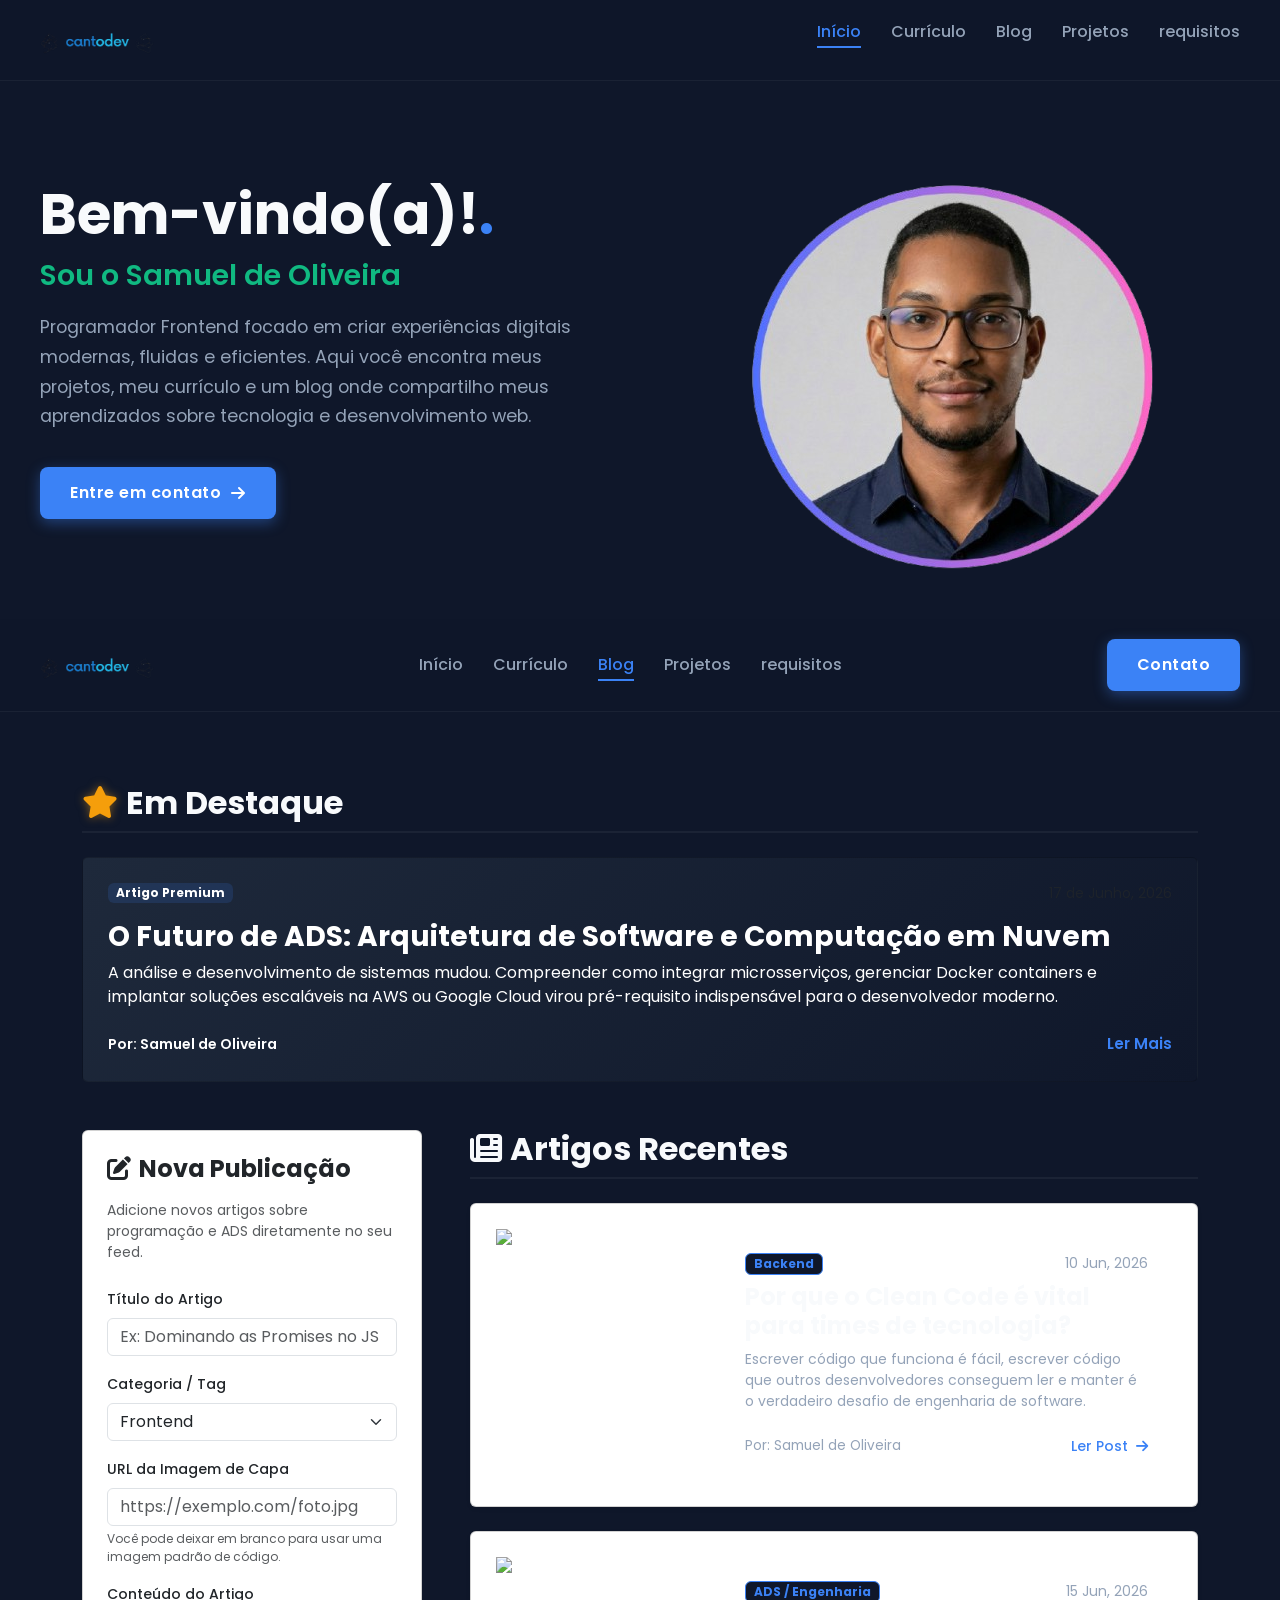
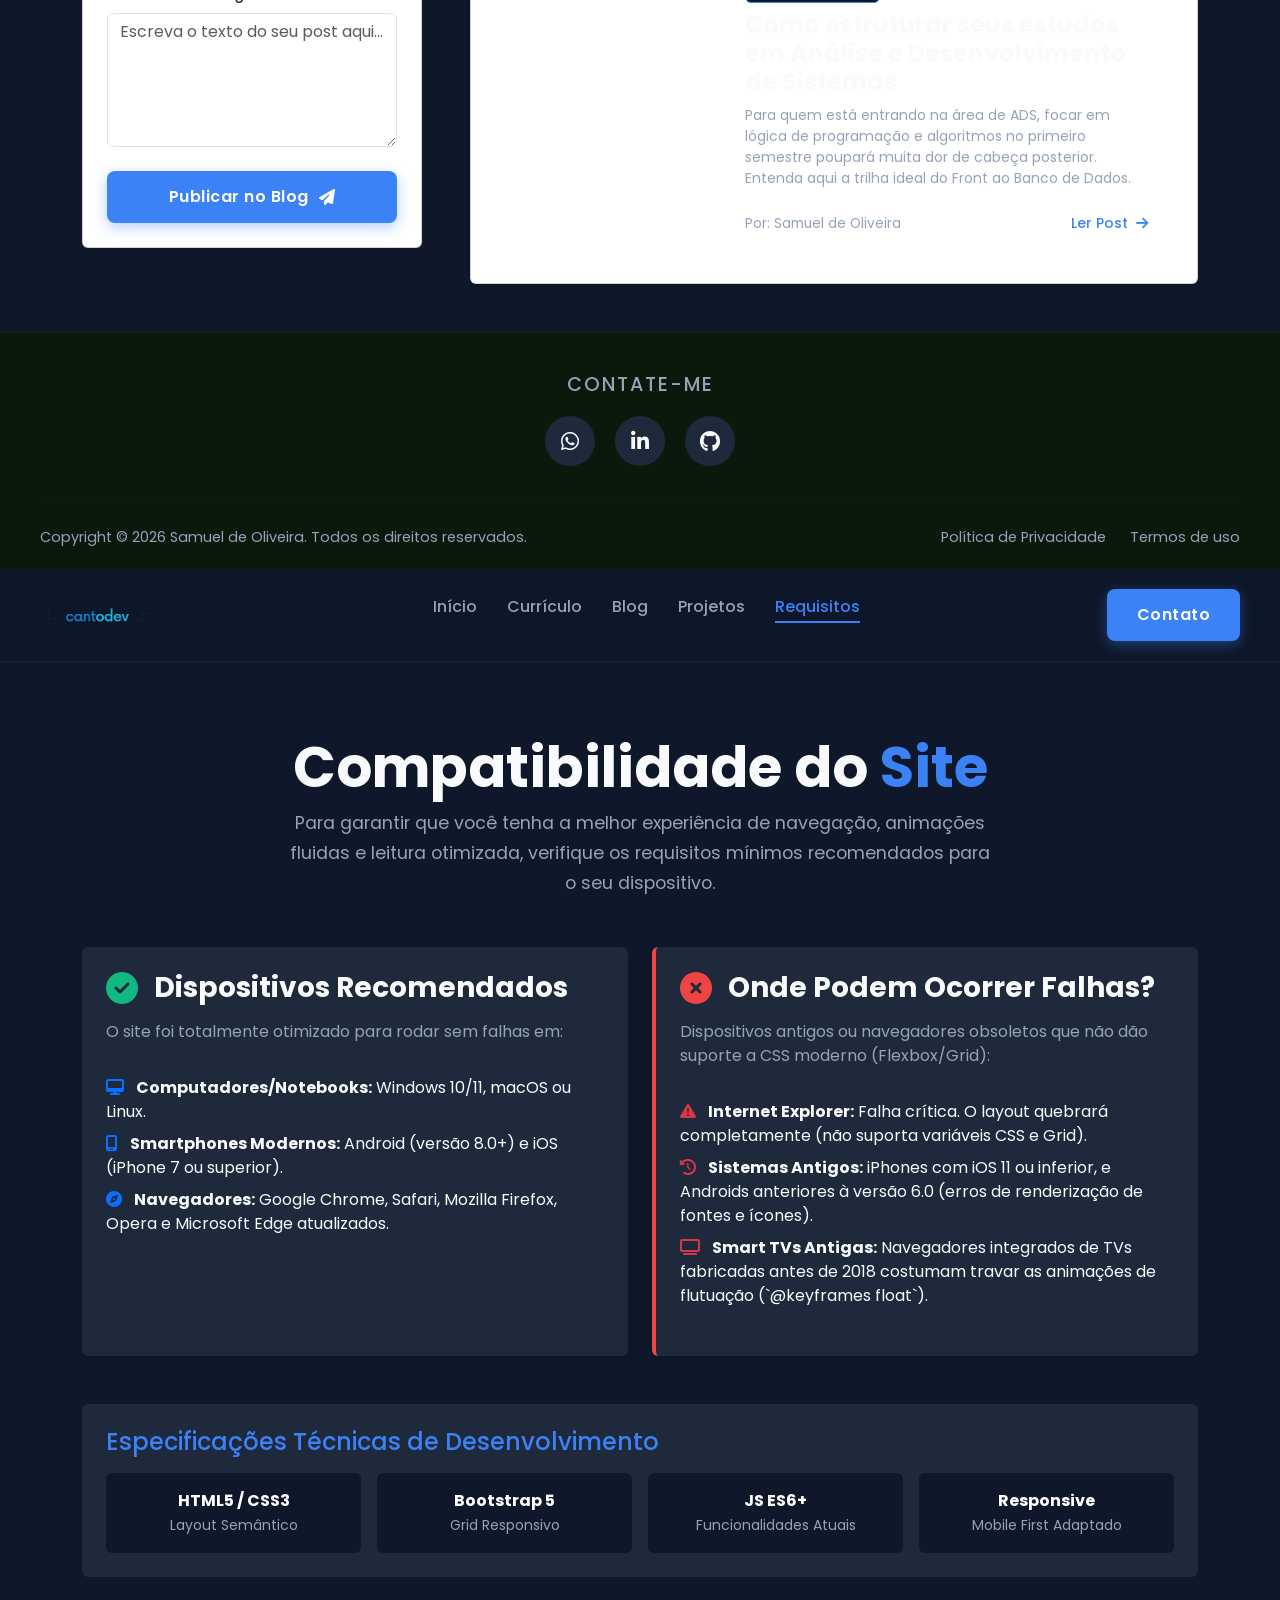
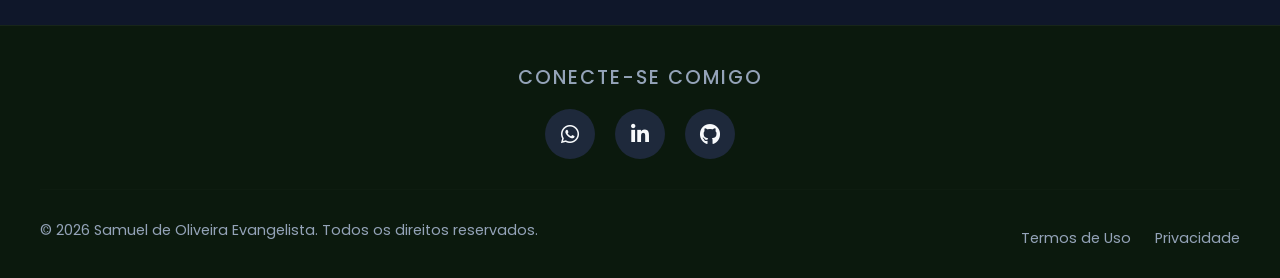
==== index.html @ e37a1378 "atualizar" ====
<!DOCTYPE html>
<html lang="pt-br">
<head>
    <meta charset="UTF-8">
    <meta name="viewport" content="width=device-width, initial-scale=1.0">
    <title>Portfolio / Samuel de Oliveira</title>
    <!-- CSS Local -->
    <link rel="stylesheet" href="assets/css/estilo.css">
    <!-- Font Awesome (Ícones) -->
    <link rel="stylesheet" href="https://cdnjs.cloudflare.com/ajax/libs/font-awesome/6.5.1/css/all.min.css">
    <!-- Google Fonts para uma tipografia mais profissional -->
    <link href="https://fonts.googleapis.com/css2?family=Poppins:wght@300;400;600;700&display=swap" rel="stylesheet">
</head>
<body>

    <header class="header">
        <div class="interface-header">
            <div class="logo-container">
                <a href="#">
                    <img src="assets/imagens/icones/logo.png" alt="canto-dev-logo" class="logo-img">
                </a>
            </div>
            <nav class="main-menu">
                <ul>
                    <li><a href="index.html" class="active">Início</a></li>
                    <li><a href="curriculo.html">Currículo</a></li>
                    <li><a href="blog.html">Blog</a></li>
                    <li><a href="projetos.html">Projetos</a></li>
                    <li><a href="sobre.html">requisitos</a></li>
                </ul>
            </nav>
        </div>
    </header>

    <main class="main-content">
        <section class="topo-do-site"> 
            <div class="txt-topo-site">
                <h1>Bem-vindo(a)!<span class="ponto">.</span></h1>
                <h2 class="subtitulo">Sou o Samuel de Oliveira</h2>
                <p class="descricao">
                    Programador Frontend focado em criar experiências digitais modernas, fluidas e eficientes. 
                    Aqui você encontra meus projetos, meu currículo e um blog onde compartilho meus aprendizados sobre tecnologia e desenvolvimento web.
                </p>
                <div class="btn-contato">
                    <a href="contato.html" class="btn-primary">Entre em contato <i class="fa-solid fa-arrow-right"></i></a>
                </div>
            </div>

            <div class="img-topo-site">
                <!-- A imagem vai se adaptar ao círculo interativo do CSS -->
                <div class="avatar-bg">
                    <img src="assets/imagens/icones/Papel_timbrado_contabilidade_azul_escuro_simples-removebg-preview.png" alt="Ilustração Samuel de Oliveira">
                </div>
            </div>  
        </section>
    </main>


<!DOCTYPE html>
<html lang="pt-BR">
<head>
    <meta charset="UTF-8">
    <meta name="viewport" content="width=device-width, initial-scale=1.0">
    <title>Blog ADS - Samuel de Oliveira</title>
    <!-- Bootstrap para Grid e Estrutura -->
    <link href="https://cdn.jsdelivr.net/npm/bootstrap@5.3.2/dist/css/bootstrap.min.css" rel="stylesheet">
    <!-- FontAwesome para Ícones -->
    <link rel="stylesheet" href="https://cdnjs.cloudflare.com/ajax/libs/font-awesome/6.4.2/css/all.min.css">
    <!-- Google Fonts -->
    <link href="https://fonts.googleapis.com/css2?family=Poppins:wght@400;500;600;700&display=swap" rel="stylesheet">
    <!-- O seu CSS Otimizado -->
    <link rel="stylesheet" href="assets/css/estiloB.css">
</head>
<body>

    <!-- HEADER INTEGRADO -->
    <header class="header">
        <div class="interface-header">
            <div class="logo">
                <a href="index.html">
                    <img src="assets/imagens/icones/logo.png" alt="canto-dev" class="logo-img">
                </a>
            </div>
            <!-- CORRIGIDO: Classe trocada para menu-desktop para ativar os efeitos ciano -->
            <nav class="menu-desktop">
                <ul>
                    <li><a href="index.html">Início</a></li>
                    <li><a href="curriculo.html">Currículo</a></li>
                    <li><a href="blog.html" class="active">Blog</a></li>
                    <li><a href="projetos.html">Projetos</a></li>                
                    <li><a href="requisitos.html">requisitos</a></li>

                </ul>
            </nav>
            <div class="btn-contato">
                <a href="contato.html"><button>Contato</button></a>
            </div>
        </div>
    </header>

    <!-- CONTEÚDO PRINCIPAL -->
    <main class="container my-5 pt-4">
        
        <!-- SEÇÃO DE DESTAQUE -->
        <section class="mb-5">
            <!-- CORRIGIDO: Removido style inline antigo, herda as cores do tema nativamente -->
            <h2 class="fw-bold pb-2 mb-4 section-title-line">
                <i class="fa-solid fa-star me-2 animate-glow"></i>Em Destaque
            </h2>
            <div class="row g-4">
                <div class="col-md-12">
                    <!-- CORRIGIDO: Classes do card unificadas -->
                    <div class="card blog-card featured-card text-white">
                        <div class="d-flex justify-content-between align-items-center mb-2">
                            <span class="badge">Artigo Premium</span>
                            <small class="text-muted">17 de Junho, 2026</small>
                        </div>
                        <h3 class="fw-bold my-2">O Futuro de ADS: Arquitetura de Software e Computação em Nuvem</h3>
                        <p class="mb-3">
                            A análise e desenvolvimento de sistemas mudou. Compreender como integrar microsserviços, gerenciar Docker containers e implantar soluções escaláveis na AWS ou Google Cloud virou pré-requisito indispensável para o desenvolvedor moderno.
                        </p>
                        <div class="d-flex align-items-center justify-content-between mt-2">
                            <span class="small fw-semibold">Por: Samuel de Oliveira</span>
                            <a href="#" class="read-more">Ler Mais</a>
                        </div>
                    </div>
                </div>
            </div>
        </section>

        <!-- GRID PRINCIPAL (FORMULÁRIO + FEED) -->
        <div class="row g-5">
            
            <!-- LATERAL: FORMULÁRIO DE NOVA PUBLICAÇÃO -->
            <div class="col-lg-4">
                <!-- CORRIGIDO: Removido background fixo inline, herda var(--bg-card) do CSS -->
                <div class="card blog-card p-4 sticky-top" style="top: 110px; z-index: 10;">
                    <h4 class="fw-bold mb-3">
                        <i class="fa-solid fa-pen-to-square me-2"></i>Nova Publicação
                    </h4>
                    <p class="small text-muted mb-4">Adicione novos artigos sobre programação e ADS diretamente no seu feed.</p>
                    
                    <form id="form-novo-post">
                        <div class="mb-3">
                            <label class="form-label small fw-medium">Título do Artigo</label>
                            <input type="text" id="post-titulo" class="form-control" placeholder="Ex: Dominando as Promises no JS" required>
                        </div>
                        <div class="mb-3">
                            <label class="form-label small fw-medium">Categoria / Tag</label>
                            <select id="post-categoria" class="form-select" required>
                                <option value="Frontend">Frontend</option>
                                <option value="Backend">Backend</option>
                                <option value="ADS / Engenharia">ADS / Engenharia</option>
                                <option value="Banco de Dados">Banco de Dados</option>
                            </select>
                        </div>
                        <div class="mb-3">
                            <label class="form-label small fw-medium">URL da Imagem de Capa</label>
                            <input type="url" id="post-imagem" class="form-control" placeholder="https://exemplo.com/foto.jpg">
                            <div class="form-text text-muted" style="font-size: 0.75rem;">Você pode deixar em branco para usar uma imagem padrão de código.</div>
                        </div>
                        <div class="mb-4">
                            <label class="form-label small fw-medium">Conteúdo do Artigo</label>
                            <textarea id="post-conteudo" rows="5" class="form-control" placeholder="Escreva o texto do seu post aqui..." required></textarea>
                        </div>
                        <!-- CORRIGIDO: Botão agora utiliza a classe global btn-primary definida no CSS -->
                        <button type="submit" class="btn-primary w-100">
                            Publicar no Blog <i class="fa-solid fa-paper-plane"></i>
                        </button>
                    </form>
                </div>
            </div>

            <!-- ÁREA DOS ARTIGOS RECENTES -->
            <div class="col-lg-8">
                <h2 class="fw-bold pb-2 mb-4 section-title-line">
                    <i class="fa-solid fa-newspaper me-2"></i>Artigos Recentes
                </h2>
                
                <!-- O app.js vai injetar os cards aqui dentro. Certifique-se de que o JS use a classe .blog-card para a estilização correta -->
                <div id="feed-artigos" class="row row-cols-1 g-4">
                    <!-- Cards dinâmicos inseridos via JavaScript -->
                </div>
            </div>

        </div>
    </main>
    <footer class="pagina-footer">
        <div class="social-section">
            <h3>Contate-me</h3>
            <div class="social-buttons">
                <a href="https://wa.me/SEUNUMERO" class="btn-social whatsapp" title="WhatsApp" target="_blank" rel="noopener noreferrer">
                    <i class="fa-brands fa-whatsapp"></i>
                </a>
                <a href="https://linkedin.com/in/SEUPERFIL" class="btn-social linkedin" title="LinkedIn" target="_blank" rel="noopener noreferrer">
                    <i class="fa-brands fa-linkedin-in"></i>
                </a>
                <a href="https://github.com/SEUUSUARIO" class="btn-social github" title="GitHub" target="_blank" rel="noopener noreferrer">
                    <i class="fa-brands fa-github"></i>
                </a>
            </div>
        </div>

        <hr class="footer-line">

        <div class="legal-section">
            <div class="copyright">
                Copyright &copy; 2026 Samuel de Oliveira. Todos os direitos reservados.
            </div>
            <div class="legal-links">
                <a href="#">Política de Privacidade</a>
                <a href="#">Termos de uso</a>
            </div>
        </div>
    </footer>
    <script src="assets/js/app.js"></script> 
 <!DOCTYPE html>
<html lang="pt-BR">
<head>
    <meta charset="UTF-8">
    <meta name="viewport" content="width=device-width, initial-scale=1.0">
    <title>Requisitos do Sistema - Canto Dev</title>
    <link href="https://cdn.jsdelivr.net/npm/bootstrap@5.3.2/dist/css/bootstrap.min.css" rel="stylesheet">
    <link rel="stylesheet" href="https://cdnjs.cloudflare.com/ajax/libs/font-awesome/6.4.2/css/all.min.css">
    <link href="https://fonts.googleapis.com/css2?family=Poppins:wght@400;500;600;700&display=swap" rel="stylesheet">
    <link rel="stylesheet" href="assets/css/estiloC.css">
</head>
<body>

    <header class="header">
        <div class="interface-header">
            <div class="logo">
                <a href="index.html">
                    <img src="assets/imagens/icones/logo.png" alt="canto-dev" class="logo-img">
                </a>
            </div>
            <nav class="main-menu">
                <ul>
                    <li><a href="index.html">Início</a></li>
                    <li><a href="curriculo.html">Currículo</a></li>
                    <li><a href="blog.html">Blog</a></li>
                    <li><a href="projetos.html">Projetos</a></li>                
                    <li><a href="sobre.html" class="active">Requisitos</a></li>
                </ul>
            </nav>
            <div class="btn-contato">
                <a href="contato.html" style="text-decoration: none;"><button class="poppins-bold">Contato</button></a>
            </div>
        </div>
    </header>

    <main class="container my-5 pt-4 flex-grow-1">
        
        <div class="text-center mb-5">
            <h1 class="poppins-bold display-4" style="color: var(--text-main);">Compatibilidade do <span style="color: var(--primary-color);">Site</span></h1>
            <p class="descricao mx-auto" style="max-width: 700px;">
                Para garantir que você tenha a melhor experiência de navegação, animações fluidas e leitura otimizada, verifique os requisitos mínimos recomendados para o seu dispositivo.
            </p>
        </div>

        <div class="row g-4">
            
            <div class="col-md-6">
                <div class="card border-0 h-100 p-4 shadow-sm" style="background-color: var(--bg-cards);">
                    <div class="d-flex align-items-center mb-3">
                        <i class="fa-solid fa-circle-check fa-2x me-3" style="color: var(--accent-color);"></i>
                        <h3 class="poppins-bold m-0" style="color: var(--text-main);">Dispositivos Recomendados</h3>
                    </div>
                    <p style="color: var(--text-muted);">O site foi totalmente otimizado para rodar sem falhas em:</p>
                    <ul class="list-unstyled mt-3" style="color: var(--text-main);">
                        <li class="mb-2"><i class="fa-solid fa-desktop me-2 text-primary"></i> <strong>Computadores/Notebooks:</strong> Windows 10/11, macOS ou Linux.</li>
                        <li class="mb-2"><i class="fa-solid fa-mobile-screen me-2 text-primary"></i> <strong>Smartphones Modernos:</strong> Android (versão 8.0+) e iOS (iPhone 7 ou superior).</li>
                        <li class="mb-2"><i class="fa-solid fa-compass me-2 text-primary"></i> <strong>Navegadores:</strong> Google Chrome, Safari, Mozilla Firefox, Opera e Microsoft Edge atualizados.</li>
                    </ul>
                </div>
            </div>

            <div class="col-md-6">
                <div class="card border-0 h-100 p-4 shadow-sm" style="background-color: var(--bg-cards); border-left: 4px solid #ef4444 !important;">
                    <div class="d-flex align-items-center mb-3">
                        <i class="fa-solid fa-circle-xmark fa-2x me-3" style="color: #ef4444;"></i>
                        <h3 class="poppins-bold m-0" style="color: var(--text-main);">Onde Podem Ocorrer Falhas?</h3>
                    </div>
                    <p style="color: var(--text-muted);">Dispositivos antigos ou navegadores obsoletos que não dão suporte a CSS moderno (Flexbox/Grid):</p>
                    <ul class="list-unstyled mt-3" style="color: var(--text-main);">
                        <li class="mb-2"><i class="fa-solid fa-triangle-exclamation me-2 text-danger"></i> <strong>Internet Explorer:</strong> Falha crítica. O layout quebrará completamente (não suporta variáveis CSS e Grid).</li>
                        <li class="mb-2"><i class="fa-solid fa-clock-rotate-left me-2 text-danger"></i> <strong>Sistemas Antigos:</strong> iPhones com iOS 11 ou inferior, e Androids anteriores à versão 6.0 (erros de renderização de fontes e ícones).</li>
                        <li class="mb-2"><i class="fa-solid fa-tv me-2 text-danger"></i> <strong>Smart TVs Antigas:</strong> Navegadores integrados de TVs fabricadas antes de 2018 costumam travar as animações de flutuação (`@keyframes float`).</li>
                    </ul>
                </div>
            </div>

        </div>

        <div class="row mt-5">
            <div class="col-12">
                <div class="card border-0 p-4" style="background-color: var(--bg-cards);">
                    <h4 class="poppins-medium mb-3" style="color: var(--primary-color);">Especificações Técnicas de Desenvolvimento</h4>
                    <div class="row text-center g-3">
                        <div class="col-6 col-sm-3">
                            <div class="p-3 rounded" style="background-color: var(--bg-color);">
                                <span class="d-block text-white fw-bold">HTML5 / CSS3</span>
                                <small style="color: var(--text-muted);">Layout Semântico</small>
                            </div>
                        </div>
                        <div class="col-6 col-sm-3">
                            <div class="p-3 rounded" style="background-color: var(--bg-color);">
                                <span class="d-block text-white fw-bold">Bootstrap 5</span>
                                <small style="color: var(--text-muted);">Grid Responsivo</small>
                            </div>
                        </div>
                        <div class="col-6 col-sm-3">
                            <div class="p-3 rounded" style="background-color: var(--bg-color);">
                                <span class="d-block text-white fw-bold">JS ES6+</span>
                                <small style="color: var(--text-muted);">Funcionalidades Atuais</small>
                            </div>
                        </div>
                        <div class="col-6 col-sm-3">
                            <div class="p-3 rounded" style="background-color: var(--bg-color);">
                                <span class="d-block text-white fw-bold">Responsive</span>
                                <small style="color: var(--text-muted);">Mobile First Adaptado</small>
                            </div>
                        </div>
                    </div>
                </div>
            </div>
        </div>

    </main>

    <footer class="pagina-footer">
        <div class="social-section">
            <h3>Conecte-se Comigo</h3>
            <div class="social-buttons">
                <a href="#" class="btn-social whatsapp"><i class="fa-brands fa-whatsapp"></i></a>
                <a href="#" class="btn-social linkedin"><i class="fa-brands fa-linkedin-in"></i></a>
                <a href="#" class="btn-social github"><i class="fa-brands fa-github"></i></a>
            </div>
        </div>
        <hr class="footer-line">
        <div class="legal-section">
            <p>&copy; 2026 Samuel de Oliveira Evangelista. Todos os direitos reservados.</p>
            <div class="legal-links">
                <a href="sobre.html">Termos de Uso</a>
                <a href="sobre.html">Privacidade</a>
            </div>
        </div>
    </footer>

    <script src="https://cdn.jsdelivr.net/npm/bootstrap@5.3.2/dist/js/bootstrap.bundle.min.js"></script>
</body>
</html>
</body>
</html>
---- assets/css/estilo.css ----
/* ==========================================================================
   Variáveis Globais e Paleta de Cores
   ========================================================================== */
:root {
    --bg-color: #0f172a;       /* Azul escuro moderno */
    --bg-cards: #1e293b;       /* Grafite para destaques */
    --primary-color: #3b82f6;  /* Azul Frontend */
    --accent-color: #10b981;   /* Verde esmeralda para detalhes */
    --danger-color: #ef4444;   /* Vermelho para avisos/erros */
    --text-main: #f8fafc;      /* Branco fosco para leitura */
    --text-muted: #94a3b8;     /* Cinza para textos secundários */
    --transition: all 0.3s ease;
}

/* ==========================================================================
   Reset e Configurações Gerais
   ========================================================================== */
* {
    margin: 0;
    padding: 0;
    box-sizing: border-box;
    font-family: 'Poppins', sans-serif;
}

body {
    background-color: var(--bg-color);
    color: var(--text-main);
    overflow-x: hidden;
    display: flex;
    flex-direction: column;
    min-height: 100vh;
}

.poppins-regular { font-weight: 400; font-style: normal; }
.poppins-medium { font-weight: 500; font-style: normal; }
.poppins-bold { font-weight: 700; font-style: normal; }

.interface {
    max-width: 1200px; 
    margin: 0 auto;
    width: 100%;
}

/* ==========================================================================
   Header / Navegação Interativa
   ========================================================================== */
.header {
    background-color: rgba(15, 23, 42, 0.9);
    backdrop-filter: blur(10px);
    -webkit-backdrop-filter: blur(10px);
    position: sticky;
    top: 0;
    z-index: 1000;
    border-bottom: 1px solid rgba(255, 255, 255, 0.05);
    padding: 20px;
}

.interface-header {
    display: flex;
    justify-content: space-between;
    align-items: center;
    max-width: 1200px;
    margin: 0 auto;
}

.logo-img {
    height: 40px;
    width: auto;
    transition: var(--transition);
}

.logo-img:hover {
    transform: scale(1.05);
}

.main-menu ul {
    display: flex;
    list-style: none;
    gap: 30px;
}

.main-menu ul li a {
    color: var(--text-muted);
    text-decoration: none;
    font-weight: 500;
    font-size: 1rem;
    transition: var(--transition);
    padding: 5px 0;
    position: relative;
}

.main-menu ul li a:hover,
.main-menu ul li a.active {
    color: var(--primary-color);
}

.main-menu ul li a::after {
    content: '';
    position: absolute;
    width: 0;
    height: 2px;
    bottom: 0;
    left: 0;
    background-color: var(--primary-color);
    transition: var(--transition);
}

.main-menu ul li a:hover::after,
.main-menu ul li a.active::after {
    width: 100%;
}

/* Botão de Contato Interno */
.btn-primary-link {
    text-decoration: none;
}

.btn-contato button {
    display: inline-flex;
    align-items: center;
    justify-content: center;
    background-color: var(--primary-color);
    color: #fff;
    padding: 12px 28px;
    border: 0;
    border-radius: 8px;
    font-weight: 600;
    font-size: 1rem;
    letter-spacing: 0.5px;
    transition: var(--transition);
    box-shadow: 0 4px 14px rgba(59, 130, 246, 0.4);
    cursor: pointer;
}

.btn-contato button:hover {
    background-color: #2563eb;
    transform: translateY(-3px);
    box-shadow: 0 6px 20px rgba(0, 0, 0, 0.4);
}

/* ==========================================================================
   Conteúdo Principal e Elementos de Requisitos (Puro CSS)
   ========================================================================== */
.main-content {
    flex: 1;
    padding: 60px 20px;
}

.container-requisitos {
    display: flex;
    flex-direction: column;
    gap: 45px;
}

.txt-topo-site.centralizado {
    text-align: center;
}

.txt-topo-site h1 {
    font-size: 3.5rem;
    font-weight: 700;
    line-height: 1.2;
    margin-bottom: 10px;
    color: var(--text-main);
}

.txt-topo-site h1 .ponto {
    color: var(--primary-color);
}

.subtitulo {
    font-size: 1.6rem;
    color: var(--accent-color);
    margin-bottom: 20px;
    font-weight: 600;
}

.descricao {
    color: var(--text-muted);
    font-size: 1.1rem;
    line-height: 1.7;
    max-width: 750px;
    margin: 0 auto;
}

/* Grid Customizado de Requisitos */
.grid-cards-requisitos {
    display: grid;
    grid-template-columns: 1fr 1fr;
    gap: 30px;
}

.card-requisito {
    background-color: var(--bg-cards);
    padding: 35px;
    border-radius: 12px;
    box-shadow: 0 10px 25px rgba(0, 0, 0, 0.2);
    transition: var(--transition);
}

.card-requisito:hover {
    transform: translateY(-5px);
}

.card-sucesso {
    border-top: 4px solid var(--accent-color);
}

.card-falha {
    border-top: 4px solid var(--danger-color);
}

.card-header-status {
    display: flex;
    align-items: center;
    gap: 15px;
    margin-bottom: 20px;
}

.card-header-status h3 {
    font-size: 1.4rem;
    color: var(--text-main);
}

.icone-status {
    font-size: 1.8rem;
}

.icone-status.verde { color: var(--accent-color); }
.icone-status.vermelho { color: var(--danger-color); }

.card-intro {
    color: var(--text-muted);
    font-size: 0.95rem;
    margin-bottom: 20px;
    line-height: 1.5;
}

.lista-requisitos {
    list-style: none;
    display: flex;
    flex-direction: column;
    gap: 18px;
}

.lista-requisitos li {
    display: flex;
    align-items: flex-start;
    gap: 15px;
    color: var(--text-main);
    font-size: 0.95rem;
    line-height: 1.6;
}

.lista-requisitos li i {
    font-size: 1.1rem;
    margin-top: 3px;
}


.img-topo-site {
    display: flex;
    justify-content: center;
    align-items: center;
    width: 100px;
    height: 120px;
}

.text-primary { color: var(--primary-color) !important; }
.text-danger { color: var(--danger-color) !important; }

/* Bloco Técnico Inferior */
.card-tecnico {
    background-color: var(--bg-cards);
    padding: 30px;
    border-radius: 12px;
    text-align: center;
    border: 1px solid rgba(255, 255, 255, 0.05);
}

.card-tecnico h4 {
    color: var(--primary-color);
    margin-bottom: 25px;
    font-size: 1.2rem;
    letter-spacing: 0.5px;
}

.grid-tecnico-badges {
    display: grid;
    grid-template-columns: repeat(4, 1fr);
    gap: 20px;
}

.badge-tecnico {
    background-color: var(--bg-color);
    padding: 15px;
    border-radius: 8px;
    display: flex;
    flex-direction: column;
    gap: 5px;
}

.badge-tecnico span {
    color: var(--text-main);
    font-size: 0.95rem;
}

.badge-tecnico small {
    color: var(--text-muted);
    font-size: 0.75rem;
}

/* ==========================================================================
   Footer (Rodapé)
   ========================================================================== */
.pagina-footer {
    background-color: #0b1329; 
    padding: 40px 20px 20px 20px;
    margin-top: auto;
    border-top: 1px solid rgba(255, 255, 255, 0.05);
}

.social-section {
    text-align: center;
    margin-bottom: 25px;
}

.social-section h3 {
    font-size: 1rem;
    text-transform: uppercase;
    letter-spacing: 2px;
    color: var(--text-muted);
    margin-bottom: 20px;
}

.social-buttons {
    display: flex;
    justify-content: center;
    gap: 20px;
}

.btn-social {
    display: flex;
    align-items: center;
    justify-content: center;
    width: 50px;
    height: 50px;
    background-color: var(--bg-cards);
    color: var(--text-main);
    border-radius: 50%;
    font-size: 1.3rem;
    text-decoration: none;
    transition: var(--transition);
}

.btn-social.whatsapp:hover { background-color: #25d366; color: #fff; }
.btn-social.linkedin:hover { background-color: #0077b5; color: #fff; }
.btn-social.github:hover { background-color: #333; color: #fff; }

.btn-social:hover {
    transform: translateY(-5px);
    box-shadow: 0 5px 15px rgba(0, 0, 0, 0.3);
}

.footer-line {
    max-width: 1200px;
    margin: 25px auto;
    border: 0;
    border-top: 1px solid rgba(255, 255, 255, 0.05);
}

.legal-section {
    max-width: 1200px;
    margin: 0 auto;
    display: flex;
    justify-content: space-between;
    align-items: center;
    font-size: 0.9rem;
    color: var(--text-muted);
}

.legal-links a {
    color: var(--text-muted);
    text-decoration: none;
    margin-left: 20px;
    transition: var(--transition);
}

.legal-links a:hover {
    color: var(--primary-color);
}

/* ==========================================================================
   Media Queries (Responsividade Pura)
   ========================================================================== */

@media (max-width: 992px) {
    .txt-topo-site h1 {
        font-size: 2.8rem; 
    }
    .subtitulo { 
        font-size: 1.4rem;
    }
    .grid-tecnico-badges {
        grid-template-columns: repeat(2, 1fr);
    }
}

@media (max-width: 768px) {
    .interface-header {
        flex-direction: column;
        gap: 15px;
    }

    .main-menu ul {
        gap: 15px;
        flex-wrap: wrap;
        justify-content: center;
    }

    .grid-cards-requisitos {
        grid-template-columns: 1fr; /* Transiciona para coluna única em telas pequenas */
        gap: 20px;
    }

    .card-requisito {
        padding: 25px;
    }

    .legal-section {
        flex-direction: column;
        gap: 15px;
        text-align: center;
    }
    
    .legal-links a {
        margin: 0 10px;
    }
}
---- assets/css/estiloB.css ----
/* ==========================================================================
   Variáveis Globais e Paleta de Cores
   ========================================================================== */
:root {
    --bg-color: #0f172a;       /* Azul escuro moderno */
    --bg-cards: #1e293b;       /* Grafite para destaques */
    --primary-color: #3b82f6;  /* Azul Frontend */
    --accent-color: #10b981;   /* Verde esmeralda para detalhes */
    --text-main: #f8fafc;      /* Branco fosco para leitura */
    --text-muted: #94a3b8;     /* Cinza para textos secundários */
    --transition: all 0.3s ease;
}

/* ==========================================================================
   Reset e Configurações Gerais
   ========================================================================== */
* {
    margin: 0;
    padding: 0;
    box-sizing: border-box;
    font-family: 'Poppins', sans-serif;
}

body {
    background-color: var(--bg-color);
    color: var(--text-main);
    overflow-x: hidden;
    display: flex;
    flex-direction: column;
    min-height: 100vh;
}

/* ==========================================================================
   Header / Navegação Interativa
   ========================================================================== */
.header {
    background-color: rgba(15, 23, 42, 0.9);
    backdrop-filter: blur(10px);
    position: sticky;
    top: 0;
    z-index: 1000;
    border-bottom: 1px solid rgba(255, 255, 255, 0.05);
    padding: 20px;
}

.interface-header {
    max-width: 1200px;
    margin: 0 auto;
    display: flex;
    justify-content: space-between;
    align-items: center;
    width: 100%;
}

.logo-img {
    height: 40px;
    width: auto;
    transition: var(--transition);
}

.logo-img:hover {
    transform: scale(1.05);
}

.menu-desktop ul {
    display: flex;
    list-style: none;
    gap: 30px;
    margin-bottom: 0; /* Ajuste para o Bootstrap */
    padding-left: 0;
}

.menu-desktop ul li a {
    color: var(--text-muted);
    text-decoration: none;
    font-weight: 500;
    font-size: 1rem;
    transition: var(--transition);
    padding: 5px 0;
    position: relative;
}

.menu-desktop ul li a:hover,
.menu-desktop ul li a.active {
    color: var(--primary-color);
}

/* Linha interativa animada abaixo do menu */
.menu-desktop ul li a::after {
    content: '';
    position: absolute;
    width: 0;
    height: 2px;
    bottom: 0;
    left: 0;
    background-color: var(--primary-color);
    transition: var(--transition);
}

.menu-desktop ul li a:hover::after,
.menu-desktop ul li a.active::after {
    width: 100%;
}

/* Botão de contato do Header */
.btn-contato button {
    display: inline-flex;
    align-items: center;
    justify-content: center;
    background-color: var(--primary-color);
    color: #fff;
    border: 0;
    border-radius: 8px;
    font-weight: 600;
    font-size: 1rem;
    padding: 10px 24px;
    letter-spacing: 0.5px;
    transition: var(--transition);
    box-shadow: 0 4px 14px rgba(59, 130, 246, 0.4);
    cursor: pointer;
}

.btn-contato button:hover {
    background-color: #2563eb;
    transform: translateY(-3px);
    box-shadow: 0 6px 20px rgba(0, 0, 0, 0.6);
}

/* ==========================================================================
   Estilização do Blog (Cards, Form e Feed)
   ========================================================================== */

/* Linhas decorativas de título de seção */
.section-title-line {
    position: relative;
    border-bottom: 2px solid rgba(255, 255, 255, 0.05);
}

/* Elementos do Card do Blog */
.blog-card {
    background-color: var(--bg-cards);
    border: 1px solid rgba(255, 255, 255, 0.05);
    border-radius: 12px;
    padding: 25px;
    transition: var(--transition);
}

.blog-card:hover {
    transform: translateY(-5px);
    border-color: rgba(59, 130, 246, 0.3);
    box-shadow: 0 10px 20px rgba(0, 0, 0, 0.2);
}

/* Destaque do Artigo Premium */
.featured-card {
    background: linear-gradient(135deg, #1e293b 0%, #0f172a 100%);
    border-left: 4px solid var(--primary-color);
}

.badge {
    background-color: rgba(59, 130, 246, 0.15);
    color: var(--primary-color);
    padding: 6px 12px;
    font-size: 0.8rem;
    font-weight: 600;
    border-radius: 6px;
}

.read-more {
    color: var(--primary-color);
    text-decoration: none;
    font-weight: 600;
    font-size: 0.95rem;
    transition: var(--transition);
}

.read-more:hover {
    color: #2563eb;
    text-decoration: underline;
}

/* Customização de Elementos de Formulário */
.form-control, .form-select {
    background-color: #0f172a;
    border: 1px solid rgba(255, 255, 255, 0.1);
    color: var(--text-main);
    border-radius: 6px;
    padding: 10px 14px;
    transition: var(--transition);
}

.form-control:focus, .form-select:focus {
    background-color: #0f172a;
    color: var(--text-main);
    border-color: var(--primary-color);
    box-shadow: 0 0 0 3px rgba(59, 130, 246, 0.25);
}

.form-control::placeholder {
    color: var(--text-muted);
    opacity: 0.7;
}

/* Botão de Envio Global do Blog */
.btn-primary {
    display: inline-flex;
    align-items: center;
    justify-content: center;
    gap: 10px;
    background-color: var(--primary-color);
    color: #fff;
    text-decoration: none;
    padding: 14px 30px;
    border: 0;
    border-radius: 8px;
    font-weight: 600;
    font-size: 1rem;
    letter-spacing: 0.5px;
    transition: var(--transition);
    box-shadow: 0 4px 14px rgba(59, 130, 246, 0.4);
    cursor: pointer;
}

.btn-primary i {
    transition: var(--transition);
}

.btn-primary:hover {
    background-color: #2563eb;
    transform: translateY(-3px);
    box-shadow: 0 6px 20px rgba(0, 0, 0, 0.6);
}

.btn-primary:hover i {
    transform: translateX(5px);
}

/* Efeitos de Animação */
.animate-glow {
    color: #f59e0b; /* Cor dourada para a estrela */
    filter: drop-shadow(0 0 5px rgba(245, 158, 11, 0.5));
}

/* ==========================================================================
   Media Queries (Responsividade)
   ========================================================================== */
@media (max-width: 768px) {
    .interface-header {
        flex-direction: column;
        gap: 15px;
    }

    .menu-desktop ul {
        gap: 15px;
        flex-wrap: wrap;
        justify-content: center;
    }
}
---- assets/css/estiloC.css ----
/* ==========================================================================
   Variáveis Globais e Paleta de Cores (Mantidas idênticas)
   ========================================================================== */
:root {
    --bg-color: #0f172a;       /* Azul escuro moderno */
    --bg-cards: #1e293b;       /* Grafite para destaques */
    --primary-color: #3b82f6;  /* Azul Frontend */
    --accent-color: #10b981;   /* Verde esmeralda para detalhes */
    --text-main: #f8fafc;      /* Branco fosco para leitura */
    --text-muted: #94a3b8;     /* Cinza para textos secundários */
    --transition: all 0.3s ease;
}

/* ==========================================================================
   Reset e Configurações Gerais
   ========================================================================== */
* {
    margin: 0;
    padding: 0;
    box-sizing: border-box;
    font-family: 'Poppins', sans-serif;
}

body {
    background-color: var(--bg-color);
    color: var(--text-main);
    overflow-x: hidden;
    display: flex;
    flex-direction: column;
    min-height: 100vh;
}

/* Classes utilitárias de fontes (Integração Currículo) */
.poppins-regular { font-weight: 400; font-style: normal; }
.poppins-medium { font-weight: 500; font-style: normal; }
.poppins-bold { font-weight: 700; font-style: normal; }

.interface {
    max-width: 1200px; 
    margin: 0 auto;
    width: 100%;
}

.flex {
    display: flex;
}

/* Seção de cor customizada do currículo adaptada à paleta escura */
.cor-curriculo {
    background-color: #09a535;
}

/* ==========================================================================
   Header / Navegação Interativa
   ========================================================================== */
.header, header {
    background-color: rgba(15, 23, 42, 0.9);
    backdrop-filter: blur(10px);
    position: sticky;
    top: 0;
    z-index: 1000;
    border-bottom: 1px solid rgba(255, 255, 255, 0.05);
    padding: 20px;
}

.interface-header, header > .interface {
    max-width: 1200px;
    margin: 0 auto;
    display: flex;
    justify-content: space-between;
    align-items: center;
}

.logo-img {
    height: 40px;
    width: auto;
    transition: var(--transition);
}

.logo-img:hover {
    transform: scale(1.05);
}

/* Estilização unificada dos Menus */
.main-menu ul, header nav ul {
    display: flex;
    list-style: none;
    gap: 30px;
}

.main-menu ul li a, header nav ul li a, header a {
    color: var(--text-muted);
    text-decoration: none;
    font-weight: 500;
    font-size: 1rem;
    transition: var(--transition);
    padding: 5px 0;
    position: relative;
}

.main-menu ul li a:hover,
.main-menu ul li a.active,
header a:hover {
    color: var(--primary-color);
}

/* Linha interativa animada abaixo do menu */
.main-menu ul li a::after, header nav ul li a::after {
    content: '';
    position: absolute;
    width: 0;
    height: 2px;
    bottom: 0;
    left: 0;
    background-color: var(--primary-color);
    transition: var(--transition);
}

.main-menu ul li a:hover::after,
.main-menu ul li a.active::after,
header nav ul li a:hover::after {
    width: 100%;
}

/* Unificação dos botões de ação/contato */
.btn-primary, .btn-contato button {
    display: inline-flex;
    align-items: center;
    justify-content: center;
    gap: 10px;
    background-color: var(--primary-color);
    color: #fff;
    text-decoration: none;
    padding: 14px 30px;
    border: 0;
    border-radius: 8px;
    font-weight: 600;
    font-size: 1rem;
    letter-spacing: 0.5px;
    transition: var(--transition);
    box-shadow: 0 4px 14px rgba(59, 130, 246, 0.4);
    cursor: pointer;
}

.btn-primary i {
    transition: var(--transition);
}

.btn-primary:hover, .btn-contato button:hover {
    background-color: #2563eb;
    transform: translateY(-3px);
    box-shadow: 0 6px 20px rgba(0, 0, 0, 0.6);
}

.btn-primary:hover i {
    transform: translateX(5px);
}

/* ==========================================================================
   Conteúdo Principal (Hero Section / Topo do Site)
   ========================================================================== */
.main-content {
    flex: 1;
    display: flex;
    align-items: center;
    justify-content: center;
    padding: 60px 20px;
}

.topo-do-site {
    max-width: 1200px;
    width: 100%;
    display: grid;
    grid-template-columns: 1fr 1fr; /* Lado a Lado */
    gap: 50px;
    align-items: center;
    padding: 40px 0;
}

/* Blocos de Texto Integrados */
.txt-topo-site, .topo-do-site .txt-topo-site {
    max-width: 100%;
}

.txt-topo-site h1, .topo-do-site h1 {
    font-size: 3.5rem;
    font-weight: 700;
    line-height: 1.2;
    margin-bottom: 10px;
    color: var(--text-main);
}

.txt-topo-site h1 .ponto, .topo-do-site h1 span {
    color: var(--primary-color);
    font-size: inherit; /* Mantém a proporção correta com o h1 */
}

.subtitulo {
    font-size: 1.8rem;
    color: var(--accent-color);
    margin-bottom: 20px;
    font-weight: 600;
}

.descricao, .topo-do-site .txt-topo-site p {
    color: var(--text-muted);
    font-size: 1.1rem;
    line-height: 1.7;
    margin-bottom: 35px;
}

/* Bloco de Imagem e Efeito de Flutuação */
.img-topo-site {
    display: flex;
    justify-content: center;
    align-items: center;
    width: 100%;
}

/* Círculo decorativo moderno atrás da foto */


.avatar-bg img {
    width: 100%;
    height: 100%;
    object-fit: contain;
    border-radius: 50%;
}

/* Animação de Flutuar Corrigida */
@keyframes float {
    0% { transform: translateY(0); }
    100% { transform: translateY(-15px); }
}

/* ==========================================================================
   Footer (Rodapé)
   ========================================================================== */
.pagina-footer {
    background-color: #0b190d;
    padding: 40px 20px 20px 20px;
    margin-top: auto;
}

.social-section {
    max-width: 1200px;
    margin: 0 auto;
    text-align: center;
}

.social-section h3 {
    font-size: 1.2rem;
    text-transform: uppercase;
    letter-spacing: 2px;
    color: var(--text-muted);
    margin-bottom: 20px;
}

.social-buttons {
    display: flex;
    justify-content: center;
    gap: 20px;
}

.btn-social {
    display: flex;
    align-items: center;
    justify-content: center;
    width: 50px;
    height: 50px;
    background-color: var(--bg-cards);
    color: var(--text-main);
    border-radius: 50%;
    font-size: 1.3rem;
    text-decoration: none;
    transition: var(--transition);
}

.btn-social.whatsapp:hover { background-color: #25d366; color: #fff; }
.btn-social.linkedin:hover { background-color: #0077b5; color: #fff; }
.btn-social.github:hover { background-color: #333; color: #fff; }

.btn-social:hover {
    transform: translateY(-5px);
}

.footer-line {
    max-width: 1200px;
    margin: 30px auto;
    border: 0;
    border-top: 1px solid rgba(255, 255, 255, 0.05);
}

.legal-section {
    max-width: 1200px;
    margin: 0 auto;
    display: flex;
    justify-content: space-between;
    align-items: center;
    font-size: 0.9rem;
    color: var(--text-muted);
}

.legal-links a {
    color: var(--text-muted);
    text-decoration: none;
    margin-left: 20px;
    transition: var(--transition);
}

.legal-links a:hover {
    color: var(--primary-color);
}

/* ==========================================================================
   Media Queries (Responsividade Mantida e Ajustada)
   ========================================================================== */

/* Telas médias (Tablets) */
@media (max-width: 992px) {
    .txt-topo-site h1, .topo-do-site h1 {
        font-size: 2.8rem; 
    }
    .subtitulo { 
        font-size: 1.5rem;
    }
    .avatar-bg {
        width: 300px; 
        height: 300px; 
    }
}

/* Telas pequenas (Celulares) */
@media (max-width: 768px) {
    .interface-header, header > .interface {
        flex-direction: column;
        gap: 15px;
    }

    .main-menu ul, header nav ul {
        gap: 15px;
        flex-wrap: wrap;
        justify-content: center;
    }

    .topo-do-site {
        grid-template-columns: 1fr; /* Coluna única no mobile */
        text-align: center;
        gap: 40px;
    }

    .img-topo-site {
        grid-row: 1; /* Move a imagem para cima do texto no mobile */
    }

    .avatar-bg {
        width: 260px;
        height: 260px;
    }

    .legal-section {
        flex-direction: column;
        gap: 15px;
        text-align: center;
    }
    
    .legal-links a {
        margin: 0 10px;
    }
}
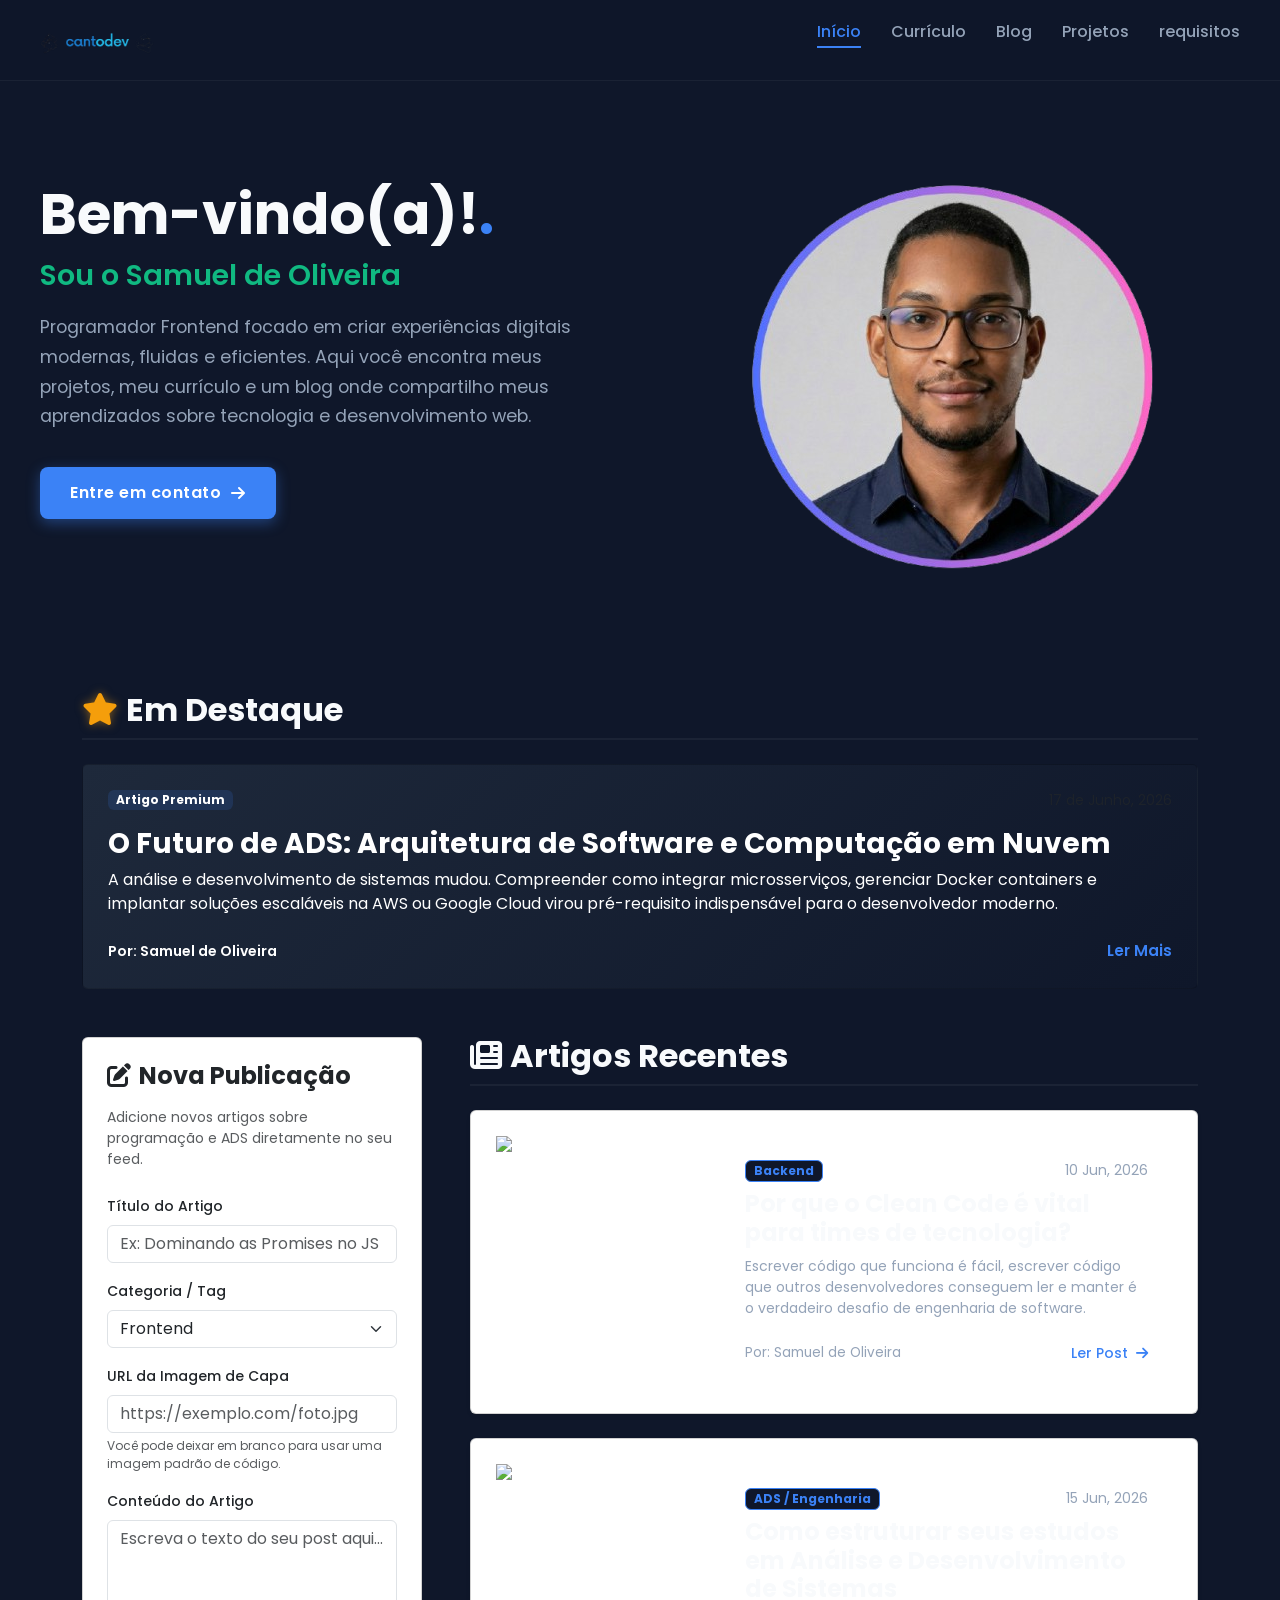
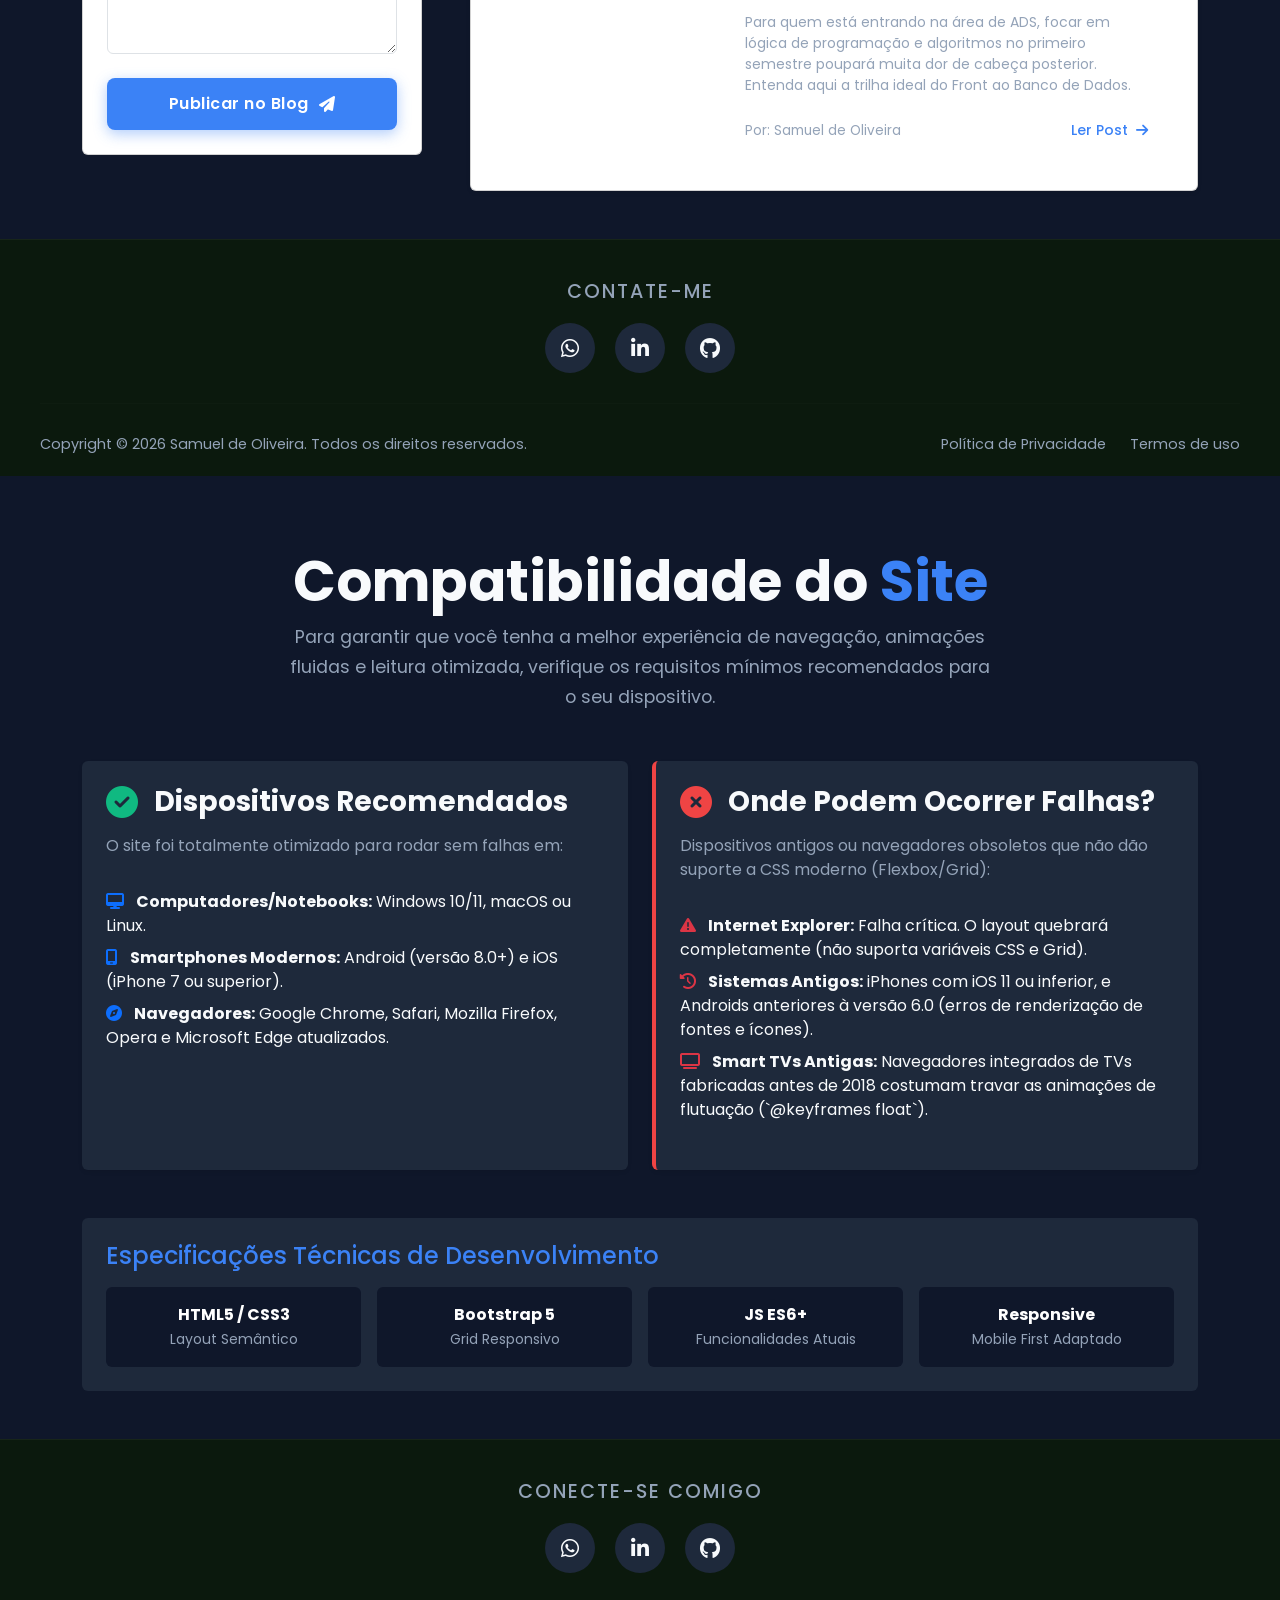
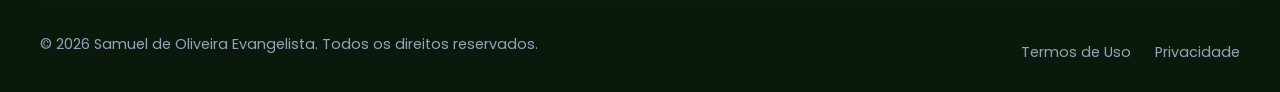
==== commit bae6184e: "atualizar" ====
--- a/index.html
+++ b/index.html
@@ -71,32 +71,9 @@
     <!-- O seu CSS Otimizado -->
     <link rel="stylesheet" href="assets/css/estiloB.css">
 </head>
-<body>
-
-    <!-- HEADER INTEGRADO -->
-    <header class="header">
-        <div class="interface-header">
-            <div class="logo">
-                <a href="index.html">
-                    <img src="assets/imagens/icones/logo.png" alt="canto-dev" class="logo-img">
-                </a>
-            </div>
-            <!-- CORRIGIDO: Classe trocada para menu-desktop para ativar os efeitos ciano -->
-            <nav class="menu-desktop">
-                <ul>
-                    <li><a href="index.html">Início</a></li>
-                    <li><a href="curriculo.html">Currículo</a></li>
-                    <li><a href="blog.html" class="active">Blog</a></li>
-                    <li><a href="projetos.html">Projetos</a></li>                
-                    <li><a href="requisitos.html">requisitos</a></li>
-
-                </ul>
-            </nav>
-            <div class="btn-contato">
-                <a href="contato.html"><button>Contato</button></a>
-            </div>
-        </div>
-    </header>
+ 
+
+   
 
     <!-- CONTEÚDO PRINCIPAL -->
     <main class="container my-5 pt-4">
@@ -227,28 +204,7 @@
 </head>
 <body>
 
-    <header class="header">
-        <div class="interface-header">
-            <div class="logo">
-                <a href="index.html">
-                    <img src="assets/imagens/icones/logo.png" alt="canto-dev" class="logo-img">
-                </a>
-            </div>
-            <nav class="main-menu">
-                <ul>
-                    <li><a href="index.html">Início</a></li>
-                    <li><a href="curriculo.html">Currículo</a></li>
-                    <li><a href="blog.html">Blog</a></li>
-                    <li><a href="projetos.html">Projetos</a></li>                
-                    <li><a href="sobre.html" class="active">Requisitos</a></li>
-                </ul>
-            </nav>
-            <div class="btn-contato">
-                <a href="contato.html" style="text-decoration: none;"><button class="poppins-bold">Contato</button></a>
-            </div>
-        </div>
-    </header>
-
+     
     <main class="container my-5 pt-4 flex-grow-1">
         
         <div class="text-center mb-5">
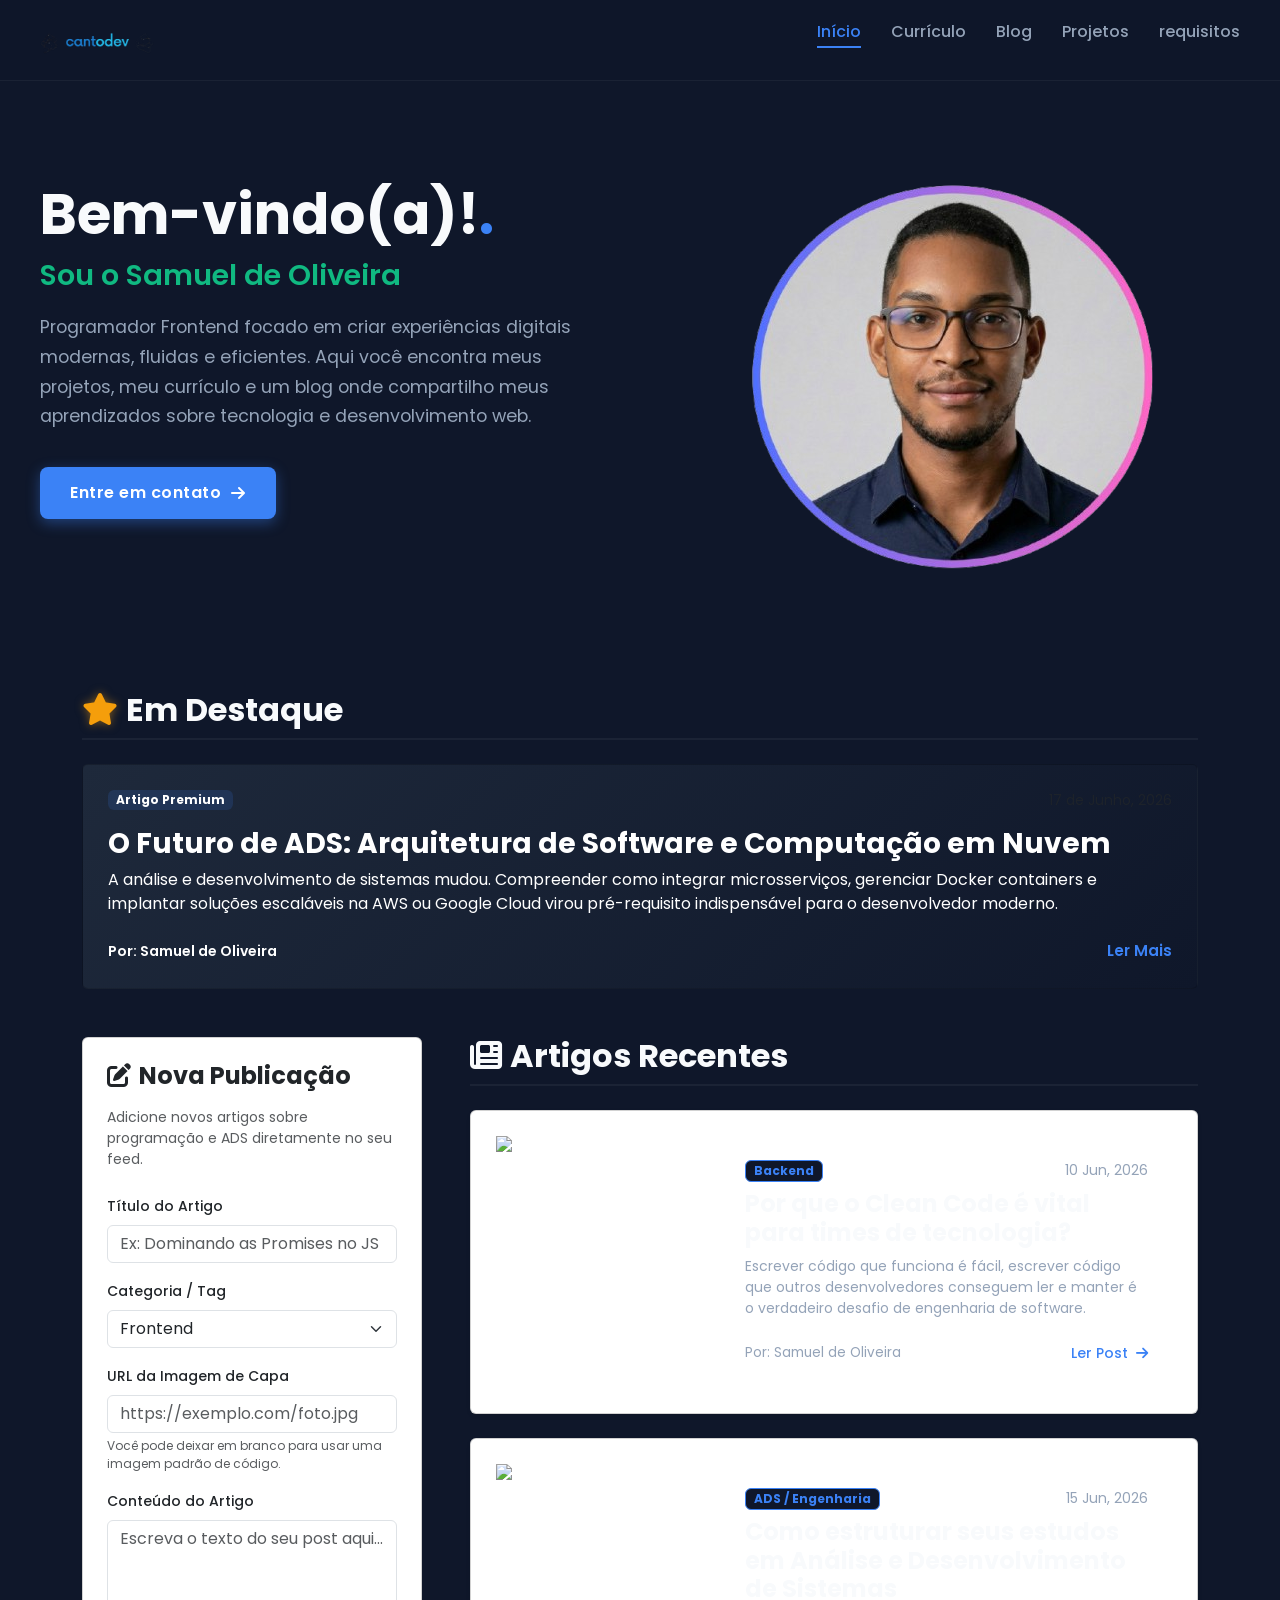
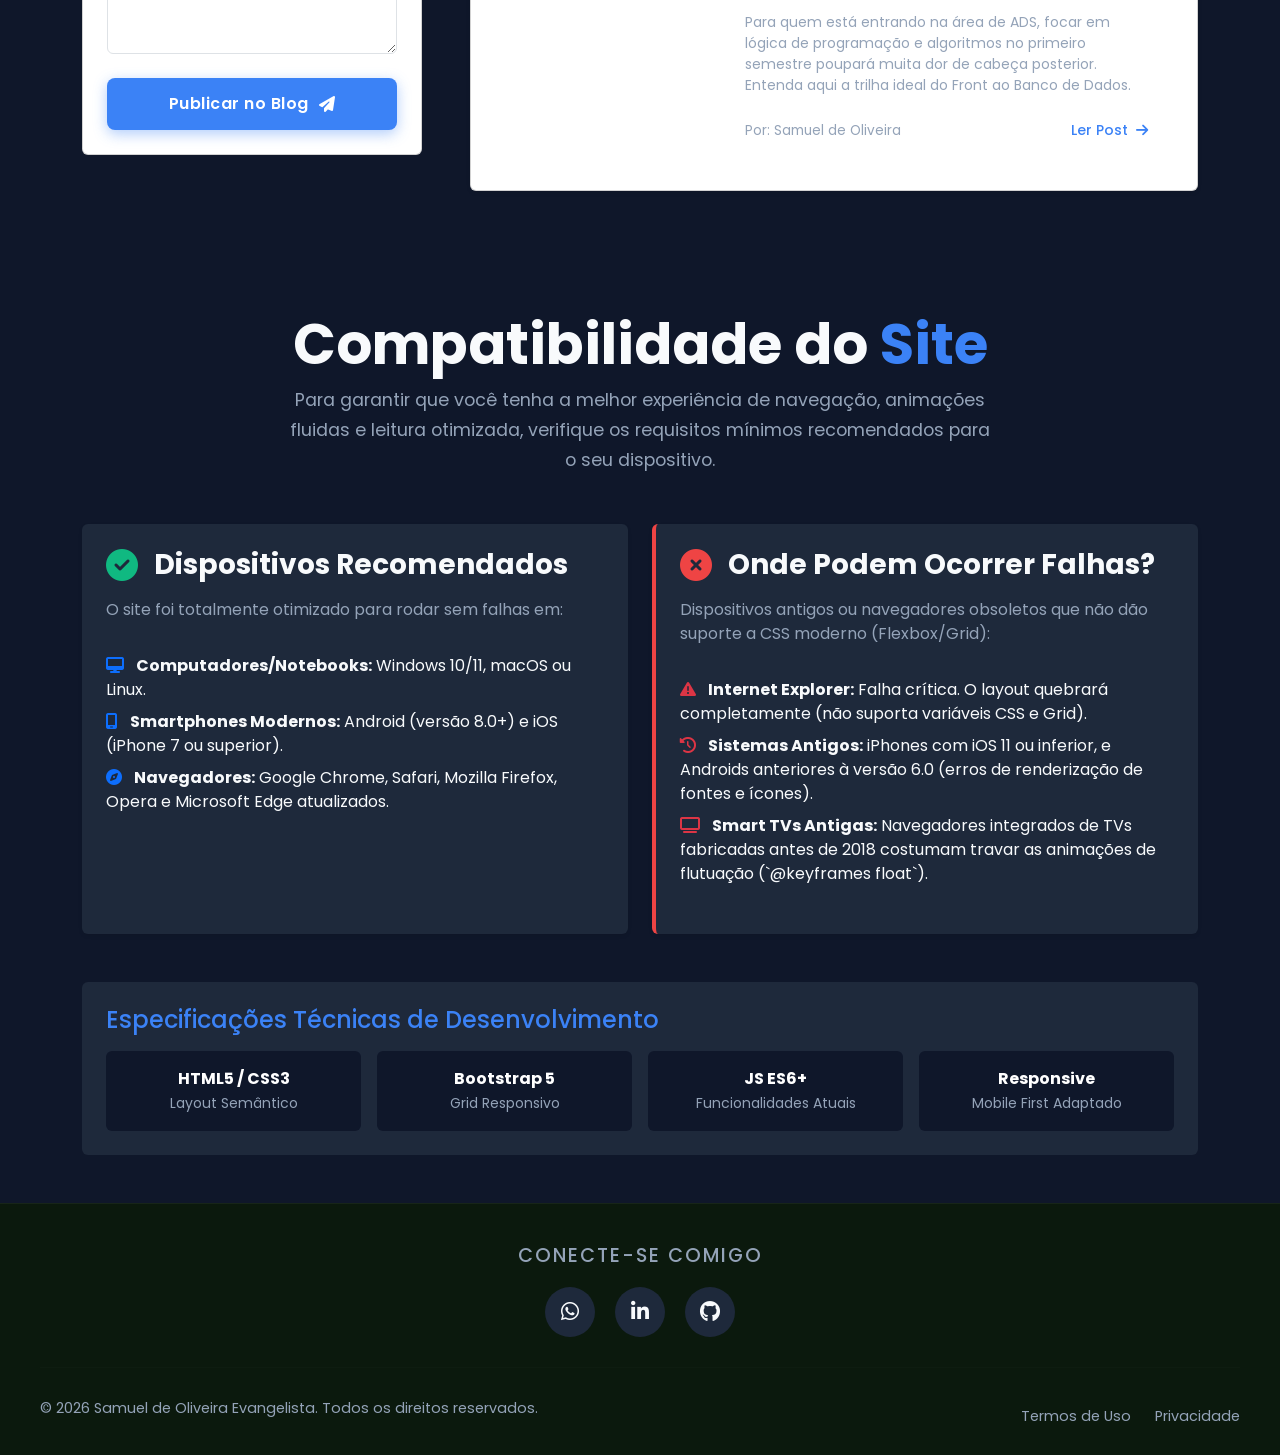
==== commit 96cc4ab4: "atualizar" ====
--- a/index.html
+++ b/index.html
@@ -162,34 +162,7 @@
 
         </div>
     </main>
-    <footer class="pagina-footer">
-        <div class="social-section">
-            <h3>Contate-me</h3>
-            <div class="social-buttons">
-                <a href="https://wa.me/SEUNUMERO" class="btn-social whatsapp" title="WhatsApp" target="_blank" rel="noopener noreferrer">
-                    <i class="fa-brands fa-whatsapp"></i>
-                </a>
-                <a href="https://linkedin.com/in/SEUPERFIL" class="btn-social linkedin" title="LinkedIn" target="_blank" rel="noopener noreferrer">
-                    <i class="fa-brands fa-linkedin-in"></i>
-                </a>
-                <a href="https://github.com/SEUUSUARIO" class="btn-social github" title="GitHub" target="_blank" rel="noopener noreferrer">
-                    <i class="fa-brands fa-github"></i>
-                </a>
-            </div>
-        </div>
-
-        <hr class="footer-line">
-
-        <div class="legal-section">
-            <div class="copyright">
-                Copyright &copy; 2026 Samuel de Oliveira. Todos os direitos reservados.
-            </div>
-            <div class="legal-links">
-                <a href="#">Política de Privacidade</a>
-                <a href="#">Termos de uso</a>
-            </div>
-        </div>
-    </footer>
+     
     <script src="assets/js/app.js"></script> 
  <!DOCTYPE html>
 <html lang="pt-BR">
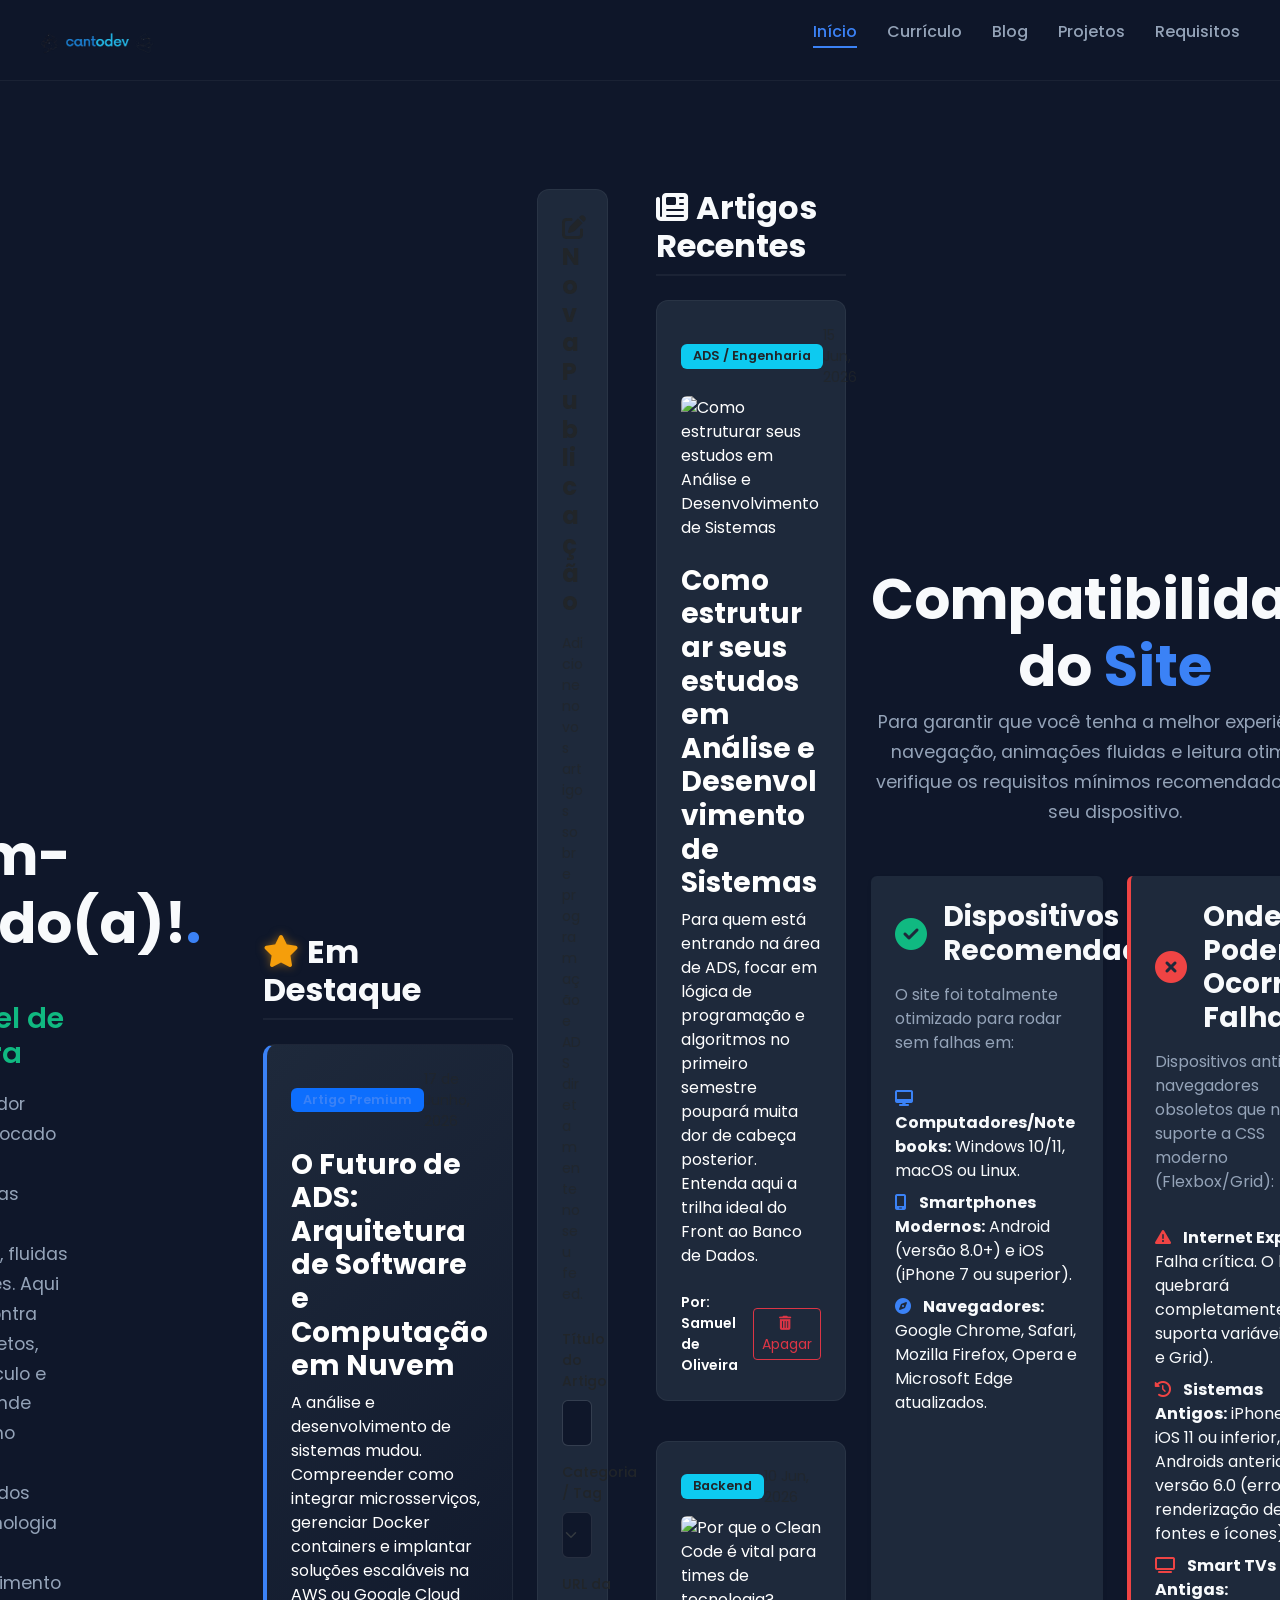
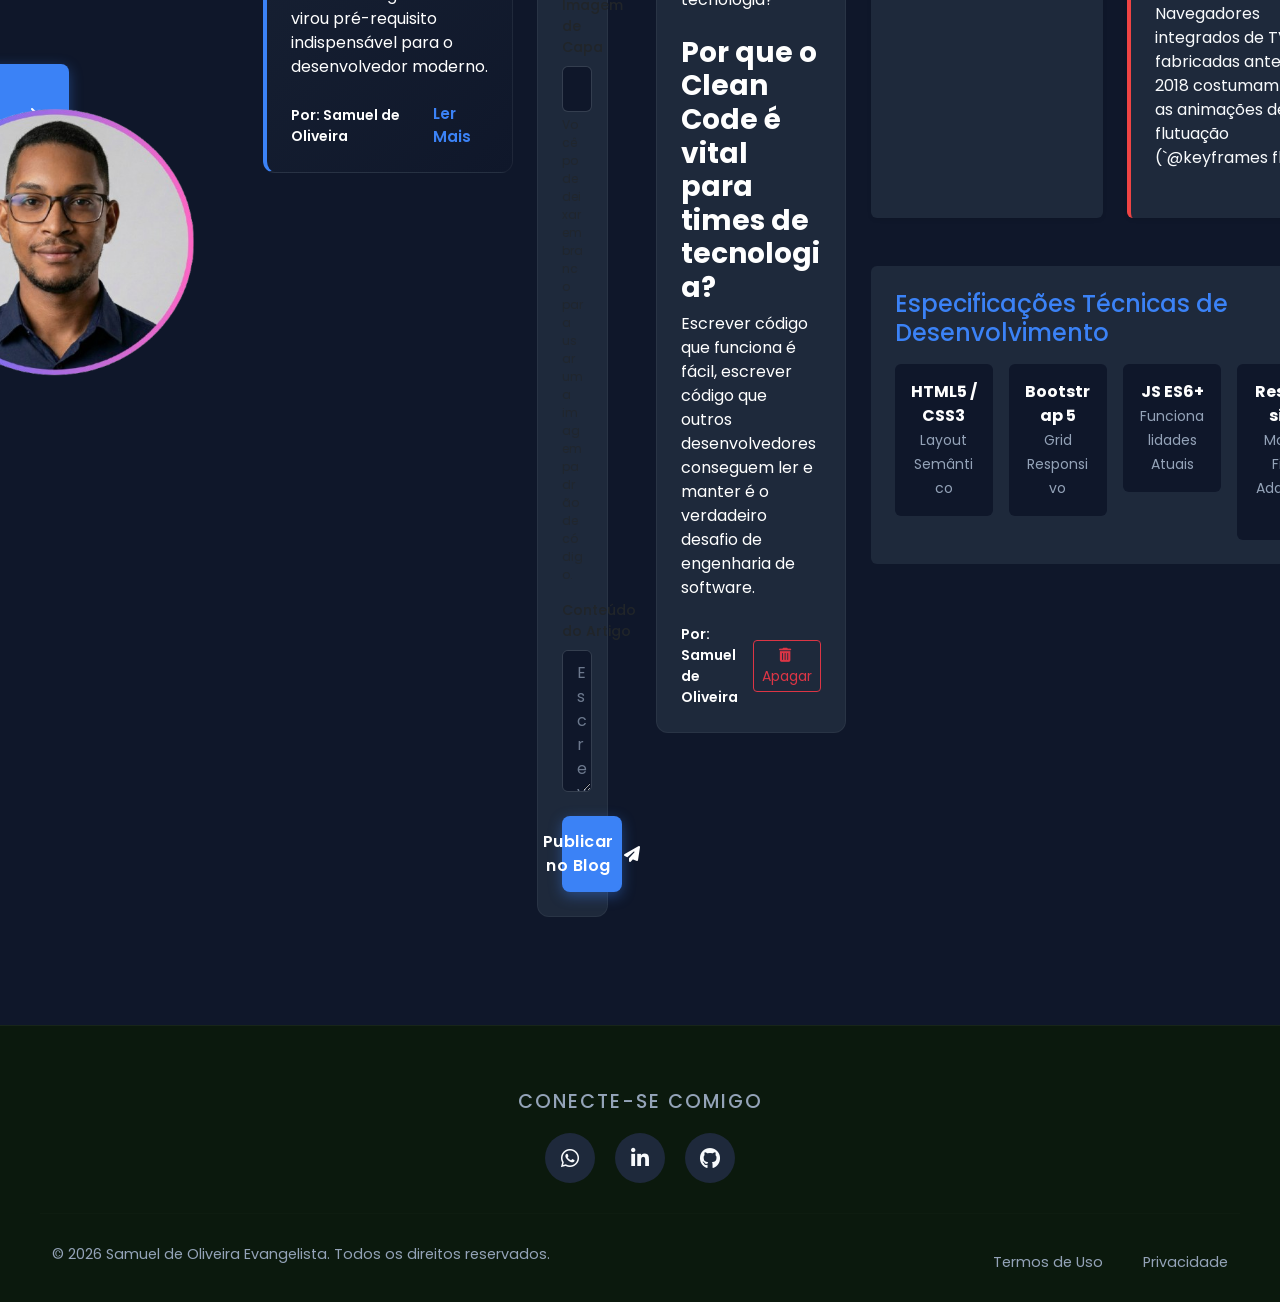
==== commit 5e10b786: "atualizar" ====
--- a/index.html
+++ b/index.html
@@ -1,22 +1,22 @@
 <!DOCTYPE html>
-<html lang="pt-br">
+<html lang="pt-BR">
 <head>
     <meta charset="UTF-8">
     <meta name="viewport" content="width=device-width, initial-scale=1.0">
-    <title>Portfolio / Samuel de Oliveira</title>
-    <!-- CSS Local -->
+    <title>Portfolio - Samuel de Oliveira</title>
+    <link href="https://cdn.jsdelivr.net/npm/bootstrap@5.3.2/dist/css/bootstrap.min.css" rel="stylesheet">
+    <link rel="stylesheet" href="https://cdnjs.cloudflare.com/ajax/libs/font-awesome/6.5.1/css/all.min.css">
+    <link href="https://fonts.googleapis.com/css2?family=Poppins:wght@300;400;500;600;700&display=swap" rel="stylesheet">
     <link rel="stylesheet" href="assets/css/estilo.css">
-    <!-- Font Awesome (Ícones) -->
-    <link rel="stylesheet" href="https://cdnjs.cloudflare.com/ajax/libs/font-awesome/6.5.1/css/all.min.css">
-    <!-- Google Fonts para uma tipografia mais profissional -->
-    <link href="https://fonts.googleapis.com/css2?family=Poppins:wght@300;400;600;700&display=swap" rel="stylesheet">
+    <link rel="stylesheet" href="assets/css/estiloB.css">
+    <link rel="stylesheet" href="assets/css/estiloC.css">
 </head>
 <body>
 
     <header class="header">
         <div class="interface-header">
             <div class="logo-container">
-                <a href="#">
+                <a href="index.html">
                     <img src="assets/imagens/icones/logo.png" alt="canto-dev-logo" class="logo-img">
                 </a>
             </div>
@@ -26,70 +26,43 @@
                     <li><a href="curriculo.html">Currículo</a></li>
                     <li><a href="blog.html">Blog</a></li>
                     <li><a href="projetos.html">Projetos</a></li>
-                    <li><a href="sobre.html">requisitos</a></li>
+                    <li><a href="sobre.html">Requisitos</a></li>
                 </ul>
             </nav>
         </div>
     </header>
 
     <main class="main-content">
-        <section class="topo-do-site"> 
-            <div class="txt-topo-site">
-                <h1>Bem-vindo(a)!<span class="ponto">.</span></h1>
-                <h2 class="subtitulo">Sou o Samuel de Oliveira</h2>
-                <p class="descricao">
-                    Programador Frontend focado em criar experiências digitais modernas, fluidas e eficientes. 
-                    Aqui você encontra meus projetos, meu currículo e um blog onde compartilho meus aprendizados sobre tecnologia e desenvolvimento web.
-                </p>
-                <div class="btn-contato">
-                    <a href="contato.html" class="btn-primary">Entre em contato <i class="fa-solid fa-arrow-right"></i></a>
-                </div>
-            </div>
-
-            <div class="img-topo-site">
-                <!-- A imagem vai se adaptar ao círculo interativo do CSS -->
-                <div class="avatar-bg">
-                    <img src="assets/imagens/icones/Papel_timbrado_contabilidade_azul_escuro_simples-removebg-preview.png" alt="Ilustração Samuel de Oliveira">
-                </div>
-            </div>  
-        </section>
-    </main>
-
-
-<!DOCTYPE html>
-<html lang="pt-BR">
-<head>
-    <meta charset="UTF-8">
-    <meta name="viewport" content="width=device-width, initial-scale=1.0">
-    <title>Blog ADS - Samuel de Oliveira</title>
-    <!-- Bootstrap para Grid e Estrutura -->
-    <link href="https://cdn.jsdelivr.net/npm/bootstrap@5.3.2/dist/css/bootstrap.min.css" rel="stylesheet">
-    <!-- FontAwesome para Ícones -->
-    <link rel="stylesheet" href="https://cdnjs.cloudflare.com/ajax/libs/font-awesome/6.4.2/css/all.min.css">
-    <!-- Google Fonts -->
-    <link href="https://fonts.googleapis.com/css2?family=Poppins:wght@400;500;600;700&display=swap" rel="stylesheet">
-    <!-- O seu CSS Otimizado -->
-    <link rel="stylesheet" href="assets/css/estiloB.css">
-</head>
- 
-
-   
-
-    <!-- CONTEÚDO PRINCIPAL -->
-    <main class="container my-5 pt-4">
-        
-        <!-- SEÇÃO DE DESTAQUE -->
-        <section class="mb-5">
-            <!-- CORRIGIDO: Removido style inline antigo, herda as cores do tema nativamente -->
+        <section class="topo-do-site container my-5"> 
+            <div class="row align-items-center">
+                <div class="col-md-7 txt-topo-site">
+                    <h1>Bem-vindo(a)!<span class="ponto">.</span></h1>
+                    <h2 class="subtitulo">Sou o Samuel de Oliveira</h2>
+                    <p class="descricao">
+                        Programador Frontend focado em criar experiências digitais modernas, fluidas e eficientes. 
+                        Aqui você encontra meus projetos, meu currículo e um blog onde compartilho meus aprendizados sobre tecnologia e desenvolvimento web.
+                    </p>
+                    <div class="btn-contato mt-3">
+                        <a href="contato.html" class="btn-primary">Entre em contato <i class="fa-solid fa-arrow-right"></i></a>
+                    </div>
+                </div>
+                <div class="col-md-5 img-topo-site text-center">
+                    <div class="avatar-bg mx-auto">
+                        <img src="assets/imagens/icones/Papel_timbrado_contabilidade_azul_escuro_simples-removebg-preview.png" alt="Ilustração Samuel de Oliveira" class="img-fluid">
+                    </div>
+                </div>
+            </div>
+        </section>
+
+        <section class="container my-5">
             <h2 class="fw-bold pb-2 mb-4 section-title-line">
                 <i class="fa-solid fa-star me-2 animate-glow"></i>Em Destaque
             </h2>
             <div class="row g-4">
-                <div class="col-md-12">
-                    <!-- CORRIGIDO: Classes do card unificadas -->
-                    <div class="card blog-card featured-card text-white">
+                <div class="col-12">
+                    <div class="card blog-card featured-card text-white p-4">
                         <div class="d-flex justify-content-between align-items-center mb-2">
-                            <span class="badge">Artigo Premium</span>
+                            <span class="badge bg-primary">Artigo Premium</span>
                             <small class="text-muted">17 de Junho, 2026</small>
                         </div>
                         <h3 class="fw-bold my-2">O Futuro de ADS: Arquitetura de Software e Computação em Nuvem</h3>
@@ -105,160 +78,133 @@
             </div>
         </section>
 
-        <!-- GRID PRINCIPAL (FORMULÁRIO + FEED) -->
-        <div class="row g-5">
-            
-            <!-- LATERAL: FORMULÁRIO DE NOVA PUBLICAÇÃO -->
-            <div class="col-lg-4">
-                <!-- CORRIGIDO: Removido background fixo inline, herda var(--bg-card) do CSS -->
-                <div class="card blog-card p-4 sticky-top" style="top: 110px; z-index: 10;">
-                    <h4 class="fw-bold mb-3">
-                        <i class="fa-solid fa-pen-to-square me-2"></i>Nova Publicação
-                    </h4>
-                    <p class="small text-muted mb-4">Adicione novos artigos sobre programação e ADS diretamente no seu feed.</p>
-                    
-                    <form id="form-novo-post">
-                        <div class="mb-3">
-                            <label class="form-label small fw-medium">Título do Artigo</label>
-                            <input type="text" id="post-titulo" class="form-control" placeholder="Ex: Dominando as Promises no JS" required>
-                        </div>
-                        <div class="mb-3">
-                            <label class="form-label small fw-medium">Categoria / Tag</label>
-                            <select id="post-categoria" class="form-select" required>
-                                <option value="Frontend">Frontend</option>
-                                <option value="Backend">Backend</option>
-                                <option value="ADS / Engenharia">ADS / Engenharia</option>
-                                <option value="Banco de Dados">Banco de Dados</option>
-                            </select>
-                        </div>
-                        <div class="mb-3">
-                            <label class="form-label small fw-medium">URL da Imagem de Capa</label>
-                            <input type="url" id="post-imagem" class="form-control" placeholder="https://exemplo.com/foto.jpg">
-                            <div class="form-text text-muted" style="font-size: 0.75rem;">Você pode deixar em branco para usar uma imagem padrão de código.</div>
-                        </div>
-                        <div class="mb-4">
-                            <label class="form-label small fw-medium">Conteúdo do Artigo</label>
-                            <textarea id="post-conteudo" rows="5" class="form-control" placeholder="Escreva o texto do seu post aqui..." required></textarea>
-                        </div>
-                        <!-- CORRIGIDO: Botão agora utiliza a classe global btn-primary definida no CSS -->
-                        <button type="submit" class="btn-primary w-100">
-                            Publicar no Blog <i class="fa-solid fa-paper-plane"></i>
-                        </button>
-                    </form>
-                </div>
-            </div>
-
-            <!-- ÁREA DOS ARTIGOS RECENTES -->
-            <div class="col-lg-8">
-                <h2 class="fw-bold pb-2 mb-4 section-title-line">
-                    <i class="fa-solid fa-newspaper me-2"></i>Artigos Recentes
-                </h2>
-                
-                <!-- O app.js vai injetar os cards aqui dentro. Certifique-se de que o JS use a classe .blog-card para a estilização correta -->
-                <div id="feed-artigos" class="row row-cols-1 g-4">
-                    <!-- Cards dinâmicos inseridos via JavaScript -->
-                </div>
-            </div>
-
-        </div>
+        <section class="container my-5">
+            <div class="row g-5">
+                <div class="col-lg-4">
+                    <div class="card blog-card p-4 sticky-top" style="top: 110px; z-index: 10;">
+                        <h4 class="fw-bold mb-3">
+                            <i class="fa-solid fa-pen-to-square me-2"></i>Nova Publicação
+                        </h4>
+                        <p class="small text-muted mb-4">Adicione novos artigos sobre programação e ADS diretamente no seu feed.</p>
+                        
+                        <form id="form-novo-post">
+                            <div class="mb-3">
+                                <label class="form-label small fw-medium">Título do Artigo</label>
+                                <input type="text" id="post-titulo" class="form-control" placeholder="Ex: Dominando as Promises no JS" required>
+                            </div>
+                            <div class="mb-3">
+                                <label class="form-label small fw-medium">Categoria / Tag</label>
+                                <select id="post-categoria" class="form-select" required>
+                                    <option value="Frontend">Frontend</option>
+                                    <option value="Backend">Backend</option>
+                                    <option value="ADS / Engenharia">ADS / Engenharia</option>
+                                    <option value="Banco de Dados">Banco de Dados</option>
+                                </select>
+                            </div>
+                            <div class="mb-3">
+                                <label class="form-label small fw-medium">URL da Imagem de Capa</label>
+                                <input type="url" id="post-imagem" class="form-control" placeholder="https://exemplo.com/foto.jpg">
+                                <div class="form-text text-muted" style="font-size: 0.75rem;">Você pode deixar em branco para usar uma imagem padrão de código.</div>
+                            </div>
+                            <div class="mb-4">
+                                <label class="form-label small fw-medium">Conteúdo do Artigo</label>
+                                <textarea id="post-conteudo" rows="5" class="form-control" placeholder="Escreva o texto do seu post aqui..." required></textarea>
+                            </div>
+                            <button type="submit" class="btn-primary w-100">
+                                Publicar no Blog <i class="fa-solid fa-paper-plane"></i>
+                            </button>
+                        </form>
+                    </div>
+                </div>
+
+                <div class="col-lg-8">
+                    <h2 class="fw-bold pb-2 mb-4 section-title-line">
+                        <i class="fa-solid fa-newspaper me-2"></i>Artigos Recentes
+                    </h2>
+                    <div id="feed-artigos" class="row row-cols-1 g-4">
+                    </div>
+                </div>
+            </div>
+        </section>
+
+        <section class="container my-5 pt-4 flex-grow-1">
+            <div class="text-center mb-5">
+                <h1 class="poppins-bold display-4" style="color: var(--text-main);">Compatibilidade do <span style="color: var(--primary-color);">Site</span></h1>
+                <p class="descricao mx-auto" style="max-width: 700px;">
+                    Para garantir que você tenha a melhor experiência de navegação, animações fluidas e leitura otimizada, verifique os requisitos mínimos recomendados para o seu dispositivo.
+                </p>
+            </div>
+
+            <div class="row g-4">
+                <div class="col-md-6">
+                    <div class="card border-0 h-100 p-4 shadow-sm" style="background-color: var(--bg-cards);">
+                        <div class="d-flex align-items-center mb-3">
+                            <i class="fa-solid fa-circle-check fa-2x me-3" style="color: var(--accent-color);"></i>
+                            <h3 class="poppins-bold m-0" style="color: var(--text-main);">Dispositivos Recomendados</h3>
+                        </div>
+                        <p style="color: var(--text-muted);">O site foi totalmente otimizado para rodar sem falhas em:</p>
+                        <ul class="list-unstyled mt-3" style="color: var(--text-main);">
+                            <li class="mb-2"><i class="fa-solid fa-desktop me-2 text-primary"></i> <strong>Computadores/Notebooks:</strong> Windows 10/11, macOS ou Linux.</li>
+                            <li class="mb-2"><i class="fa-solid fa-mobile-screen me-2 text-primary"></i> <strong>Smartphones Modernos:</strong> Android (versão 8.0+) e iOS (iPhone 7 ou superior).</li>
+                            <li class="mb-2"><i class="fa-solid fa-compass me-2 text-primary"></i> <strong>Navegadores:</strong> Google Chrome, Safari, Mozilla Firefox, Opera e Microsoft Edge atualizados.</li>
+                        </ul>
+                    </div>
+                </div>
+
+                <div class="col-md-6">
+                    <div class="card border-0 h-100 p-4 shadow-sm" style="background-color: var(--bg-cards); border-left: 4px solid #ef4444 !important;">
+                        <div class="d-flex align-items-center mb-3">
+                            <i class="fa-solid fa-circle-xmark fa-2x me-3" style="color: #ef4444;"></i>
+                            <h3 class="poppins-bold m-0" style="color: var(--text-main);">Onde Podem Ocorrer Falhas?</h3>
+                        </div>
+                        <p style="color: var(--text-muted);">Dispositivos antigos ou navegadores obsoletos que não dão suporte a CSS moderno (Flexbox/Grid):</p>
+                        <ul class="list-unstyled mt-3" style="color: var(--text-main);">
+                            <li class="mb-2"><i class="fa-solid fa-triangle-exclamation me-2 text-danger"></i> <strong>Internet Explorer:</strong> Falha crítica. O layout quebrará completamente (não suporta variáveis CSS e Grid).</li>
+                            <li class="mb-2"><i class="fa-solid fa-clock-rotate-left me-2 text-danger"></i> <strong>Sistemas Antigos:</strong> iPhones com iOS 11 ou inferior, e Androids anteriores à versão 6.0 (erros de renderização de fontes e ícones).</li>
+                            <li class="mb-2"><i class="fa-solid fa-tv me-2 text-danger"></i> <strong>Smart TVs Antigas:</strong> Navegadores integrados de TVs fabricadas antes de 2018 costumam travar as animações de flutuação (`@keyframes float`).</li>
+                        </ul>
+                    </div>
+                </div>
+            </div>
+
+            <div class="row mt-5">
+                <div class="col-12">
+                    <div class="card border-0 p-4" style="background-color: var(--bg-cards);">
+                        <h4 class="poppins-medium mb-3" style="color: var(--primary-color);">Especificações Técnicas de Desenvolvimento</h4>
+                        <div class="row text-center g-3">
+                            <div class="col-6 col-sm-3">
+                                <div class="p-3 rounded" style="background-color: var(--bg-color);">
+                                    <span class="d-block text-white fw-bold">HTML5 / CSS3</span>
+                                    <small style="color: var(--text-muted);">Layout Semântico</small>
+                                </div>
+                            </div>
+                            <div class="col-6 col-sm-3">
+                                <div class="p-3 rounded" style="background-color: var(--bg-color);">
+                                    <span class="d-block text-white fw-bold">Bootstrap 5</span>
+                                    <small style="color: var(--text-muted);">Grid Responsivo</small>
+                                </div>
+                            </div>
+                            <div class="col-6 col-sm-3">
+                                <div class="p-3 rounded" style="background-color: var(--bg-color);">
+                                    <span class="d-block text-white fw-bold">JS ES6+</span>
+                                    <small style="color: var(--text-muted);">Funcionalidades Atuais</small>
+                                </div>
+                            </div>
+                            <div class="col-6 col-sm-3">
+                                <div class="p-3 rounded" style="background-color: var(--bg-color);">
+                                    <span class="d-block text-white fw-bold">Responsive</span>
+                                    <small style="color: var(--text-muted);">Mobile First Adaptado</small>
+                                </div>
+                            </div>
+                        </div>
+                    </div>
+                </div>
+            </div>
+        </section>
     </main>
-     
-    <script src="assets/js/app.js"></script> 
- <!DOCTYPE html>
-<html lang="pt-BR">
-<head>
-    <meta charset="UTF-8">
-    <meta name="viewport" content="width=device-width, initial-scale=1.0">
-    <title>Requisitos do Sistema - Canto Dev</title>
-    <link href="https://cdn.jsdelivr.net/npm/bootstrap@5.3.2/dist/css/bootstrap.min.css" rel="stylesheet">
-    <link rel="stylesheet" href="https://cdnjs.cloudflare.com/ajax/libs/font-awesome/6.4.2/css/all.min.css">
-    <link href="https://fonts.googleapis.com/css2?family=Poppins:wght@400;500;600;700&display=swap" rel="stylesheet">
-    <link rel="stylesheet" href="assets/css/estiloC.css">
-</head>
-<body>
-
-     
-    <main class="container my-5 pt-4 flex-grow-1">
-        
-        <div class="text-center mb-5">
-            <h1 class="poppins-bold display-4" style="color: var(--text-main);">Compatibilidade do <span style="color: var(--primary-color);">Site</span></h1>
-            <p class="descricao mx-auto" style="max-width: 700px;">
-                Para garantir que você tenha a melhor experiência de navegação, animações fluidas e leitura otimizada, verifique os requisitos mínimos recomendados para o seu dispositivo.
-            </p>
-        </div>
-
-        <div class="row g-4">
-            
-            <div class="col-md-6">
-                <div class="card border-0 h-100 p-4 shadow-sm" style="background-color: var(--bg-cards);">
-                    <div class="d-flex align-items-center mb-3">
-                        <i class="fa-solid fa-circle-check fa-2x me-3" style="color: var(--accent-color);"></i>
-                        <h3 class="poppins-bold m-0" style="color: var(--text-main);">Dispositivos Recomendados</h3>
-                    </div>
-                    <p style="color: var(--text-muted);">O site foi totalmente otimizado para rodar sem falhas em:</p>
-                    <ul class="list-unstyled mt-3" style="color: var(--text-main);">
-                        <li class="mb-2"><i class="fa-solid fa-desktop me-2 text-primary"></i> <strong>Computadores/Notebooks:</strong> Windows 10/11, macOS ou Linux.</li>
-                        <li class="mb-2"><i class="fa-solid fa-mobile-screen me-2 text-primary"></i> <strong>Smartphones Modernos:</strong> Android (versão 8.0+) e iOS (iPhone 7 ou superior).</li>
-                        <li class="mb-2"><i class="fa-solid fa-compass me-2 text-primary"></i> <strong>Navegadores:</strong> Google Chrome, Safari, Mozilla Firefox, Opera e Microsoft Edge atualizados.</li>
-                    </ul>
-                </div>
-            </div>
-
-            <div class="col-md-6">
-                <div class="card border-0 h-100 p-4 shadow-sm" style="background-color: var(--bg-cards); border-left: 4px solid #ef4444 !important;">
-                    <div class="d-flex align-items-center mb-3">
-                        <i class="fa-solid fa-circle-xmark fa-2x me-3" style="color: #ef4444;"></i>
-                        <h3 class="poppins-bold m-0" style="color: var(--text-main);">Onde Podem Ocorrer Falhas?</h3>
-                    </div>
-                    <p style="color: var(--text-muted);">Dispositivos antigos ou navegadores obsoletos que não dão suporte a CSS moderno (Flexbox/Grid):</p>
-                    <ul class="list-unstyled mt-3" style="color: var(--text-main);">
-                        <li class="mb-2"><i class="fa-solid fa-triangle-exclamation me-2 text-danger"></i> <strong>Internet Explorer:</strong> Falha crítica. O layout quebrará completamente (não suporta variáveis CSS e Grid).</li>
-                        <li class="mb-2"><i class="fa-solid fa-clock-rotate-left me-2 text-danger"></i> <strong>Sistemas Antigos:</strong> iPhones com iOS 11 ou inferior, e Androids anteriores à versão 6.0 (erros de renderização de fontes e ícones).</li>
-                        <li class="mb-2"><i class="fa-solid fa-tv me-2 text-danger"></i> <strong>Smart TVs Antigas:</strong> Navegadores integrados de TVs fabricadas antes de 2018 costumam travar as animações de flutuação (`@keyframes float`).</li>
-                    </ul>
-                </div>
-            </div>
-
-        </div>
-
-        <div class="row mt-5">
-            <div class="col-12">
-                <div class="card border-0 p-4" style="background-color: var(--bg-cards);">
-                    <h4 class="poppins-medium mb-3" style="color: var(--primary-color);">Especificações Técnicas de Desenvolvimento</h4>
-                    <div class="row text-center g-3">
-                        <div class="col-6 col-sm-3">
-                            <div class="p-3 rounded" style="background-color: var(--bg-color);">
-                                <span class="d-block text-white fw-bold">HTML5 / CSS3</span>
-                                <small style="color: var(--text-muted);">Layout Semântico</small>
-                            </div>
-                        </div>
-                        <div class="col-6 col-sm-3">
-                            <div class="p-3 rounded" style="background-color: var(--bg-color);">
-                                <span class="d-block text-white fw-bold">Bootstrap 5</span>
-                                <small style="color: var(--text-muted);">Grid Responsivo</small>
-                            </div>
-                        </div>
-                        <div class="col-6 col-sm-3">
-                            <div class="p-3 rounded" style="background-color: var(--bg-color);">
-                                <span class="d-block text-white fw-bold">JS ES6+</span>
-                                <small style="color: var(--text-muted);">Funcionalidades Atuais</small>
-                            </div>
-                        </div>
-                        <div class="col-6 col-sm-3">
-                            <div class="p-3 rounded" style="background-color: var(--bg-color);">
-                                <span class="d-block text-white fw-bold">Responsive</span>
-                                <small style="color: var(--text-muted);">Mobile First Adaptado</small>
-                            </div>
-                        </div>
-                    </div>
-                </div>
-            </div>
-        </div>
-
-    </main>
 
     <footer class="pagina-footer">
-        <div class="social-section">
+        <div class="social-section text-center my-4">
             <h3>Conecte-se Comigo</h3>
             <div class="social-buttons">
                 <a href="#" class="btn-social whatsapp"><i class="fa-brands fa-whatsapp"></i></a>
@@ -267,17 +213,16 @@
             </div>
         </div>
         <hr class="footer-line">
-        <div class="legal-section">
+        <div class="legal-section container d-flex justify-content-between align-items-center flex-wrap">
             <p>&copy; 2026 Samuel de Oliveira Evangelista. Todos os direitos reservados.</p>
             <div class="legal-links">
-                <a href="sobre.html">Termos de Uso</a>
+                <a href="sobre.html" class="me-3">Termos de Uso</a>
                 <a href="sobre.html">Privacidade</a>
             </div>
         </div>
     </footer>
 
     <script src="https://cdn.jsdelivr.net/npm/bootstrap@5.3.2/dist/js/bootstrap.bundle.min.js"></script>
-</body>
-</html>
+    <script src="assets/js/app.js"></script> 
 </body>
 </html>
--- a/assets/css/estilo.css
+++ b/assets/css/estilo.css
@@ -1,20 +1,14 @@
-/* ==========================================================================
-   Variáveis Globais e Paleta de Cores
-   ========================================================================== */
 :root {
-    --bg-color: #0f172a;       /* Azul escuro moderno */
-    --bg-cards: #1e293b;       /* Grafite para destaques */
-    --primary-color: #3b82f6;  /* Azul Frontend */
-    --accent-color: #10b981;   /* Verde esmeralda para detalhes */
-    --danger-color: #ef4444;   /* Vermelho para avisos/erros */
-    --text-main: #f8fafc;      /* Branco fosco para leitura */
-    --text-muted: #94a3b8;     /* Cinza para textos secundários */
+    --bg-color: #0f172a;       
+    --bg-cards: #1e293b;       
+    --primary-color: #3b82f6;  
+    --accent-color: #10b981;   
+    --danger-color: #ef4444;   
+    --text-main: #f8fafc;      
+    --text-muted: #94a3b8;     
     --transition: all 0.3s ease;
 }
 
-/* ==========================================================================
-   Reset e Configurações Gerais
-   ========================================================================== */
 * {
     margin: 0;
     padding: 0;
@@ -41,9 +35,6 @@
     width: 100%;
 }
 
-/* ==========================================================================
-   Header / Navegação Interativa
-   ========================================================================== */
 .header {
     background-color: rgba(15, 23, 42, 0.9);
     backdrop-filter: blur(10px);
@@ -110,7 +101,6 @@
     width: 100%;
 }
 
-/* Botão de Contato Interno */
 .btn-primary-link {
     text-decoration: none;
 }
@@ -138,9 +128,6 @@
     box-shadow: 0 6px 20px rgba(0, 0, 0, 0.4);
 }
 
-/* ==========================================================================
-   Conteúdo Principal e Elementos de Requisitos (Puro CSS)
-   ========================================================================== */
 .main-content {
     flex: 1;
     padding: 60px 20px;
@@ -183,7 +170,6 @@
     margin: 0 auto;
 }
 
-/* Grid Customizado de Requisitos */
 .grid-cards-requisitos {
     display: grid;
     grid-template-columns: 1fr 1fr;
@@ -257,7 +243,6 @@
     margin-top: 3px;
 }
 
-
 .img-topo-site {
     display: flex;
     justify-content: center;
@@ -269,7 +254,6 @@
 .text-primary { color: var(--primary-color) !important; }
 .text-danger { color: var(--danger-color) !important; }
 
-/* Bloco Técnico Inferior */
 .card-tecnico {
     background-color: var(--bg-cards);
     padding: 30px;
@@ -310,9 +294,6 @@
     font-size: 0.75rem;
 }
 
-/* ==========================================================================
-   Footer (Rodapé)
-   ========================================================================== */
 .pagina-footer {
     background-color: #0b1329; 
     padding: 40px 20px 20px 20px;
@@ -390,10 +371,6 @@
     color: var(--primary-color);
 }
 
-/* ==========================================================================
-   Media Queries (Responsividade Pura)
-   ========================================================================== */
-
 @media (max-width: 992px) {
     .txt-topo-site h1 {
         font-size: 2.8rem; 
@@ -419,7 +396,7 @@
     }
 
     .grid-cards-requisitos {
-        grid-template-columns: 1fr; /* Transiciona para coluna única em telas pequenas */
+        grid-template-columns: 1fr; 
         gap: 20px;
     }
 
--- a/assets/css/estiloB.css
+++ b/assets/css/estiloB.css
@@ -1,19 +1,15 @@
-/* ==========================================================================
-   Variáveis Globais e Paleta de Cores
-   ========================================================================== */
-:root {
-    --bg-color: #0f172a;       /* Azul escuro moderno */
-    --bg-cards: #1e293b;       /* Grafite para destaques */
-    --primary-color: #3b82f6;  /* Azul Frontend */
-    --accent-color: #10b981;   /* Verde esmeralda para detalhes */
-    --text-main: #f8fafc;      /* Branco fosco para leitura */
-    --text-muted: #94a3b8;     /* Cinza para textos secundários */
+ 
+ :root {
+    --bg-color: #0f172a;       
+    --bg-cards: #1e293b;        
+    --primary-color: #3b82f6;   
+    --accent-color: #10b981;   
+    --text-main: #f8fafc;      
+    --text-muted: #94a3b8;      
     --transition: all 0.3s ease;
 }
 
-/* ==========================================================================
-   Reset e Configurações Gerais
-   ========================================================================== */
+ 
 * {
     margin: 0;
     padding: 0;
@@ -30,10 +26,7 @@
     min-height: 100vh;
 }
 
-/* ==========================================================================
-   Header / Navegação Interativa
-   ========================================================================== */
-.header {
+ .header {
     background-color: rgba(15, 23, 42, 0.9);
     backdrop-filter: blur(10px);
     position: sticky;
@@ -66,7 +59,7 @@
     display: flex;
     list-style: none;
     gap: 30px;
-    margin-bottom: 0; /* Ajuste para o Bootstrap */
+    margin-bottom: 0;  
     padding-left: 0;
 }
 
@@ -85,8 +78,7 @@
     color: var(--primary-color);
 }
 
-/* Linha interativa animada abaixo do menu */
-.menu-desktop ul li a::after {
+ .menu-desktop ul li a::after {
     content: '';
     position: absolute;
     width: 0;
@@ -102,8 +94,7 @@
     width: 100%;
 }
 
-/* Botão de contato do Header */
-.btn-contato button {
+ .btn-contato button {
     display: inline-flex;
     align-items: center;
     justify-content: center;
@@ -126,18 +117,14 @@
     box-shadow: 0 6px 20px rgba(0, 0, 0, 0.6);
 }
 
-/* ==========================================================================
-   Estilização do Blog (Cards, Form e Feed)
-   ========================================================================== */
-
-/* Linhas decorativas de título de seção */
-.section-title-line {
+ 
+ 
+ .section-title-line {
     position: relative;
     border-bottom: 2px solid rgba(255, 255, 255, 0.05);
 }
 
-/* Elementos do Card do Blog */
-.blog-card {
+ .blog-card {
     background-color: var(--bg-cards);
     border: 1px solid rgba(255, 255, 255, 0.05);
     border-radius: 12px;
@@ -151,8 +138,7 @@
     box-shadow: 0 10px 20px rgba(0, 0, 0, 0.2);
 }
 
-/* Destaque do Artigo Premium */
-.featured-card {
+ .featured-card {
     background: linear-gradient(135deg, #1e293b 0%, #0f172a 100%);
     border-left: 4px solid var(--primary-color);
 }
@@ -179,8 +165,7 @@
     text-decoration: underline;
 }
 
-/* Customização de Elementos de Formulário */
-.form-control, .form-select {
+ .form-control, .form-select {
     background-color: #0f172a;
     border: 1px solid rgba(255, 255, 255, 0.1);
     color: var(--text-main);
@@ -201,8 +186,7 @@
     opacity: 0.7;
 }
 
-/* Botão de Envio Global do Blog */
-.btn-primary {
+ .btn-primary {
     display: inline-flex;
     align-items: center;
     justify-content: center;
@@ -235,15 +219,12 @@
     transform: translateX(5px);
 }
 
-/* Efeitos de Animação */
-.animate-glow {
-    color: #f59e0b; /* Cor dourada para a estrela */
+ .animate-glow {
+    color: #f59e0b;  
     filter: drop-shadow(0 0 5px rgba(245, 158, 11, 0.5));
 }
 
-/* ==========================================================================
-   Media Queries (Responsividade)
-   ========================================================================== */
+ 
 @media (max-width: 768px) {
     .interface-header {
         flex-direction: column;
@@ -255,4 +236,11 @@
         flex-wrap: wrap;
         justify-content: center;
     }
+}
+.blog-card-p-4-sticky-top{
+    top: 110px; 
+    z-index: 10;
+}
+.fa-solid-fa-pen-to-square-me-2 i{
+background-color: #f8fafc;
 }
--- a/assets/css/estiloC.css
+++ b/assets/css/estiloC.css
@@ -1,19 +1,15 @@
-/* ==========================================================================
-   Variáveis Globais e Paleta de Cores (Mantidas idênticas)
-   ========================================================================== */
+ 
 :root {
-    --bg-color: #0f172a;       /* Azul escuro moderno */
-    --bg-cards: #1e293b;       /* Grafite para destaques */
-    --primary-color: #3b82f6;  /* Azul Frontend */
-    --accent-color: #10b981;   /* Verde esmeralda para detalhes */
-    --text-main: #f8fafc;      /* Branco fosco para leitura */
-    --text-muted: #94a3b8;     /* Cinza para textos secundários */
+    --bg-color: #0f172a;        
+    --bg-cards: #1e293b;        
+    --primary-color: #3b82f6;   
+    --accent-color: #10b981;    
+    --text-main: #f8fafc;       
+    --text-muted: #94a3b8;     
     --transition: all 0.3s ease;
 }
 
-/* ==========================================================================
-   Reset e Configurações Gerais
-   ========================================================================== */
+ 
 * {
     margin: 0;
     padding: 0;
@@ -30,8 +26,7 @@
     min-height: 100vh;
 }
 
-/* Classes utilitárias de fontes (Integração Currículo) */
-.poppins-regular { font-weight: 400; font-style: normal; }
+ .poppins-regular { font-weight: 400; font-style: normal; }
 .poppins-medium { font-weight: 500; font-style: normal; }
 .poppins-bold { font-weight: 700; font-style: normal; }
 
@@ -45,14 +40,11 @@
     display: flex;
 }
 
-/* Seção de cor customizada do currículo adaptada à paleta escura */
-.cor-curriculo {
+ .cor-curriculo {
     background-color: #09a535;
 }
 
-/* ==========================================================================
-   Header / Navegação Interativa
-   ========================================================================== */
+ 
 .header, header {
     background-color: rgba(15, 23, 42, 0.9);
     backdrop-filter: blur(10px);
@@ -81,8 +73,7 @@
     transform: scale(1.05);
 }
 
-/* Estilização unificada dos Menus */
-.main-menu ul, header nav ul {
+ .main-menu ul, header nav ul {
     display: flex;
     list-style: none;
     gap: 30px;
@@ -104,8 +95,7 @@
     color: var(--primary-color);
 }
 
-/* Linha interativa animada abaixo do menu */
-.main-menu ul li a::after, header nav ul li a::after {
+ .main-menu ul li a::after, header nav ul li a::after {
     content: '';
     position: absolute;
     width: 0;
@@ -122,8 +112,7 @@
     width: 100%;
 }
 
-/* Unificação dos botões de ação/contato */
-.btn-primary, .btn-contato button {
+ .btn-primary, .btn-contato button {
     display: inline-flex;
     align-items: center;
     justify-content: center;
@@ -156,9 +145,7 @@
     transform: translateX(5px);
 }
 
-/* ==========================================================================
-   Conteúdo Principal (Hero Section / Topo do Site)
-   ========================================================================== */
+ 
 .main-content {
     flex: 1;
     display: flex;
@@ -171,14 +158,13 @@
     max-width: 1200px;
     width: 100%;
     display: grid;
-    grid-template-columns: 1fr 1fr; /* Lado a Lado */
+    grid-template-columns: 1fr 1fr;  
     gap: 50px;
     align-items: center;
     padding: 40px 0;
 }
 
-/* Blocos de Texto Integrados */
-.txt-topo-site, .topo-do-site .txt-topo-site {
+ .txt-topo-site, .topo-do-site .txt-topo-site {
     max-width: 100%;
 }
 
@@ -192,9 +178,8 @@
 
 .txt-topo-site h1 .ponto, .topo-do-site h1 span {
     color: var(--primary-color);
-    font-size: inherit; /* Mantém a proporção correta com o h1 */
-}
-
+    font-size: inherit;  
+}
 .subtitulo {
     font-size: 1.8rem;
     color: var(--accent-color);
@@ -209,16 +194,14 @@
     margin-bottom: 35px;
 }
 
-/* Bloco de Imagem e Efeito de Flutuação */
-.img-topo-site {
-    display: flex;
-    justify-content: center;
-    align-items: center;
-    width: 100%;
-}
-
-/* Círculo decorativo moderno atrás da foto */
-
+ .img-topo-site {
+    display: flex;
+    justify-content: center;
+    align-items: center;
+    width: 100%;
+}
+
+ 
 
 .avatar-bg img {
     width: 100%;
@@ -312,11 +295,8 @@
     color: var(--primary-color);
 }
 
-/* ==========================================================================
-   Media Queries (Responsividade Mantida e Ajustada)
-   ========================================================================== */
-
-/* Telas médias (Tablets) */
+ 
+ 
 @media (max-width: 992px) {
     .txt-topo-site h1, .topo-do-site h1 {
         font-size: 2.8rem; 
@@ -330,8 +310,7 @@
     }
 }
 
-/* Telas pequenas (Celulares) */
-@media (max-width: 768px) {
+ @media (max-width: 768px) {
     .interface-header, header > .interface {
         flex-direction: column;
         gap: 15px;
@@ -344,15 +323,14 @@
     }
 
     .topo-do-site {
-        grid-template-columns: 1fr; /* Coluna única no mobile */
+        grid-template-columns: 1fr;
         text-align: center;
         gap: 40px;
     }
 
     .img-topo-site {
-        grid-row: 1; /* Move a imagem para cima do texto no mobile */
-    }
-
+        grid-row: 1;
+    }  
     .avatar-bg {
         width: 260px;
         height: 260px;
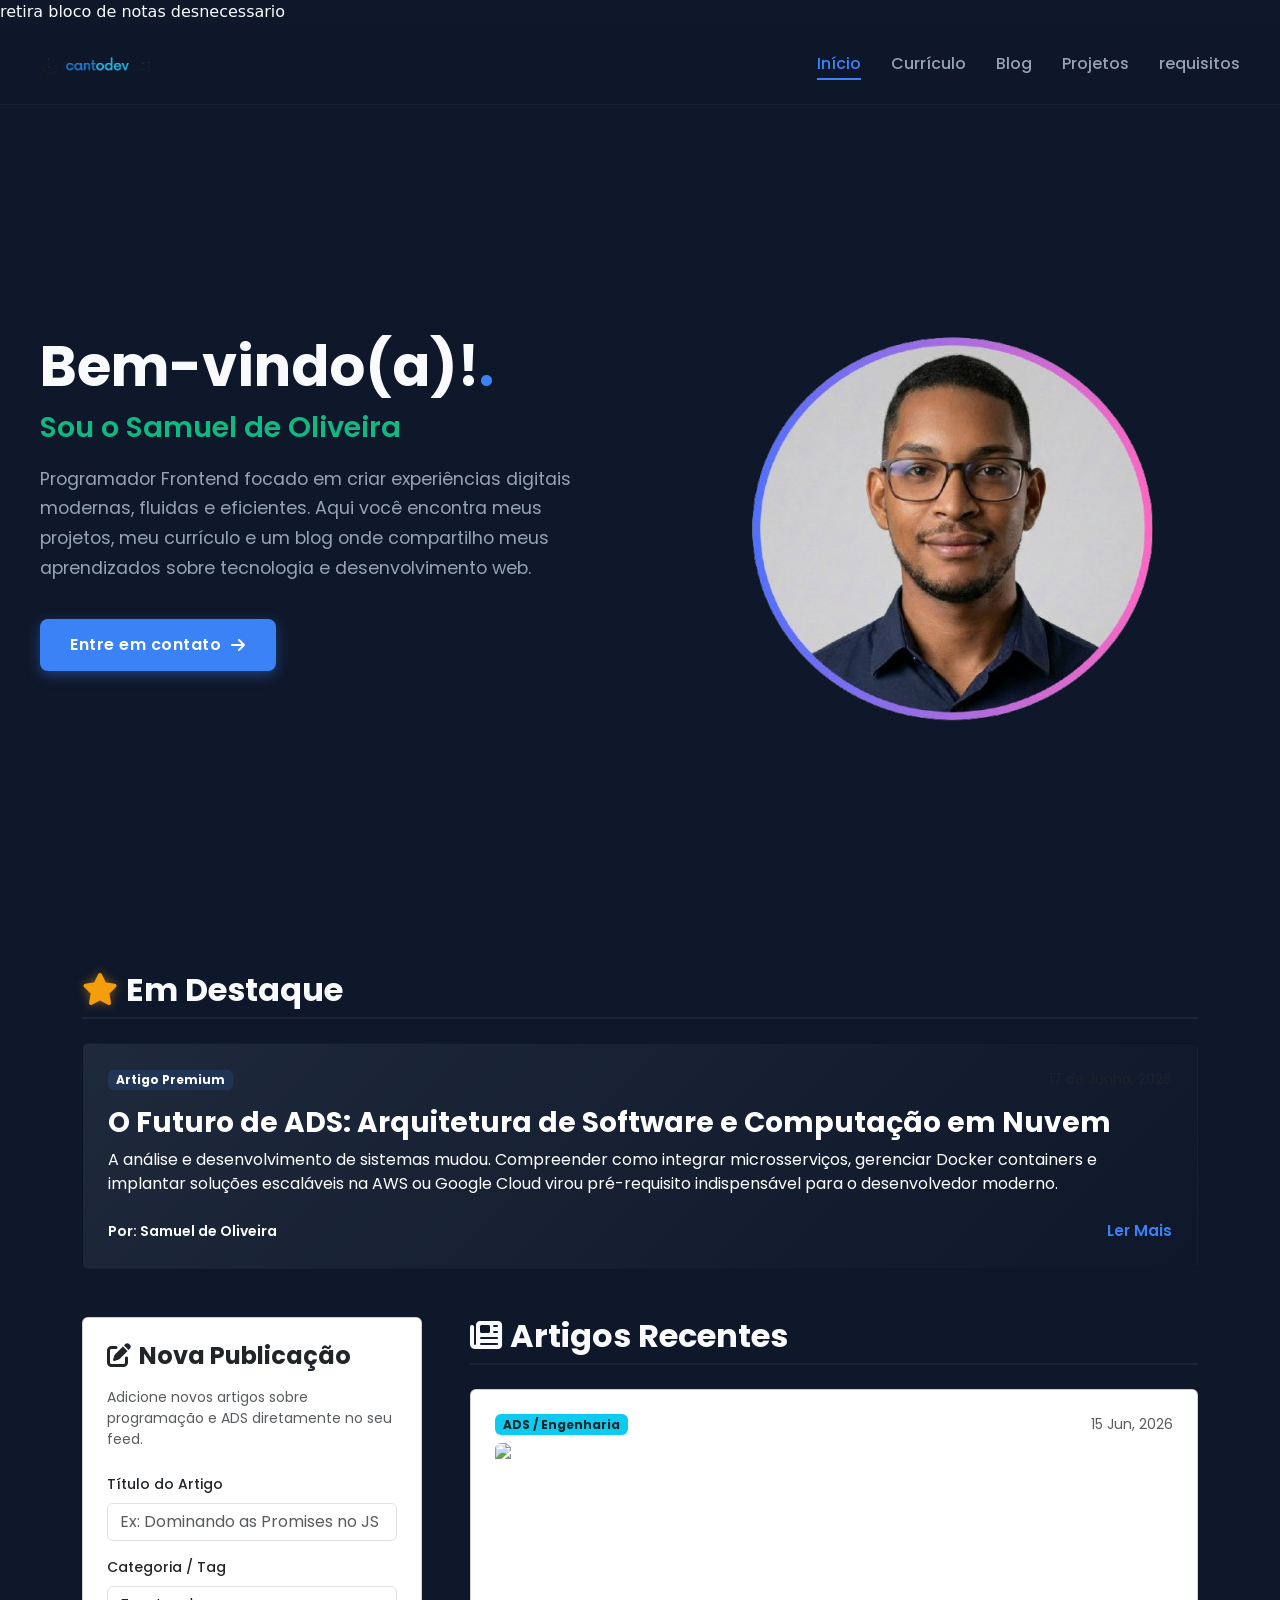
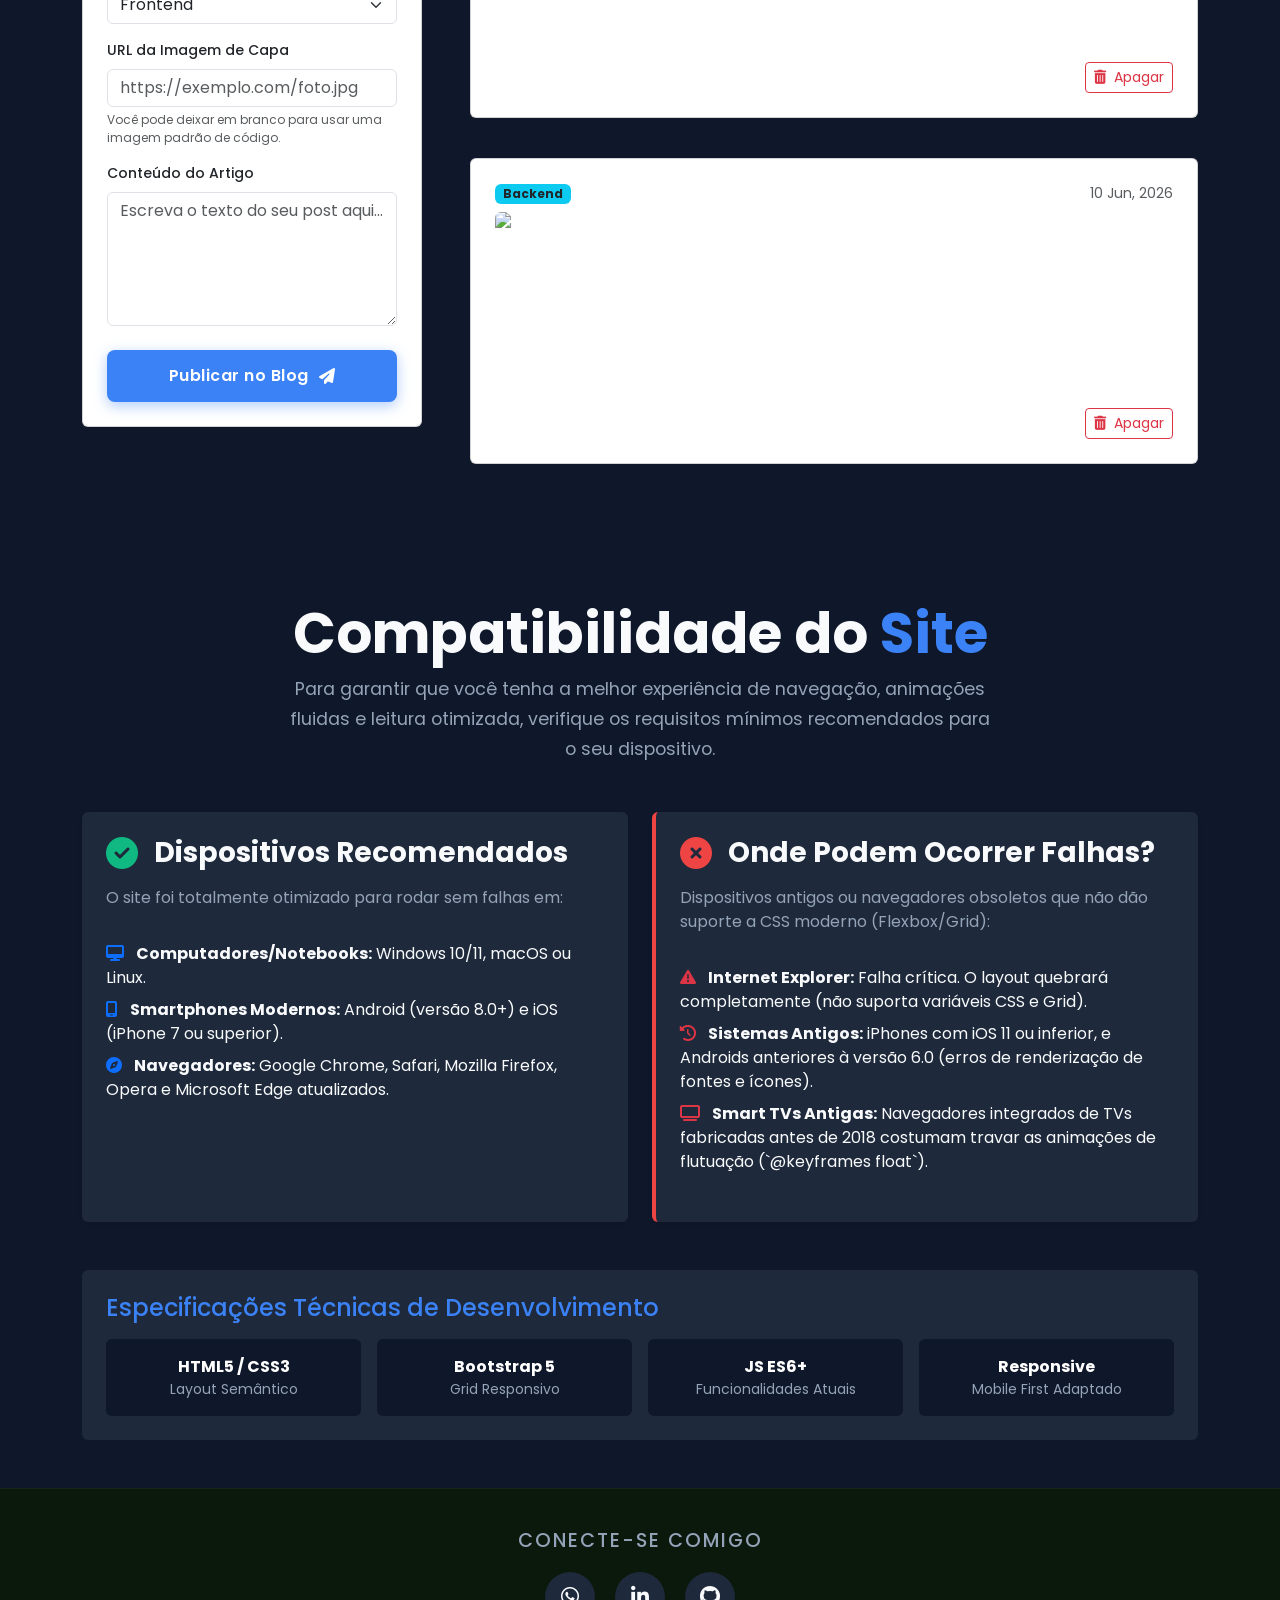
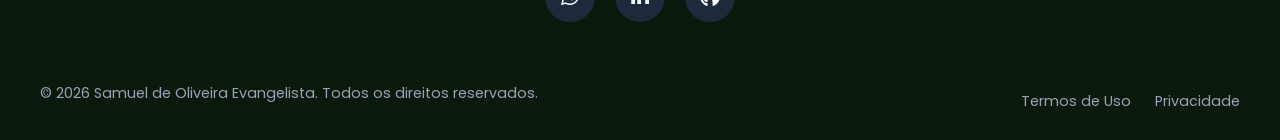
==== commit 2761655b: "atualizado" ====
--- a/index.html
+++ b/index.html
@@ -1,228 +1,566 @@
+retira bloco de notas desnecessario
+
 <!DOCTYPE html>
+
+<html lang="pt-br">
+
+<head>
+
+    <meta charset="UTF-8">
+
+    <meta name="viewport" content="width=device-width, initial-scale=1.0">
+
+    <title>Portfolio / Samuel de Oliveira</title>
+
+    <!-- CSS Local -->
+
+    <link rel="stylesheet" href="assets/css/estilo.css">
+
+    <!-- Font Awesome (Ícones) -->
+
+    <link rel="stylesheet" href="https://cdnjs.cloudflare.com/ajax/libs/font-awesome/6.5.1/css/all.min.css">
+
+    <!-- Google Fonts para uma tipografia mais profissional -->
+
+    <link href="https://fonts.googleapis.com/css2?family=Poppins:wght@300;400;600;700&display=swap" rel="stylesheet">
+
+</head>
+
+<body>
+
+
+
+    <header class="header">
+
+        <div class="interface-header">
+
+            <div class="logo-container">
+
+                <a href="index.html">
+
+                    <img src="assets/imagens/icones/logo.png" alt="canto-dev-logo" class="logo-img">
+
+                </a>
+
+            </div>
+
+            <nav class="main-menu">
+
+                <ul>
+
+                    <li><a href="index.html" class="active">Início</a></li>
+
+                    <li><a href="curriculo.html">Currículo</a></li>
+
+                    <li><a href="blog.html">Blog</a></li>
+
+                    <li><a href="projetos.html">Projetos</a></li>
+
+                    <li><a href="sobre.html">requisitos</a></li>
+
+                </ul>
+
+            </nav>
+
+        </div>
+
+    </header>
+
+
+
+    <main class="main-content">
+
+        <section class="topo-do-site">
+
+            <div class="txt-topo-site">
+
+                <h1>Bem-vindo(a)!<span class="ponto">.</span></h1>
+
+                <h2 class="subtitulo">Sou o Samuel de Oliveira</h2>
+
+                <p class="descricao">
+
+                    Programador Frontend focado em criar experiências digitais modernas, fluidas e eficientes.
+
+                    Aqui você encontra meus projetos, meu currículo e um blog onde compartilho meus aprendizados sobre tecnologia e desenvolvimento web.
+
+                </p>
+
+                <div class="btn-contato">
+
+                    <a href="contato.html" class="btn-primary">Entre em contato <i class="fa-solid fa-arrow-right"></i></a>
+
+                </div>
+
+            </div>
+
+
+
+            <div class="img-topo-site">
+
+                <!-- A imagem vai se adaptar ao círculo interativo do CSS -->
+
+                <div class="avatar-bg">
+
+                    <img src="assets/imagens/icones/Papel_timbrado_contabilidade_azul_escuro_simples-removebg-preview.png" alt="Ilustração Samuel de Oliveira">
+
+                </div>
+
+            </div>  
+
+        </section>
+
+    </main>
+
+
+
+
+
+<!DOCTYPE html>
+
 <html lang="pt-BR">
+
 <head>
+
     <meta charset="UTF-8">
+
     <meta name="viewport" content="width=device-width, initial-scale=1.0">
-    <title>Portfolio - Samuel de Oliveira</title>
+
+    <title>Blog ADS - Samuel de Oliveira</title>
+
+    <!-- Bootstrap para Grid e Estrutura -->
+
     <link href="https://cdn.jsdelivr.net/npm/bootstrap@5.3.2/dist/css/bootstrap.min.css" rel="stylesheet">
-    <link rel="stylesheet" href="https://cdnjs.cloudflare.com/ajax/libs/font-awesome/6.5.1/css/all.min.css">
-    <link href="https://fonts.googleapis.com/css2?family=Poppins:wght@300;400;500;600;700&display=swap" rel="stylesheet">
-    <link rel="stylesheet" href="assets/css/estilo.css">
+
+    <!-- FontAwesome para Ícones -->
+
+    <link rel="stylesheet" href="https://cdnjs.cloudflare.com/ajax/libs/font-awesome/6.4.2/css/all.min.css">
+
+    <!-- Google Fonts -->
+
+    <link href="https://fonts.googleapis.com/css2?family=Poppins:wght@400;500;600;700&display=swap" rel="stylesheet">
+
+    <!-- O seu CSS Otimizado -->
+
     <link rel="stylesheet" href="assets/css/estiloB.css">
+
+</head>
+
+ 
+
+
+
+   
+
+
+
+    <!-- CONTEÚDO PRINCIPAL -->
+
+    <main class="container my-5 pt-4">
+
+       
+
+        <!-- SEÇÃO DE DESTAQUE -->
+
+        <section class="mb-5">
+
+            <!-- CORRIGIDO: Removido style inline antigo, herda as cores do tema nativamente -->
+
+            <h2 class="fw-bold pb-2 mb-4 section-title-line">
+
+                <i class="fa-solid fa-star me-2 animate-glow"></i>Em Destaque
+
+            </h2>
+
+            <div class="row g-4">
+
+                <div class="col-md-12">
+
+                    <!-- CORRIGIDO: Classes do card unificadas -->
+
+                    <div class="card blog-card featured-card text-white">
+
+                        <div class="d-flex justify-content-between align-items-center mb-2">
+
+                            <span class="badge">Artigo Premium</span>
+
+                            <small class="text-muted">17 de Junho, 2026</small>
+
+                        </div>
+
+                        <h3 class="fw-bold my-2">O Futuro de ADS: Arquitetura de Software e Computação em Nuvem</h3>
+
+                        <p class="mb-3">
+
+                            A análise e desenvolvimento de sistemas mudou. Compreender como integrar microsserviços, gerenciar Docker containers e implantar soluções escaláveis na AWS ou Google Cloud virou pré-requisito indispensável para o desenvolvedor moderno.
+
+                        </p>
+
+                        <div class="d-flex align-items-center justify-content-between mt-2">
+
+                            <span class="small fw-semibold">Por: Samuel de Oliveira</span>
+
+                            <a href="#" class="read-more">Ler Mais</a>
+
+                        </div>
+
+                    </div>
+
+                </div>
+
+            </div>
+
+        </section>
+
+
+
+        <!-- GRID PRINCIPAL (FORMULÁRIO + FEED) -->
+
+        <div class="row g-5">
+
+           
+
+            <!-- LATERAL: FORMULÁRIO DE NOVA PUBLICAÇÃO -->
+
+            <div class="col-lg-4">
+
+                <!-- CORRIGIDO: Removido background fixo inline, herda var(--bg-card) do CSS -->
+
+                <div class="card blog-card p-4 sticky-top" style="top: 110px; z-index: 10;">
+
+                    <h4 class="fw-bold mb-3">
+
+                        <i class="fa-solid fa-pen-to-square me-2"></i>Nova Publicação
+
+                    </h4>
+
+                    <p class="small text-muted mb-4">Adicione novos artigos sobre programação e ADS diretamente no seu feed.</p>
+
+                   
+
+                    <form id="form-novo-post">
+
+                        <div class="mb-3">
+
+                            <label class="form-label small fw-medium">Título do Artigo</label>
+
+                            <input type="text" id="post-titulo" class="form-control" placeholder="Ex: Dominando as Promises no JS" required>
+
+                        </div>
+
+                        <div class="mb-3">
+
+                            <label class="form-label small fw-medium">Categoria / Tag</label>
+
+                            <select id="post-categoria" class="form-select" required>
+
+                                <option value="Frontend">Frontend</option>
+
+                                <option value="Backend">Backend</option>
+
+                                <option value="ADS / Engenharia">ADS / Engenharia</option>
+
+                                <option value="Banco de Dados">Banco de Dados</option>
+
+                            </select>
+
+                        </div>
+
+                        <div class="mb-3">
+
+                            <label class="form-label small fw-medium">URL da Imagem de Capa</label>
+
+                            <input type="url" id="post-imagem" class="form-control" placeholder="https://exemplo.com/foto.jpg">
+
+                            <div class="form-text text-muted" style="font-size: 0.75rem;">Você pode deixar em branco para usar uma imagem padrão de código.</div>
+
+                        </div>
+
+                        <div class="mb-4">
+
+                            <label class="form-label small fw-medium">Conteúdo do Artigo</label>
+
+                            <textarea id="post-conteudo" rows="5" class="form-control" placeholder="Escreva o texto do seu post aqui..." required></textarea>
+
+                        </div>
+
+                        <!-- CORRIGIDO: Botão agora utiliza a classe global btn-primary definida no CSS -->
+
+                        <button type="submit" class="btn-primary w-100">
+
+                            Publicar no Blog <i class="fa-solid fa-paper-plane"></i>
+
+                        </button>
+
+                    </form>
+
+                </div>
+
+            </div>
+
+
+
+            <!-- ÁREA DOS ARTIGOS RECENTES -->
+
+            <div class="col-lg-8">
+
+                <h2 class="fw-bold pb-2 mb-4 section-title-line">
+
+                    <i class="fa-solid fa-newspaper me-2"></i>Artigos Recentes
+
+                </h2>
+
+               
+
+                <!-- O app.js vai injetar os cards aqui dentro. Certifique-se de que o JS use a classe .blog-card para a estilização correta -->
+
+                <div id="feed-artigos" class="row row-cols-1 g-4">
+
+                    <!-- Cards dinâmicos inseridos via JavaScript -->
+
+                </div>
+
+            </div>
+
+
+
+        </div>
+
+    </main>
+
+   
+
+    <script src="assets/js/app.js"></script>
+
+ <!DOCTYPE html>
+
+<html lang="pt-BR">
+
+<head>
+
+    <meta charset="UTF-8">
+
+    <meta name="viewport" content="width=device-width, initial-scale=1.0">
+
+    <title>Requisitos do Sistema - Canto Dev</title>
+
+    <link href="https://cdn.jsdelivr.net/npm/bootstrap@5.3.2/dist/css/bootstrap.min.css" rel="stylesheet">
+
+    <link rel="stylesheet" href="https://cdnjs.cloudflare.com/ajax/libs/font-awesome/6.4.2/css/all.min.css">
+
+    <link href="https://fonts.googleapis.com/css2?family=Poppins:wght@400;500;600;700&display=swap" rel="stylesheet">
+
     <link rel="stylesheet" href="assets/css/estiloC.css">
+
 </head>
+
 <body>
 
-    <header class="header">
-        <div class="interface-header">
-            <div class="logo-container">
-                <a href="index.html">
-                    <img src="assets/imagens/icones/logo.png" alt="canto-dev-logo" class="logo-img">
-                </a>
-            </div>
-            <nav class="main-menu">
-                <ul>
-                    <li><a href="index.html" class="active">Início</a></li>
-                    <li><a href="curriculo.html">Currículo</a></li>
-                    <li><a href="blog.html">Blog</a></li>
-                    <li><a href="projetos.html">Projetos</a></li>
-                    <li><a href="sobre.html">Requisitos</a></li>
-                </ul>
-            </nav>
-        </div>
-    </header>
-
-    <main class="main-content">
-        <section class="topo-do-site container my-5"> 
-            <div class="row align-items-center">
-                <div class="col-md-7 txt-topo-site">
-                    <h1>Bem-vindo(a)!<span class="ponto">.</span></h1>
-                    <h2 class="subtitulo">Sou o Samuel de Oliveira</h2>
-                    <p class="descricao">
-                        Programador Frontend focado em criar experiências digitais modernas, fluidas e eficientes. 
-                        Aqui você encontra meus projetos, meu currículo e um blog onde compartilho meus aprendizados sobre tecnologia e desenvolvimento web.
-                    </p>
-                    <div class="btn-contato mt-3">
-                        <a href="contato.html" class="btn-primary">Entre em contato <i class="fa-solid fa-arrow-right"></i></a>
+
+
+     
+
+    <main class="container my-5 pt-4 flex-grow-1">
+
+       
+
+        <div class="text-center mb-5">
+
+            <h1 class="poppins-bold display-4" style="color: var(--text-main);">Compatibilidade do <span style="color: var(--primary-color);">Site</span></h1>
+
+            <p class="descricao mx-auto" style="max-width: 700px;">
+
+                Para garantir que você tenha a melhor experiência de navegação, animações fluidas e leitura otimizada, verifique os requisitos mínimos recomendados para o seu dispositivo.
+
+            </p>
+
+        </div>
+
+
+
+        <div class="row g-4">
+
+           
+
+            <div class="col-md-6">
+
+                <div class="card border-0 h-100 p-4 shadow-sm" style="background-color: var(--bg-cards);">
+
+                    <div class="d-flex align-items-center mb-3">
+
+                        <i class="fa-solid fa-circle-check fa-2x me-3" style="color: var(--accent-color);"></i>
+
+                        <h3 class="poppins-bold m-0" style="color: var(--text-main);">Dispositivos Recomendados</h3>
+
                     </div>
-                </div>
-                <div class="col-md-5 img-topo-site text-center">
-                    <div class="avatar-bg mx-auto">
-                        <img src="assets/imagens/icones/Papel_timbrado_contabilidade_azul_escuro_simples-removebg-preview.png" alt="Ilustração Samuel de Oliveira" class="img-fluid">
+
+                    <p style="color: var(--text-muted);">O site foi totalmente otimizado para rodar sem falhas em:</p>
+
+                    <ul class="list-unstyled mt-3" style="color: var(--text-main);">
+
+                        <li class="mb-2"><i class="fa-solid fa-desktop me-2 text-primary"></i> <strong>Computadores/Notebooks:</strong> Windows 10/11, macOS ou Linux.</li>
+
+                        <li class="mb-2"><i class="fa-solid fa-mobile-screen me-2 text-primary"></i> <strong>Smartphones Modernos:</strong> Android (versão 8.0+) e iOS (iPhone 7 ou superior).</li>
+
+                        <li class="mb-2"><i class="fa-solid fa-compass me-2 text-primary"></i> <strong>Navegadores:</strong> Google Chrome, Safari, Mozilla Firefox, Opera e Microsoft Edge atualizados.</li>
+
+                    </ul>
+
+                </div>
+
+            </div>
+
+
+
+            <div class="col-md-6">
+
+                <div class="card border-0 h-100 p-4 shadow-sm" style="background-color: var(--bg-cards); border-left: 4px solid #ef4444 !important;">
+
+                    <div class="d-flex align-items-center mb-3">
+
+                        <i class="fa-solid fa-circle-xmark fa-2x me-3" style="color: #ef4444;"></i>
+
+                        <h3 class="poppins-bold m-0" style="color: var(--text-main);">Onde Podem Ocorrer Falhas?</h3>
+
                     </div>
-                </div>
-            </div>
-        </section>
-
-        <section class="container my-5">
-            <h2 class="fw-bold pb-2 mb-4 section-title-line">
-                <i class="fa-solid fa-star me-2 animate-glow"></i>Em Destaque
-            </h2>
-            <div class="row g-4">
-                <div class="col-12">
-                    <div class="card blog-card featured-card text-white p-4">
-                        <div class="d-flex justify-content-between align-items-center mb-2">
-                            <span class="badge bg-primary">Artigo Premium</span>
-                            <small class="text-muted">17 de Junho, 2026</small>
-                        </div>
-                        <h3 class="fw-bold my-2">O Futuro de ADS: Arquitetura de Software e Computação em Nuvem</h3>
-                        <p class="mb-3">
-                            A análise e desenvolvimento de sistemas mudou. Compreender como integrar microsserviços, gerenciar Docker containers e implantar soluções escaláveis na AWS ou Google Cloud virou pré-requisito indispensável para o desenvolvedor moderno.
-                        </p>
-                        <div class="d-flex align-items-center justify-content-between mt-2">
-                            <span class="small fw-semibold">Por: Samuel de Oliveira</span>
-                            <a href="#" class="read-more">Ler Mais</a>
-                        </div>
+
+                    <p style="color: var(--text-muted);">Dispositivos antigos ou navegadores obsoletos que não dão suporte a CSS moderno (Flexbox/Grid):</p>
+
+                    <ul class="list-unstyled mt-3" style="color: var(--text-main);">
+
+                        <li class="mb-2"><i class="fa-solid fa-triangle-exclamation me-2 text-danger"></i> <strong>Internet Explorer:</strong> Falha crítica. O layout quebrará completamente (não suporta variáveis CSS e Grid).</li>
+
+                        <li class="mb-2"><i class="fa-solid fa-clock-rotate-left me-2 text-danger"></i> <strong>Sistemas Antigos:</strong> iPhones com iOS 11 ou inferior, e Androids anteriores à versão 6.0 (erros de renderização de fontes e ícones).</li>
+
+                        <li class="mb-2"><i class="fa-solid fa-tv me-2 text-danger"></i> <strong>Smart TVs Antigas:</strong> Navegadores integrados de TVs fabricadas antes de 2018 costumam travar as animações de flutuação (`@keyframes float`).</li>
+
+                    </ul>
+
+                </div>
+
+            </div>
+
+
+
+        </div>
+
+
+
+        <div class="row mt-5">
+
+            <div class="col-12">
+
+                <div class="card border-0 p-4" style="background-color: var(--bg-cards);">
+
+                    <h4 class="poppins-medium mb-3" style="color: var(--primary-color);">Especificações Técnicas de Desenvolvimento</h4>
+
+                    <div class="row text-center g-3">
+
+                        <div class="col-6 col-sm-3">
+
+                            <div class="p-3 rounded" style="background-color: var(--bg-color);">
+
+                                <span class="d-block text-white fw-bold">HTML5 / CSS3</span>
+
+                                <small style="color: var(--text-muted);">Layout Semântico</small>
+
+                            </div>
+
+                        </div>
+
+                        <div class="col-6 col-sm-3">
+
+                            <div class="p-3 rounded" style="background-color: var(--bg-color);">
+
+                                <span class="d-block text-white fw-bold">Bootstrap 5</span>
+
+                                <small style="color: var(--text-muted);">Grid Responsivo</small>
+
+                            </div>
+
+                        </div>
+
+                        <div class="col-6 col-sm-3">
+
+                            <div class="p-3 rounded" style="background-color: var(--bg-color);">
+
+                                <span class="d-block text-white fw-bold">JS ES6+</span>
+
+                                <small style="color: var(--text-muted);">Funcionalidades Atuais</small>
+
+                            </div>
+
+                        </div>
+
+                        <div class="col-6 col-sm-3">
+
+                            <div class="p-3 rounded" style="background-color: var(--bg-color);">
+
+                                <span class="d-block text-white fw-bold">Responsive</span>
+
+                                <small style="color: var(--text-muted);">Mobile First Adaptado</small>
+
+                            </div>
+
+                        </div>
+
                     </div>
-                </div>
-            </div>
-        </section>
-
-        <section class="container my-5">
-            <div class="row g-5">
-                <div class="col-lg-4">
-                    <div class="card blog-card p-4 sticky-top" style="top: 110px; z-index: 10;">
-                        <h4 class="fw-bold mb-3">
-                            <i class="fa-solid fa-pen-to-square me-2"></i>Nova Publicação
-                        </h4>
-                        <p class="small text-muted mb-4">Adicione novos artigos sobre programação e ADS diretamente no seu feed.</p>
-                        
-                        <form id="form-novo-post">
-                            <div class="mb-3">
-                                <label class="form-label small fw-medium">Título do Artigo</label>
-                                <input type="text" id="post-titulo" class="form-control" placeholder="Ex: Dominando as Promises no JS" required>
-                            </div>
-                            <div class="mb-3">
-                                <label class="form-label small fw-medium">Categoria / Tag</label>
-                                <select id="post-categoria" class="form-select" required>
-                                    <option value="Frontend">Frontend</option>
-                                    <option value="Backend">Backend</option>
-                                    <option value="ADS / Engenharia">ADS / Engenharia</option>
-                                    <option value="Banco de Dados">Banco de Dados</option>
-                                </select>
-                            </div>
-                            <div class="mb-3">
-                                <label class="form-label small fw-medium">URL da Imagem de Capa</label>
-                                <input type="url" id="post-imagem" class="form-control" placeholder="https://exemplo.com/foto.jpg">
-                                <div class="form-text text-muted" style="font-size: 0.75rem;">Você pode deixar em branco para usar uma imagem padrão de código.</div>
-                            </div>
-                            <div class="mb-4">
-                                <label class="form-label small fw-medium">Conteúdo do Artigo</label>
-                                <textarea id="post-conteudo" rows="5" class="form-control" placeholder="Escreva o texto do seu post aqui..." required></textarea>
-                            </div>
-                            <button type="submit" class="btn-primary w-100">
-                                Publicar no Blog <i class="fa-solid fa-paper-plane"></i>
-                            </button>
-                        </form>
-                    </div>
-                </div>
-
-                <div class="col-lg-8">
-                    <h2 class="fw-bold pb-2 mb-4 section-title-line">
-                        <i class="fa-solid fa-newspaper me-2"></i>Artigos Recentes
-                    </h2>
-                    <div id="feed-artigos" class="row row-cols-1 g-4">
-                    </div>
-                </div>
-            </div>
-        </section>
-
-        <section class="container my-5 pt-4 flex-grow-1">
-            <div class="text-center mb-5">
-                <h1 class="poppins-bold display-4" style="color: var(--text-main);">Compatibilidade do <span style="color: var(--primary-color);">Site</span></h1>
-                <p class="descricao mx-auto" style="max-width: 700px;">
-                    Para garantir que você tenha a melhor experiência de navegação, animações fluidas e leitura otimizada, verifique os requisitos mínimos recomendados para o seu dispositivo.
-                </p>
-            </div>
-
-            <div class="row g-4">
-                <div class="col-md-6">
-                    <div class="card border-0 h-100 p-4 shadow-sm" style="background-color: var(--bg-cards);">
-                        <div class="d-flex align-items-center mb-3">
-                            <i class="fa-solid fa-circle-check fa-2x me-3" style="color: var(--accent-color);"></i>
-                            <h3 class="poppins-bold m-0" style="color: var(--text-main);">Dispositivos Recomendados</h3>
-                        </div>
-                        <p style="color: var(--text-muted);">O site foi totalmente otimizado para rodar sem falhas em:</p>
-                        <ul class="list-unstyled mt-3" style="color: var(--text-main);">
-                            <li class="mb-2"><i class="fa-solid fa-desktop me-2 text-primary"></i> <strong>Computadores/Notebooks:</strong> Windows 10/11, macOS ou Linux.</li>
-                            <li class="mb-2"><i class="fa-solid fa-mobile-screen me-2 text-primary"></i> <strong>Smartphones Modernos:</strong> Android (versão 8.0+) e iOS (iPhone 7 ou superior).</li>
-                            <li class="mb-2"><i class="fa-solid fa-compass me-2 text-primary"></i> <strong>Navegadores:</strong> Google Chrome, Safari, Mozilla Firefox, Opera e Microsoft Edge atualizados.</li>
-                        </ul>
-                    </div>
-                </div>
-
-                <div class="col-md-6">
-                    <div class="card border-0 h-100 p-4 shadow-sm" style="background-color: var(--bg-cards); border-left: 4px solid #ef4444 !important;">
-                        <div class="d-flex align-items-center mb-3">
-                            <i class="fa-solid fa-circle-xmark fa-2x me-3" style="color: #ef4444;"></i>
-                            <h3 class="poppins-bold m-0" style="color: var(--text-main);">Onde Podem Ocorrer Falhas?</h3>
-                        </div>
-                        <p style="color: var(--text-muted);">Dispositivos antigos ou navegadores obsoletos que não dão suporte a CSS moderno (Flexbox/Grid):</p>
-                        <ul class="list-unstyled mt-3" style="color: var(--text-main);">
-                            <li class="mb-2"><i class="fa-solid fa-triangle-exclamation me-2 text-danger"></i> <strong>Internet Explorer:</strong> Falha crítica. O layout quebrará completamente (não suporta variáveis CSS e Grid).</li>
-                            <li class="mb-2"><i class="fa-solid fa-clock-rotate-left me-2 text-danger"></i> <strong>Sistemas Antigos:</strong> iPhones com iOS 11 ou inferior, e Androids anteriores à versão 6.0 (erros de renderização de fontes e ícones).</li>
-                            <li class="mb-2"><i class="fa-solid fa-tv me-2 text-danger"></i> <strong>Smart TVs Antigas:</strong> Navegadores integrados de TVs fabricadas antes de 2018 costumam travar as animações de flutuação (`@keyframes float`).</li>
-                        </ul>
-                    </div>
-                </div>
-            </div>
-
-            <div class="row mt-5">
-                <div class="col-12">
-                    <div class="card border-0 p-4" style="background-color: var(--bg-cards);">
-                        <h4 class="poppins-medium mb-3" style="color: var(--primary-color);">Especificações Técnicas de Desenvolvimento</h4>
-                        <div class="row text-center g-3">
-                            <div class="col-6 col-sm-3">
-                                <div class="p-3 rounded" style="background-color: var(--bg-color);">
-                                    <span class="d-block text-white fw-bold">HTML5 / CSS3</span>
-                                    <small style="color: var(--text-muted);">Layout Semântico</small>
-                                </div>
-                            </div>
-                            <div class="col-6 col-sm-3">
-                                <div class="p-3 rounded" style="background-color: var(--bg-color);">
-                                    <span class="d-block text-white fw-bold">Bootstrap 5</span>
-                                    <small style="color: var(--text-muted);">Grid Responsivo</small>
-                                </div>
-                            </div>
-                            <div class="col-6 col-sm-3">
-                                <div class="p-3 rounded" style="background-color: var(--bg-color);">
-                                    <span class="d-block text-white fw-bold">JS ES6+</span>
-                                    <small style="color: var(--text-muted);">Funcionalidades Atuais</small>
-                                </div>
-                            </div>
-                            <div class="col-6 col-sm-3">
-                                <div class="p-3 rounded" style="background-color: var(--bg-color);">
-                                    <span class="d-block text-white fw-bold">Responsive</span>
-                                    <small style="color: var(--text-muted);">Mobile First Adaptado</small>
-                                </div>
-                            </div>
-                        </div>
-                    </div>
-                </div>
-            </div>
-        </section>
+
+                </div>
+
+            </div>
+
+        </div>
+
+
+
     </main>
 
+
+
     <footer class="pagina-footer">
-        <div class="social-section text-center my-4">
+
+        <div class="social-section">
+
             <h3>Conecte-se Comigo</h3>
+
             <div class="social-buttons">
+
                 <a href="#" class="btn-social whatsapp"><i class="fa-brands fa-whatsapp"></i></a>
+
                 <a href="#" class="btn-social linkedin"><i class="fa-brands fa-linkedin-in"></i></a>
+
                 <a href="#" class="btn-social github"><i class="fa-brands fa-github"></i></a>
-            </div>
-        </div>
+
+            </div>
+
+        </div>
+
         <hr class="footer-line">
-        <div class="legal-section container d-flex justify-content-between align-items-center flex-wrap">
+
+        <div class="legal-section">
+
             <p>&copy; 2026 Samuel de Oliveira Evangelista. Todos os direitos reservados.</p>
+
             <div class="legal-links">
-                <a href="sobre.html" class="me-3">Termos de Uso</a>
+
+                <a href="sobre.html">Termos de Uso</a>
+
                 <a href="sobre.html">Privacidade</a>
-            </div>
-        </div>
+
+            </div>
+
+        </div>
+
     </footer>
 
+
+
     <script src="https://cdn.jsdelivr.net/npm/bootstrap@5.3.2/dist/js/bootstrap.bundle.min.js"></script>
-    <script src="assets/js/app.js"></script> 
+
 </body>
-</html>+
+</html>
+
+  
+
--- a/assets/css/estilo.css
+++ b/assets/css/estilo.css
@@ -4,7 +4,7 @@
     --primary-color: #3b82f6;  
     --accent-color: #10b981;   
     --danger-color: #ef4444;   
-    --text-main: #f8fafc;      
+    --text-main: #4981ba;      
     --text-muted: #94a3b8;     
     --transition: all 0.3s ease;
 }
@@ -35,6 +35,9 @@
     width: 100%;
 }
 
+/* ==========================================================================
+   HEADER & NAVBAR (Ajustado com suporte completo ao Bootstrap Mobile)
+   ========================================================================== */
 .header {
     background-color: rgba(15, 23, 42, 0.9);
     backdrop-filter: blur(10px);
@@ -43,7 +46,7 @@
     top: 0;
     z-index: 1000;
     border-bottom: 1px solid rgba(255, 255, 255, 0.05);
-    padding: 20px;
+    padding: 12px 20px; /* Reduzido levemente para mobile */
 }
 
 .interface-header {
@@ -52,10 +55,11 @@
     align-items: center;
     max-width: 1200px;
     margin: 0 auto;
+    width: 100%;
 }
 
 .logo-img {
-    height: 40px;
+    height: 38px;
     width: auto;
     transition: var(--transition);
 }
@@ -64,112 +68,132 @@
     transform: scale(1.05);
 }
 
+/* Estrutura padrão de Menu */
 .main-menu ul {
     display: flex;
     list-style: none;
     gap: 30px;
-}
-
-.main-menu ul li a {
-    color: var(--text-muted);
+    margin-bottom: 0;
+    padding-left: 0;
+}
+
+.main-menu ul li a,
+.main-menu .nav-link {
+    color: var(--text-muted) !important;
     text-decoration: none;
     font-weight: 500;
     font-size: 1rem;
-    transition: var(--transition);
-    padding: 5px 0;
+    padding: 8px 0;
     position: relative;
+    transition: var(--transition);
 }
 
 .main-menu ul li a:hover,
-.main-menu ul li a.active {
+.main-menu ul li a.active,
+.main-menu .nav-link.active,
+.main-menu .nav-link:hover {
+    color: var(--primary-color) !important;
+}
+
+/* Efeito de linha nos links (Apenas Desktop) */
+@media (min-width: 992px) {
+    .main-menu ul li a::after,
+    .main-menu .nav-link::after {
+        content: '';
+        position: absolute;
+        width: 0;
+        height: 2px;
+        bottom: 0;
+        left: 0;
+        background-color: var(--primary-color);
+        transition: var(--transition);
+    }
+
+    .main-menu ul li a:hover::after,
+    .main-menu ul li a.active::after,
+    .main-menu .nav-link:hover::after,
+    .main-menu .nav-link.active::after {
+        width: 100%;
+    }
+}
+
+/* Botão sanduíche customizado para combinar com o tema */
+.navbar-toggler {
+    border: none;
+    padding: 6px;
+}
+.navbar-toggler:focus {
+    box-shadow: none;
+}
+
+/* ==========================================================================
+   CONTEÚDO PRINCIPAL & ELEMENTOS
+   ========================================================================== */
+.main-content {
+    flex: 1;
+    padding: 40px 15px; /* Mais anatômico para telas estreitas */
+}
+
+.container-requisitos {
+    display: flex;
+    flex-direction: column;
+    gap: 40px;
+}
+
+.txt-topo-site h1 {
+    font-size: 3.2rem;
+    font-weight: 700;
+    line-height: 1.2;
+    margin-bottom: 12px;
+    color: var(--text-main);
+}
+
+.txt-topo-site h1 .ponto {
     color: var(--primary-color);
 }
 
-.main-menu ul li a::after {
-    content: '';
-    position: absolute;
-    width: 0;
-    height: 2px;
-    bottom: 0;
-    left: 0;
-    background-color: var(--primary-color);
-    transition: var(--transition);
-}
-
-.main-menu ul li a:hover::after,
-.main-menu ul li a.active::after {
-    width: 100%;
-}
-
-.btn-primary-link {
-    text-decoration: none;
-}
-
-.btn-contato button {
+.subtitulo {
+    font-size: 1.5rem;
+    color: var(--accent-color);
+    margin-bottom: 20px;
+    font-weight: 600;
+}
+
+.descricao {
+    color: var(--text-muted);
+    font-size: 1.05rem;
+    line-height: 1.7;
+    max-width: 750px;
+    margin: 0 auto;
+}
+
+/* Botão de Contato Otimizado para o Polegar */
+.btn-contato button, .btn-primary {
     display: inline-flex;
     align-items: center;
     justify-content: center;
     background-color: var(--primary-color);
     color: #fff;
-    padding: 12px 28px;
+    padding: 14px 32px; /* Área de toque aumentada */
     border: 0;
     border-radius: 8px;
     font-weight: 600;
     font-size: 1rem;
+    text-decoration: none;
     letter-spacing: 0.5px;
     transition: var(--transition);
     box-shadow: 0 4px 14px rgba(59, 130, 246, 0.4);
     cursor: pointer;
 }
 
-.btn-contato button:hover {
+.btn-contato button:hover, .btn-primary:hover {
     background-color: #2563eb;
-    transform: translateY(-3px);
-    box-shadow: 0 6px 20px rgba(0, 0, 0, 0.4);
-}
-
-.main-content {
-    flex: 1;
-    padding: 60px 20px;
-}
-
-.container-requisitos {
-    display: flex;
-    flex-direction: column;
-    gap: 45px;
-}
-
-.txt-topo-site.centralizado {
-    text-align: center;
-}
-
-.txt-topo-site h1 {
-    font-size: 3.5rem;
-    font-weight: 700;
-    line-height: 1.2;
-    margin-bottom: 10px;
-    color: var(--text-main);
-}
-
-.txt-topo-site h1 .ponto {
-    color: var(--primary-color);
-}
-
-.subtitulo {
-    font-size: 1.6rem;
-    color: var(--accent-color);
-    margin-bottom: 20px;
-    font-weight: 600;
-}
-
-.descricao {
-    color: var(--text-muted);
-    font-size: 1.1rem;
-    line-height: 1.7;
-    max-width: 750px;
-    margin: 0 auto;
-}
-
+    transform: translateY(-2px);
+    box-shadow: 0 6px 20px rgba(59, 130, 246, 0.6);
+    color: #fff;
+}
+
+/* Cards de Requisitos */
 .grid-cards-requisitos {
     display: grid;
     grid-template-columns: 1fr 1fr;
@@ -188,13 +212,8 @@
     transform: translateY(-5px);
 }
 
-.card-sucesso {
-    border-top: 4px solid var(--accent-color);
-}
-
-.card-falha {
-    border-top: 4px solid var(--danger-color);
-}
+.card-sucesso { border-top: 4px solid var(--accent-color); }
+.card-falha { border-top: 4px solid var(--danger-color); }
 
 .card-header-status {
     display: flex;
@@ -204,14 +223,12 @@
 }
 
 .card-header-status h3 {
-    font-size: 1.4rem;
-    color: var(--text-main);
-}
-
-.icone-status {
-    font-size: 1.8rem;
-}
-
+    font-size: 1.35rem;
+    color: var(--text-main);
+    margin-bottom: 0;
+}
+
+.icone-status { font-size: 1.8rem; }
 .icone-status.verde { color: var(--accent-color); }
 .icone-status.vermelho { color: var(--danger-color); }
 
@@ -219,7 +236,7 @@
     color: var(--text-muted);
     font-size: 0.95rem;
     margin-bottom: 20px;
-    line-height: 1.5;
+    line-height: 1.6;
 }
 
 .lista-requisitos {
@@ -227,6 +244,7 @@
     display: flex;
     flex-direction: column;
     gap: 18px;
+    padding-left: 0;
 }
 
 .lista-requisitos li {
@@ -243,17 +261,7 @@
     margin-top: 3px;
 }
 
-.img-topo-site {
-    display: flex;
-    justify-content: center;
-    align-items: center;
-    width: 100px;
-    height: 120px;
-}
-
-.text-primary { color: var(--primary-color) !important; }
-.text-danger { color: var(--danger-color) !important; }
-
+/* Especificações Técnicas */
 .card-tecnico {
     background-color: var(--bg-cards);
     padding: 30px;
@@ -294,6 +302,12 @@
     font-size: 0.75rem;
 }
 
+.text-primary { color: var(--primary-color) !important; }
+.text-danger { color: var(--danger-color) !important; }
+
+/* ==========================================================================
+   FOOTER (Rodapé)
+   ========================================================================== */
 .pagina-footer {
     background-color: #0b1329; 
     padding: 40px 20px 20px 20px;
@@ -307,7 +321,7 @@
 }
 
 .social-section h3 {
-    font-size: 1rem;
+    font-size: 0.9rem;
     text-transform: uppercase;
     letter-spacing: 2px;
     color: var(--text-muted);
@@ -324,8 +338,8 @@
     display: flex;
     align-items: center;
     justify-content: center;
-    width: 50px;
-    height: 50px;
+    width: 48px; /* Otimizado para toque mobile mínimo de 48px */
+    height: 48px;
     background-color: var(--bg-cards);
     color: var(--text-main);
     border-radius: 50%;
@@ -339,7 +353,7 @@
 .btn-social.github:hover { background-color: #333; color: #fff; }
 
 .btn-social:hover {
-    transform: translateY(-5px);
+    transform: translateY(-4px);
     box-shadow: 0 5px 15px rgba(0, 0, 0, 0.3);
 }
 
@@ -371,37 +385,63 @@
     color: var(--primary-color);
 }
 
+/* ==========================================================================
+   MEDIA QUERIES (Responsividade & Correções Mobile-First)
+   ========================================================================== */
+
+/* Telas Médias (Tablets e Notebooks pequenos) */
 @media (max-width: 992px) {
     .txt-topo-site h1 {
-        font-size: 2.8rem; 
+        font-size: 2.6rem; 
     }
     .subtitulo { 
-        font-size: 1.4rem;
+        font-size: 1.35rem;
+    }
+    .main-content {
+        padding: 40px 20px;
     }
     .grid-tecnico-badges {
         grid-template-columns: repeat(2, 1fr);
-    }
-}
-
+        gap: 15px;
+    }
+    
+    /* Configuração adaptativa do menu Bootstrap */
+    .main-menu ul {
+        flex-direction: column;
+        width: 100%;
+        gap: 10px;
+        padding: 20px 0 10px 0;
+        text-align: center;
+    }
+    .main-menu ul li a {
+        display: block;
+        width: 100%;
+        padding: 10px 0;
+    }
+}
+
+/* Telas Pequenas (Smartphones) */
 @media (max-width: 768px) {
-    .interface-header {
-        flex-direction: column;
-        gap: 15px;
-    }
-
-    .main-menu ul {
-        gap: 15px;
-        flex-wrap: wrap;
-        justify-content: center;
+    .txt-topo-site h1 {
+        font-size: 2.1rem; /* Evita que o título quebre a largura da viewport */
+    }
+    
+    .btn-contato, .btn-contato button, .btn-primary {
+        width: 100%; /* Botões ocupam largura total no celular para cliques firmes */
     }
 
     .grid-cards-requisitos {
-        grid-template-columns: 1fr; 
+        grid-template-columns: 1fr; /* Empilha os cards verticalmente */
         gap: 20px;
     }
 
     .card-requisito {
-        padding: 25px;
+        padding: 22px 20px; /* Reduz margens internas inúteis no mobile */
+    }
+    
+    .grid-tecnico-badges {
+        grid-template-columns: 1fr; /* Badges empilhados em uma única coluna legível */
+        gap: 12px;
     }
 
     .legal-section {
@@ -412,5 +452,18 @@
     
     .legal-links a {
         margin: 0 10px;
+        display: inline-block;
+    }
+}
+
+/* Smartphones muito pequenos (como iPhone SE antigo) */
+@media (max-width: 380px) {
+    .txt-topo-site h1 {
+        font-size: 1.8rem;
+    }
+    .card-header-status {
+        flex-direction: column;
+        align-items: flex-start;
+        gap: 8px;
     }
 }
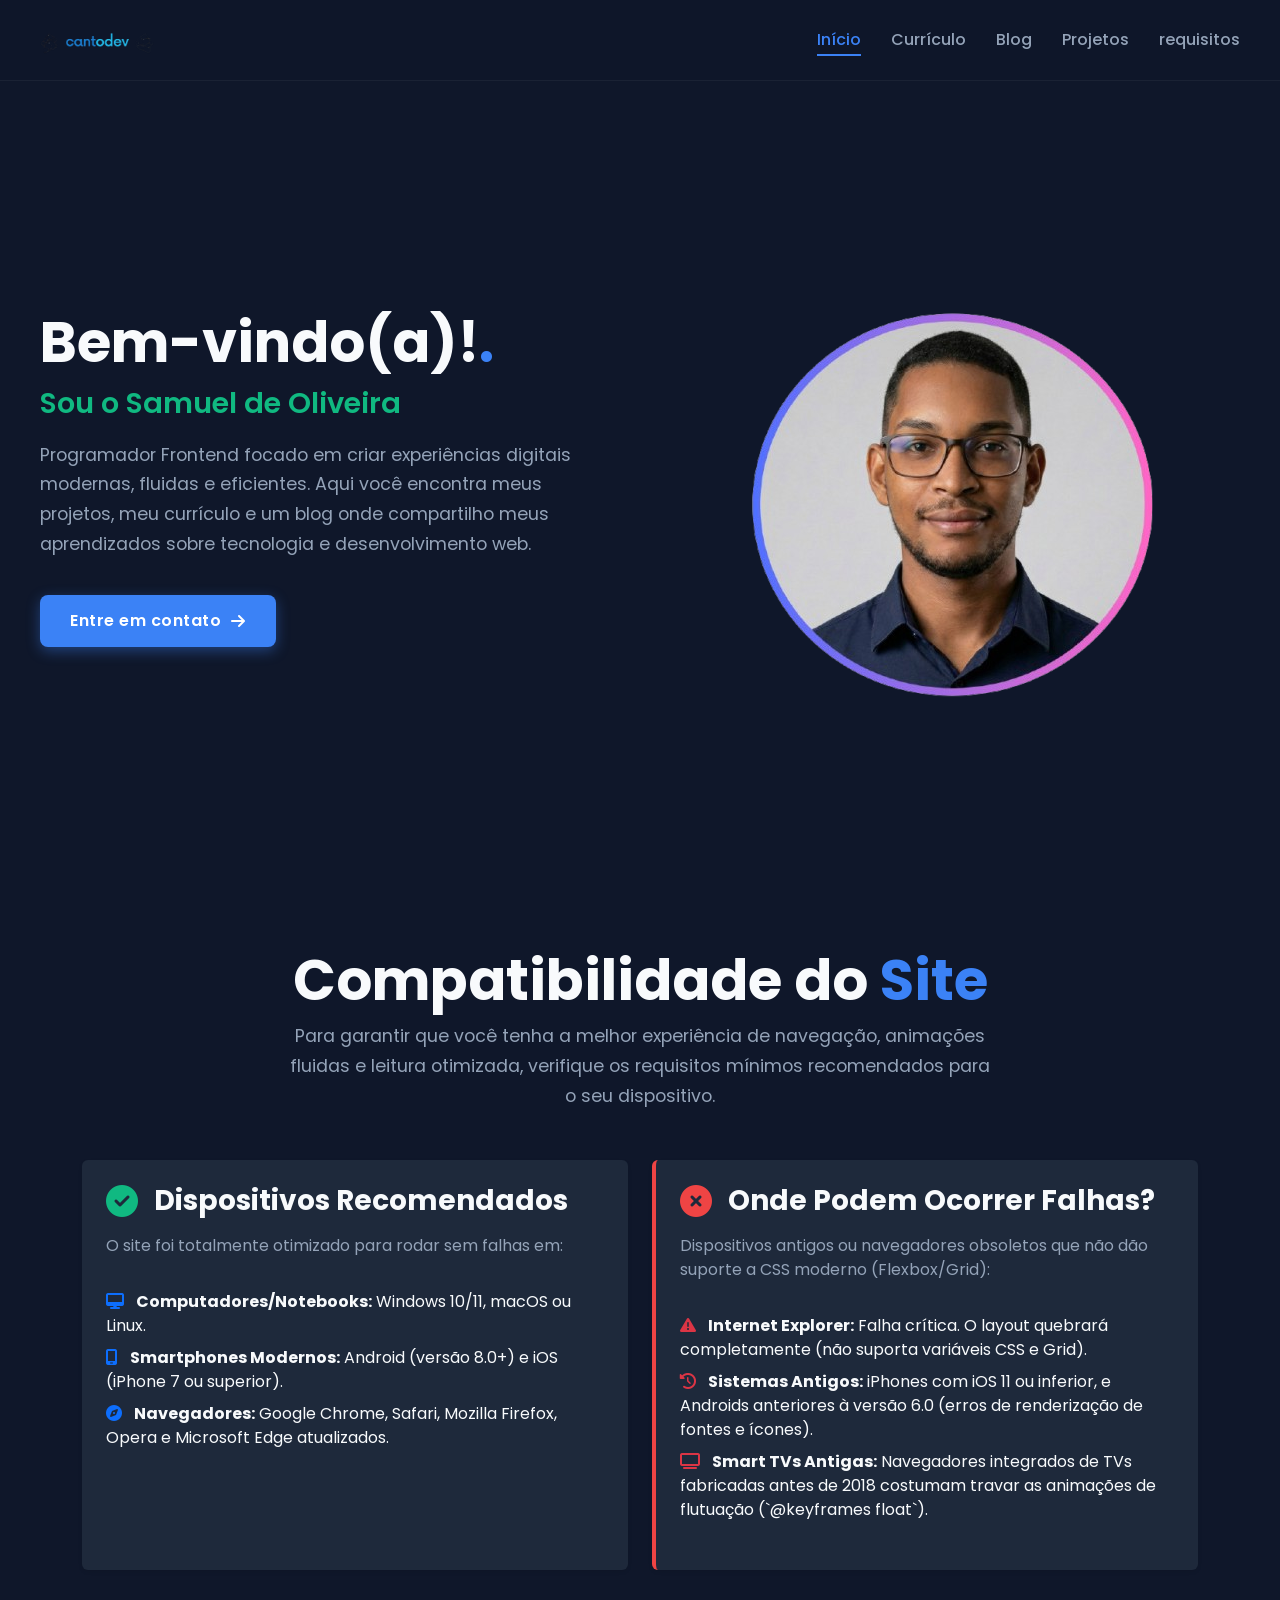
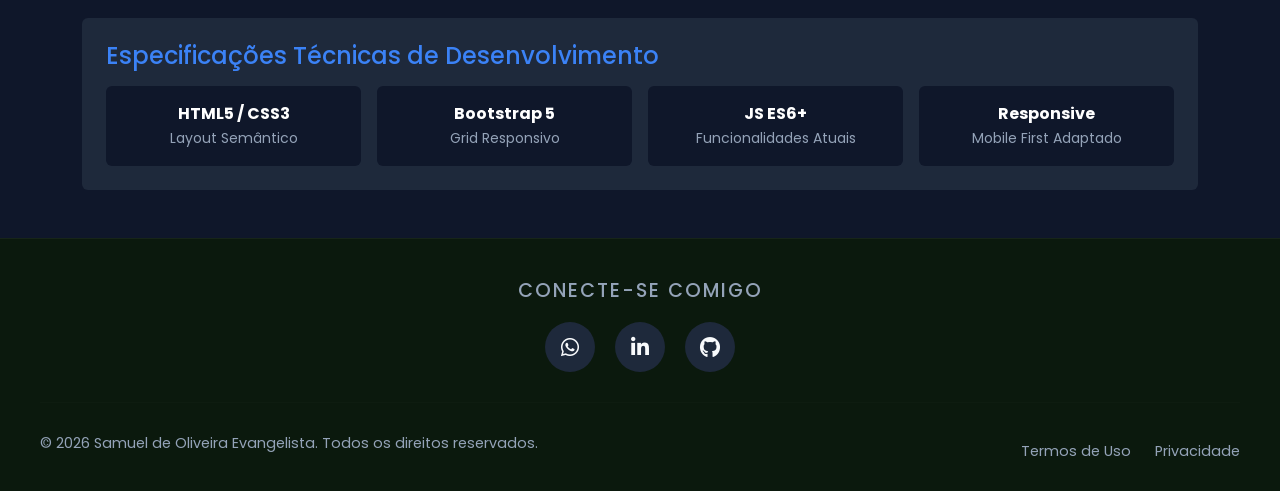
==== commit 71c53d6c: "atu" ====
--- a/index.html
+++ b/index.html
@@ -1,4 +1,4 @@
-retira bloco de notas desnecessario
+ 
 
 <!DOCTYPE html>
 
@@ -125,10 +125,9 @@
     <meta charset="UTF-8">
 
     <meta name="viewport" content="width=device-width, initial-scale=1.0">
-
-    <title>Blog ADS - Samuel de Oliveira</title>
-
-    <!-- Bootstrap para Grid e Estrutura -->
+ 
+
+  
 
     <link href="https://cdn.jsdelivr.net/npm/bootstrap@5.3.2/dist/css/bootstrap.min.css" rel="stylesheet">
 
@@ -154,368 +153,194 @@
 
 
 
-    <!-- CONTEÚDO PRINCIPAL -->
-
-    <main class="container my-5 pt-4">
+   
+
+    <script src="assets/js/app.js"></script>
+
+ <!DOCTYPE html>
+
+<html lang="pt-BR">
+
+<head>
+
+    <meta charset="UTF-8">
+
+    <meta name="viewport" content="width=device-width, initial-scale=1.0">
+
+    <title>Requisitos do Sistema - Canto Dev</title>
+
+    <link href="https://cdn.jsdelivr.net/npm/bootstrap@5.3.2/dist/css/bootstrap.min.css" rel="stylesheet">
+
+    <link rel="stylesheet" href="https://cdnjs.cloudflare.com/ajax/libs/font-awesome/6.4.2/css/all.min.css">
+
+    <link href="https://fonts.googleapis.com/css2?family=Poppins:wght@400;500;600;700&display=swap" rel="stylesheet">
+
+    <link rel="stylesheet" href="assets/css/estiloC.css">
+
+</head>
+
+<body>
+
+
+
+     
+
+    <main class="container my-5 pt-4 flex-grow-1">
 
        
 
-        <!-- SEÇÃO DE DESTAQUE -->
-
-        <section class="mb-5">
-
-            <!-- CORRIGIDO: Removido style inline antigo, herda as cores do tema nativamente -->
-
-            <h2 class="fw-bold pb-2 mb-4 section-title-line">
-
-                <i class="fa-solid fa-star me-2 animate-glow"></i>Em Destaque
-
-            </h2>
-
-            <div class="row g-4">
-
-                <div class="col-md-12">
-
-                    <!-- CORRIGIDO: Classes do card unificadas -->
-
-                    <div class="card blog-card featured-card text-white">
-
-                        <div class="d-flex justify-content-between align-items-center mb-2">
-
-                            <span class="badge">Artigo Premium</span>
-
-                            <small class="text-muted">17 de Junho, 2026</small>
+        <div class="text-center mb-5">
+
+            <h1 class="poppins-bold display-4" style="color: var(--text-main);">Compatibilidade do <span style="color: var(--primary-color);">Site</span></h1>
+
+            <p class="descricao mx-auto" style="max-width: 700px;">
+
+                Para garantir que você tenha a melhor experiência de navegação, animações fluidas e leitura otimizada, verifique os requisitos mínimos recomendados para o seu dispositivo.
+
+            </p>
+
+        </div>
+
+
+
+        <div class="row g-4">
+
+           
+
+            <div class="col-md-6">
+
+                <div class="card border-0 h-100 p-4 shadow-sm" style="background-color: var(--bg-cards);">
+
+                    <div class="d-flex align-items-center mb-3">
+
+                        <i class="fa-solid fa-circle-check fa-2x me-3" style="color: var(--accent-color);"></i>
+
+                        <h3 class="poppins-bold m-0" style="color: var(--text-main);">Dispositivos Recomendados</h3>
+
+                    </div>
+
+                    <p style="color: var(--text-muted);">O site foi totalmente otimizado para rodar sem falhas em:</p>
+
+                    <ul class="list-unstyled mt-3" style="color: var(--text-main);">
+
+                        <li class="mb-2"><i class="fa-solid fa-desktop me-2 text-primary"></i> <strong>Computadores/Notebooks:</strong> Windows 10/11, macOS ou Linux.</li>
+
+                        <li class="mb-2"><i class="fa-solid fa-mobile-screen me-2 text-primary"></i> <strong>Smartphones Modernos:</strong> Android (versão 8.0+) e iOS (iPhone 7 ou superior).</li>
+
+                        <li class="mb-2"><i class="fa-solid fa-compass me-2 text-primary"></i> <strong>Navegadores:</strong> Google Chrome, Safari, Mozilla Firefox, Opera e Microsoft Edge atualizados.</li>
+
+                    </ul>
+
+                </div>
+
+            </div>
+
+
+
+            <div class="col-md-6">
+
+                <div class="card border-0 h-100 p-4 shadow-sm" style="background-color: var(--bg-cards); border-left: 4px solid #ef4444 !important;">
+
+                    <div class="d-flex align-items-center mb-3">
+
+                        <i class="fa-solid fa-circle-xmark fa-2x me-3" style="color: #ef4444;"></i>
+
+                        <h3 class="poppins-bold m-0" style="color: var(--text-main);">Onde Podem Ocorrer Falhas?</h3>
+
+                    </div>
+
+                    <p style="color: var(--text-muted);">Dispositivos antigos ou navegadores obsoletos que não dão suporte a CSS moderno (Flexbox/Grid):</p>
+
+                    <ul class="list-unstyled mt-3" style="color: var(--text-main);">
+
+                        <li class="mb-2"><i class="fa-solid fa-triangle-exclamation me-2 text-danger"></i> <strong>Internet Explorer:</strong> Falha crítica. O layout quebrará completamente (não suporta variáveis CSS e Grid).</li>
+
+                        <li class="mb-2"><i class="fa-solid fa-clock-rotate-left me-2 text-danger"></i> <strong>Sistemas Antigos:</strong> iPhones com iOS 11 ou inferior, e Androids anteriores à versão 6.0 (erros de renderização de fontes e ícones).</li>
+
+                        <li class="mb-2"><i class="fa-solid fa-tv me-2 text-danger"></i> <strong>Smart TVs Antigas:</strong> Navegadores integrados de TVs fabricadas antes de 2018 costumam travar as animações de flutuação (`@keyframes float`).</li>
+
+                    </ul>
+
+                </div>
+
+            </div>
+
+
+
+        </div>
+
+
+
+        <div class="row mt-5">
+
+            <div class="col-12">
+
+                <div class="card border-0 p-4" style="background-color: var(--bg-cards);">
+
+                    <h4 class="poppins-medium mb-3" style="color: var(--primary-color);">Especificações Técnicas de Desenvolvimento</h4>
+
+                    <div class="row text-center g-3">
+
+                        <div class="col-6 col-sm-3">
+
+                            <div class="p-3 rounded" style="background-color: var(--bg-color);">
+
+                                <span class="d-block text-white fw-bold">HTML5 / CSS3</span>
+
+                                <small style="color: var(--text-muted);">Layout Semântico</small>
+
+                            </div>
 
                         </div>
 
-                        <h3 class="fw-bold my-2">O Futuro de ADS: Arquitetura de Software e Computação em Nuvem</h3>
-
-                        <p class="mb-3">
-
-                            A análise e desenvolvimento de sistemas mudou. Compreender como integrar microsserviços, gerenciar Docker containers e implantar soluções escaláveis na AWS ou Google Cloud virou pré-requisito indispensável para o desenvolvedor moderno.
-
-                        </p>
-
-                        <div class="d-flex align-items-center justify-content-between mt-2">
-
-                            <span class="small fw-semibold">Por: Samuel de Oliveira</span>
-
-                            <a href="#" class="read-more">Ler Mais</a>
+                        <div class="col-6 col-sm-3">
+
+                            <div class="p-3 rounded" style="background-color: var(--bg-color);">
+
+                                <span class="d-block text-white fw-bold">Bootstrap 5</span>
+
+                                <small style="color: var(--text-muted);">Grid Responsivo</small>
+
+                            </div>
 
                         </div>
 
+                        <div class="col-6 col-sm-3">
+
+                            <div class="p-3 rounded" style="background-color: var(--bg-color);">
+
+                                <span class="d-block text-white fw-bold">JS ES6+</span>
+
+                                <small style="color: var(--text-muted);">Funcionalidades Atuais</small>
+
+                            </div>
+
+                        </div>
+
+                        <div class="col-6 col-sm-3">
+
+                            <div class="p-3 rounded" style="background-color: var(--bg-color);">
+
+                                <span class="d-block text-white fw-bold">Responsive</span>
+
+                                <small style="color: var(--text-muted);">Mobile First Adaptado</small>
+
+                            </div>
+
+                        </div>
+
                     </div>
 
                 </div>
 
             </div>
 
-        </section>
-
-
-
-        <!-- GRID PRINCIPAL (FORMULÁRIO + FEED) -->
-
-        <div class="row g-5">
-
-           
-
-            <!-- LATERAL: FORMULÁRIO DE NOVA PUBLICAÇÃO -->
-
-            <div class="col-lg-4">
-
-                <!-- CORRIGIDO: Removido background fixo inline, herda var(--bg-card) do CSS -->
-
-                <div class="card blog-card p-4 sticky-top" style="top: 110px; z-index: 10;">
-
-                    <h4 class="fw-bold mb-3">
-
-                        <i class="fa-solid fa-pen-to-square me-2"></i>Nova Publicação
-
-                    </h4>
-
-                    <p class="small text-muted mb-4">Adicione novos artigos sobre programação e ADS diretamente no seu feed.</p>
-
-                   
-
-                    <form id="form-novo-post">
-
-                        <div class="mb-3">
-
-                            <label class="form-label small fw-medium">Título do Artigo</label>
-
-                            <input type="text" id="post-titulo" class="form-control" placeholder="Ex: Dominando as Promises no JS" required>
-
-                        </div>
-
-                        <div class="mb-3">
-
-                            <label class="form-label small fw-medium">Categoria / Tag</label>
-
-                            <select id="post-categoria" class="form-select" required>
-
-                                <option value="Frontend">Frontend</option>
-
-                                <option value="Backend">Backend</option>
-
-                                <option value="ADS / Engenharia">ADS / Engenharia</option>
-
-                                <option value="Banco de Dados">Banco de Dados</option>
-
-                            </select>
-
-                        </div>
-
-                        <div class="mb-3">
-
-                            <label class="form-label small fw-medium">URL da Imagem de Capa</label>
-
-                            <input type="url" id="post-imagem" class="form-control" placeholder="https://exemplo.com/foto.jpg">
-
-                            <div class="form-text text-muted" style="font-size: 0.75rem;">Você pode deixar em branco para usar uma imagem padrão de código.</div>
-
-                        </div>
-
-                        <div class="mb-4">
-
-                            <label class="form-label small fw-medium">Conteúdo do Artigo</label>
-
-                            <textarea id="post-conteudo" rows="5" class="form-control" placeholder="Escreva o texto do seu post aqui..." required></textarea>
-
-                        </div>
-
-                        <!-- CORRIGIDO: Botão agora utiliza a classe global btn-primary definida no CSS -->
-
-                        <button type="submit" class="btn-primary w-100">
-
-                            Publicar no Blog <i class="fa-solid fa-paper-plane"></i>
-
-                        </button>
-
-                    </form>
-
-                </div>
-
-            </div>
-
-
-
-            <!-- ÁREA DOS ARTIGOS RECENTES -->
-
-            <div class="col-lg-8">
-
-                <h2 class="fw-bold pb-2 mb-4 section-title-line">
-
-                    <i class="fa-solid fa-newspaper me-2"></i>Artigos Recentes
-
-                </h2>
-
-               
-
-                <!-- O app.js vai injetar os cards aqui dentro. Certifique-se de que o JS use a classe .blog-card para a estilização correta -->
-
-                <div id="feed-artigos" class="row row-cols-1 g-4">
-
-                    <!-- Cards dinâmicos inseridos via JavaScript -->
-
-                </div>
-
-            </div>
-
-
-
-        </div>
+        </div>
+
+
 
     </main>
 
-   
-
-    <script src="assets/js/app.js"></script>
-
- <!DOCTYPE html>
-
-<html lang="pt-BR">
-
-<head>
-
-    <meta charset="UTF-8">
-
-    <meta name="viewport" content="width=device-width, initial-scale=1.0">
-
-    <title>Requisitos do Sistema - Canto Dev</title>
-
-    <link href="https://cdn.jsdelivr.net/npm/bootstrap@5.3.2/dist/css/bootstrap.min.css" rel="stylesheet">
-
-    <link rel="stylesheet" href="https://cdnjs.cloudflare.com/ajax/libs/font-awesome/6.4.2/css/all.min.css">
-
-    <link href="https://fonts.googleapis.com/css2?family=Poppins:wght@400;500;600;700&display=swap" rel="stylesheet">
-
-    <link rel="stylesheet" href="assets/css/estiloC.css">
-
-</head>
-
-<body>
-
-
-
-     
-
-    <main class="container my-5 pt-4 flex-grow-1">
-
-       
-
-        <div class="text-center mb-5">
-
-            <h1 class="poppins-bold display-4" style="color: var(--text-main);">Compatibilidade do <span style="color: var(--primary-color);">Site</span></h1>
-
-            <p class="descricao mx-auto" style="max-width: 700px;">
-
-                Para garantir que você tenha a melhor experiência de navegação, animações fluidas e leitura otimizada, verifique os requisitos mínimos recomendados para o seu dispositivo.
-
-            </p>
-
-        </div>
-
-
-
-        <div class="row g-4">
-
-           
-
-            <div class="col-md-6">
-
-                <div class="card border-0 h-100 p-4 shadow-sm" style="background-color: var(--bg-cards);">
-
-                    <div class="d-flex align-items-center mb-3">
-
-                        <i class="fa-solid fa-circle-check fa-2x me-3" style="color: var(--accent-color);"></i>
-
-                        <h3 class="poppins-bold m-0" style="color: var(--text-main);">Dispositivos Recomendados</h3>
-
-                    </div>
-
-                    <p style="color: var(--text-muted);">O site foi totalmente otimizado para rodar sem falhas em:</p>
-
-                    <ul class="list-unstyled mt-3" style="color: var(--text-main);">
-
-                        <li class="mb-2"><i class="fa-solid fa-desktop me-2 text-primary"></i> <strong>Computadores/Notebooks:</strong> Windows 10/11, macOS ou Linux.</li>
-
-                        <li class="mb-2"><i class="fa-solid fa-mobile-screen me-2 text-primary"></i> <strong>Smartphones Modernos:</strong> Android (versão 8.0+) e iOS (iPhone 7 ou superior).</li>
-
-                        <li class="mb-2"><i class="fa-solid fa-compass me-2 text-primary"></i> <strong>Navegadores:</strong> Google Chrome, Safari, Mozilla Firefox, Opera e Microsoft Edge atualizados.</li>
-
-                    </ul>
-
-                </div>
-
-            </div>
-
-
-
-            <div class="col-md-6">
-
-                <div class="card border-0 h-100 p-4 shadow-sm" style="background-color: var(--bg-cards); border-left: 4px solid #ef4444 !important;">
-
-                    <div class="d-flex align-items-center mb-3">
-
-                        <i class="fa-solid fa-circle-xmark fa-2x me-3" style="color: #ef4444;"></i>
-
-                        <h3 class="poppins-bold m-0" style="color: var(--text-main);">Onde Podem Ocorrer Falhas?</h3>
-
-                    </div>
-
-                    <p style="color: var(--text-muted);">Dispositivos antigos ou navegadores obsoletos que não dão suporte a CSS moderno (Flexbox/Grid):</p>
-
-                    <ul class="list-unstyled mt-3" style="color: var(--text-main);">
-
-                        <li class="mb-2"><i class="fa-solid fa-triangle-exclamation me-2 text-danger"></i> <strong>Internet Explorer:</strong> Falha crítica. O layout quebrará completamente (não suporta variáveis CSS e Grid).</li>
-
-                        <li class="mb-2"><i class="fa-solid fa-clock-rotate-left me-2 text-danger"></i> <strong>Sistemas Antigos:</strong> iPhones com iOS 11 ou inferior, e Androids anteriores à versão 6.0 (erros de renderização de fontes e ícones).</li>
-
-                        <li class="mb-2"><i class="fa-solid fa-tv me-2 text-danger"></i> <strong>Smart TVs Antigas:</strong> Navegadores integrados de TVs fabricadas antes de 2018 costumam travar as animações de flutuação (`@keyframes float`).</li>
-
-                    </ul>
-
-                </div>
-
-            </div>
-
-
-
-        </div>
-
-
-
-        <div class="row mt-5">
-
-            <div class="col-12">
-
-                <div class="card border-0 p-4" style="background-color: var(--bg-cards);">
-
-                    <h4 class="poppins-medium mb-3" style="color: var(--primary-color);">Especificações Técnicas de Desenvolvimento</h4>
-
-                    <div class="row text-center g-3">
-
-                        <div class="col-6 col-sm-3">
-
-                            <div class="p-3 rounded" style="background-color: var(--bg-color);">
-
-                                <span class="d-block text-white fw-bold">HTML5 / CSS3</span>
-
-                                <small style="color: var(--text-muted);">Layout Semântico</small>
-
-                            </div>
-
-                        </div>
-
-                        <div class="col-6 col-sm-3">
-
-                            <div class="p-3 rounded" style="background-color: var(--bg-color);">
-
-                                <span class="d-block text-white fw-bold">Bootstrap 5</span>
-
-                                <small style="color: var(--text-muted);">Grid Responsivo</small>
-
-                            </div>
-
-                        </div>
-
-                        <div class="col-6 col-sm-3">
-
-                            <div class="p-3 rounded" style="background-color: var(--bg-color);">
-
-                                <span class="d-block text-white fw-bold">JS ES6+</span>
-
-                                <small style="color: var(--text-muted);">Funcionalidades Atuais</small>
-
-                            </div>
-
-                        </div>
-
-                        <div class="col-6 col-sm-3">
-
-                            <div class="p-3 rounded" style="background-color: var(--bg-color);">
-
-                                <span class="d-block text-white fw-bold">Responsive</span>
-
-                                <small style="color: var(--text-muted);">Mobile First Adaptado</small>
-
-                            </div>
-
-                        </div>
-
-                    </div>
-
-                </div>
-
-            </div>
-
-        </div>
-
-
-
-    </main>
-
 
 
     <footer class="pagina-footer">
--- a/assets/css/estilo.css
+++ b/assets/css/estilo.css
@@ -466,4 +466,7 @@
         align-items: flex-start;
         gap: 8px;
     }
+}
+.mb-3 h1{
+ color: #ef4444;
 }
